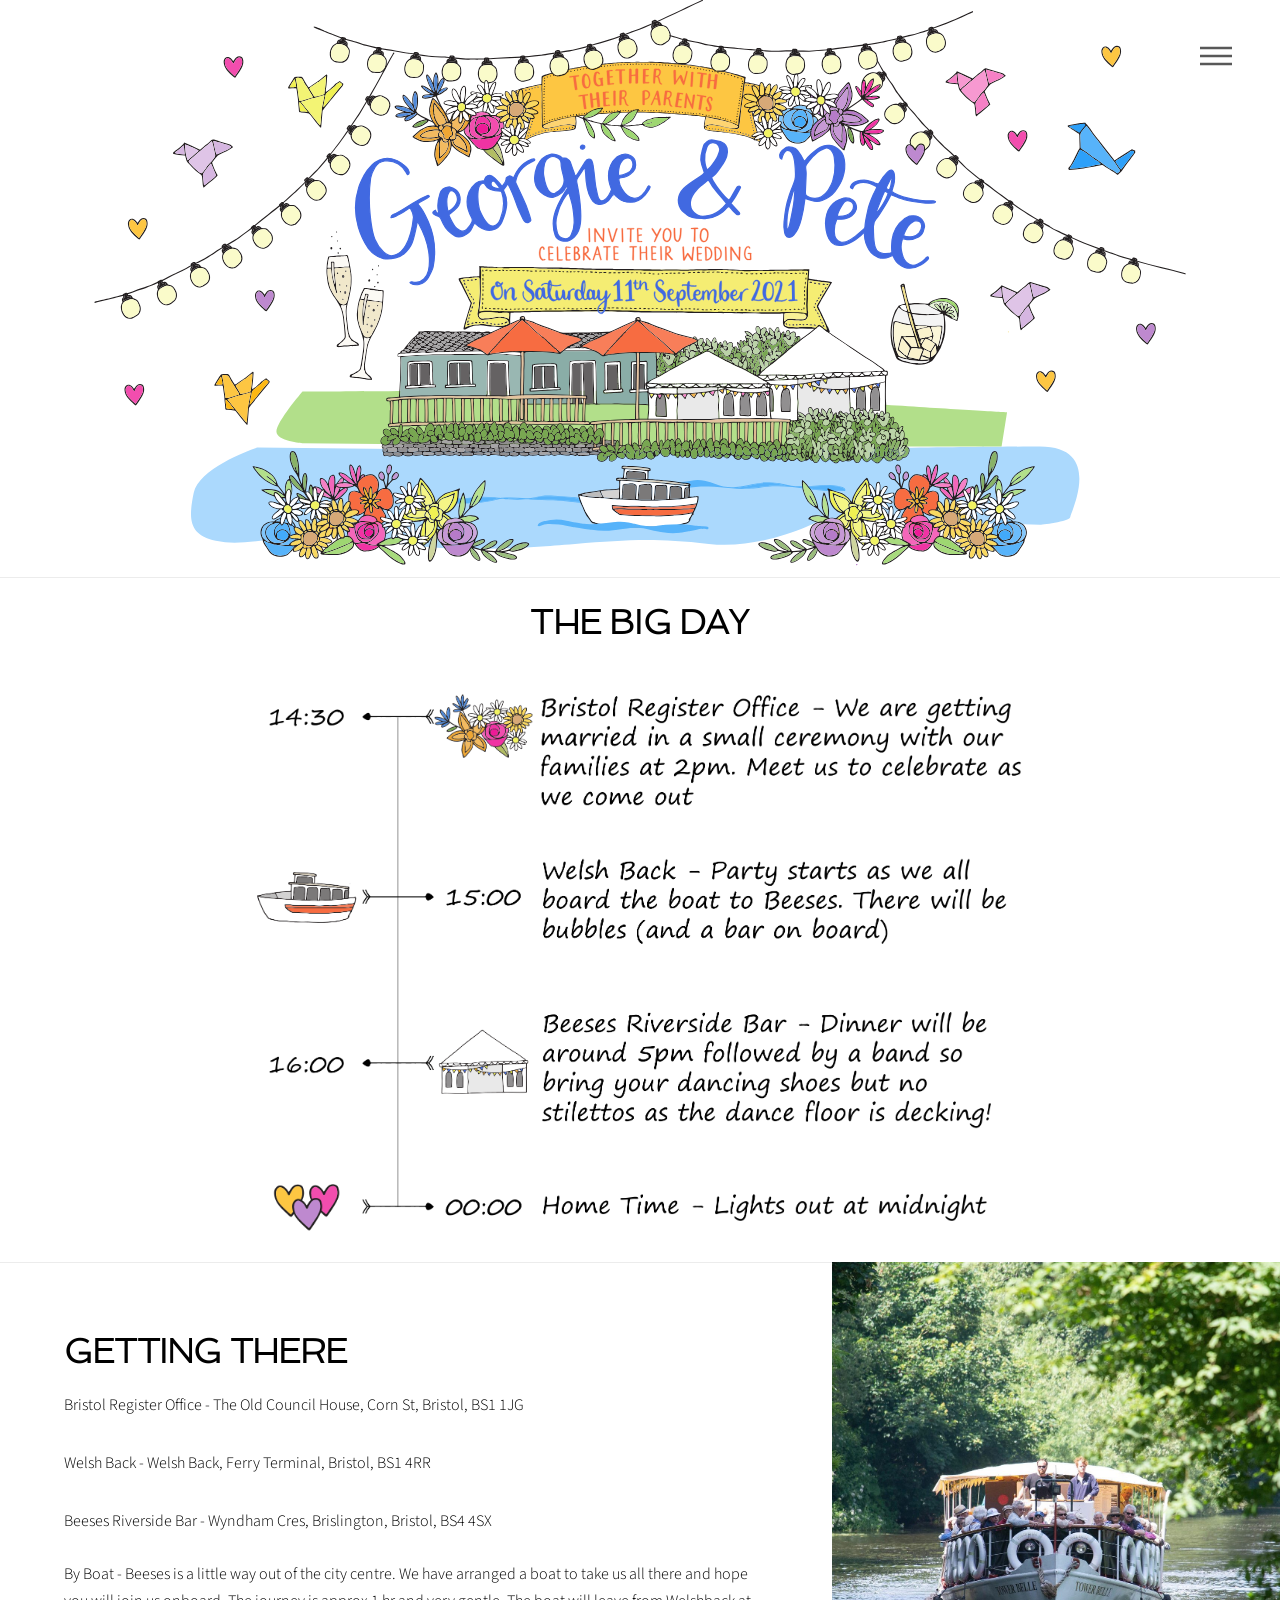
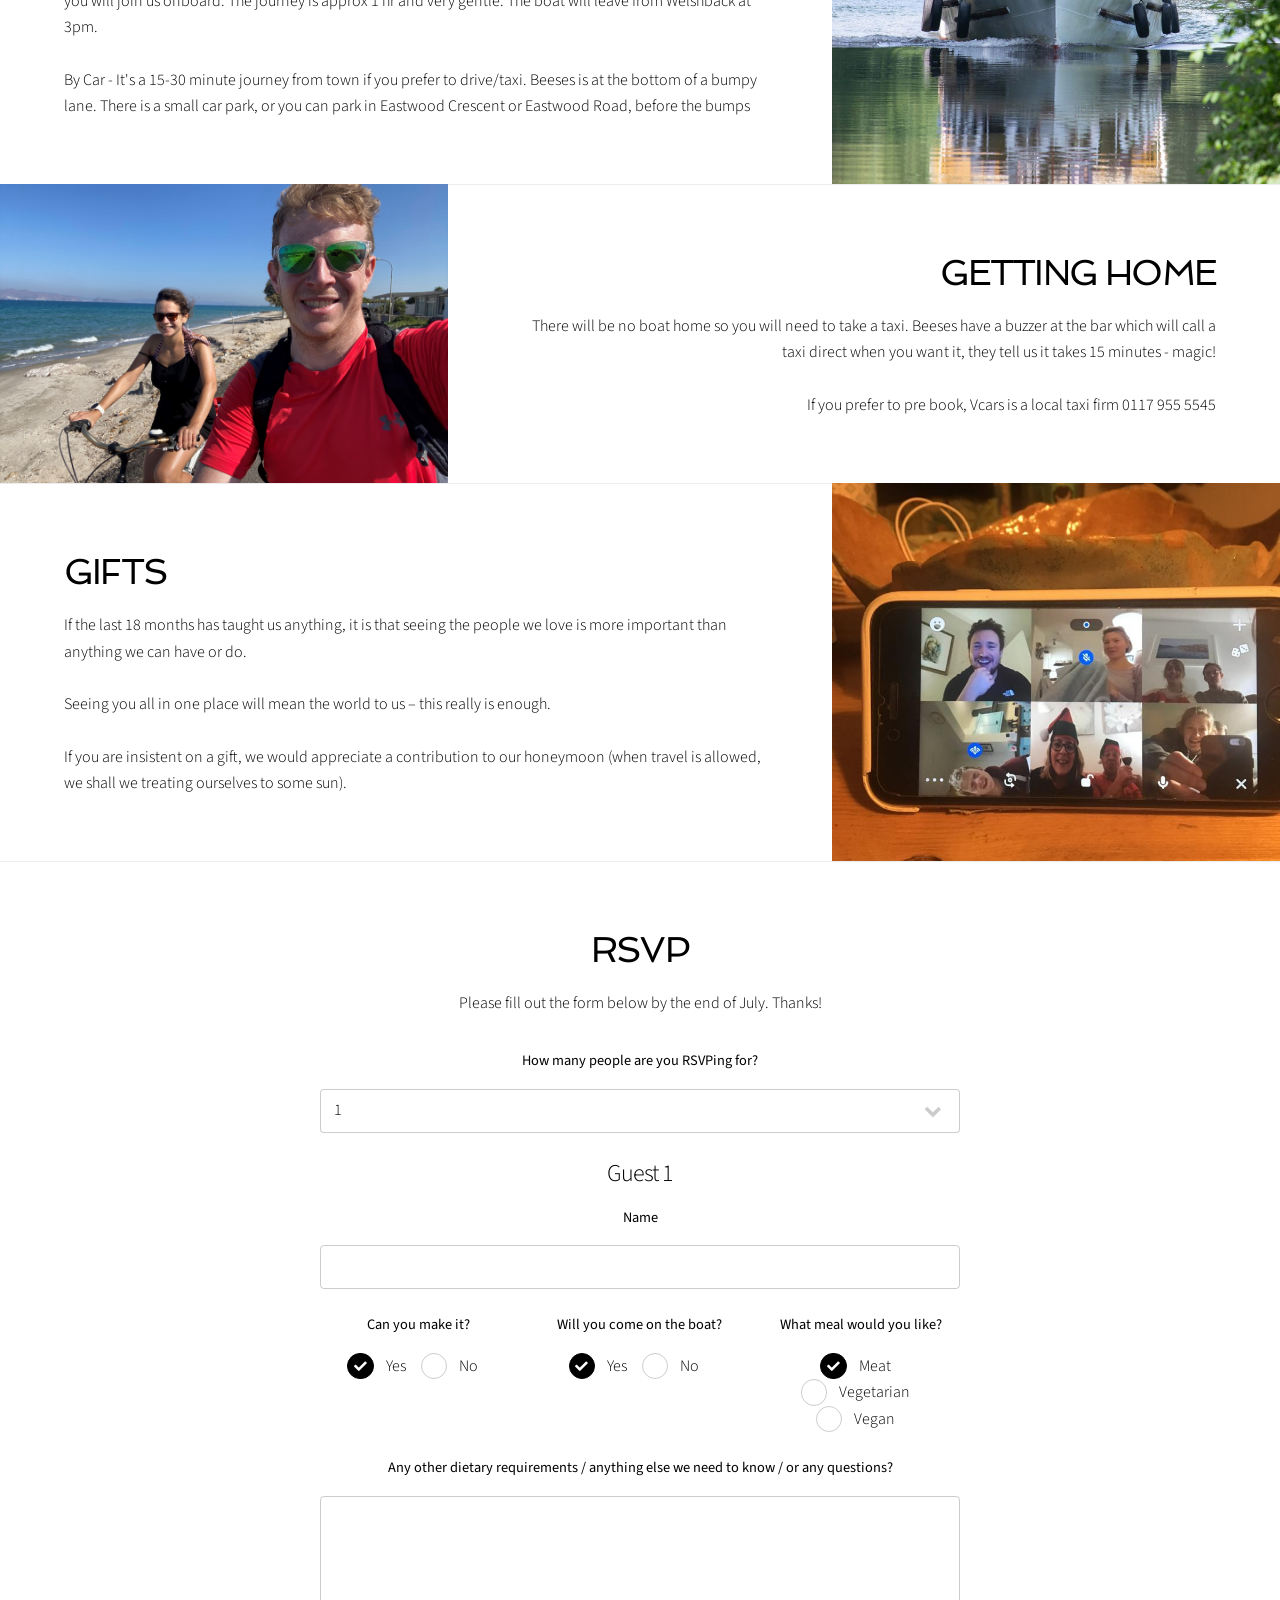
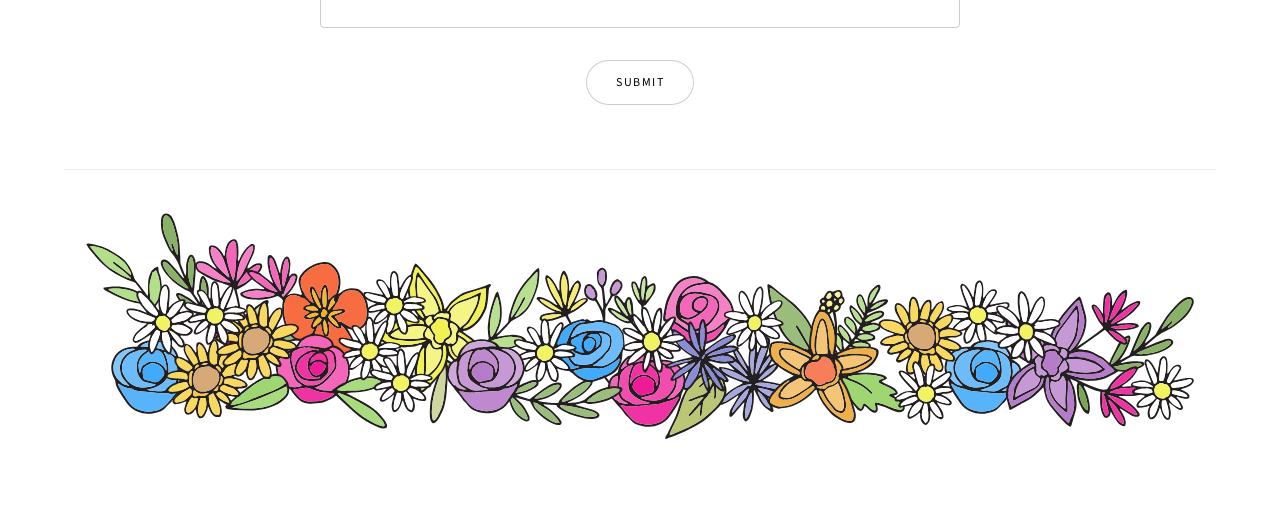
==== home.html @ 16cf05be "updated gift photo" ====
<!DOCTYPE HTML>
<html>
	<head>
		<title>G & P Wedding</title>
		<meta charset="utf-8" />
		<meta name="viewport" content="width=device-width, initial-scale=1, user-scalable=no" />
		<link rel="stylesheet" href="assets/css/main.css" />
		<script>
			function updateForm() {
				var newForm = document.getElementById("formHeader").innerHTML;
				var formFooter = document.getElementById("formFooter").innerHTML;
				var formGuest = document.getElementById("formGuest").innerHTML;
				var guestNumber = document.getElementById("numberOfGuests").value;
				for (var i=0; i<guestNumber; i++) {
					newForm += formGuest.replaceAll("-1",`-${i+1}`).replace("Guest 1",`Guest ${i+1}`)
				}
				document.getElementById("rsvpForm").innerHTML = newForm + formFooter;
				document.getElementById("numberOfGuests").value = guestNumber;
			}
			function rsvpChange(buttonClicked) {
				var guest = buttonClicked.id.split("-")[1]
				var rsvp = buttonClicked.id.split("-")[2] 
				if (rsvp == "no") {
					document.getElementById(`boat-${guest}-na`).checked = true;
					document.getElementById(`boat-${guest}`).style.display = "none";
					document.getElementById(`meal-${guest}-na`).checked = true;
					document.getElementById(`meal-${guest}`).style.display = "none";
					document.getElementById(`rsvp-${guest}`).className = "field";
				} else {
					document.getElementById(`boat-${guest}-yes`).checked = true;
					document.getElementById(`boat-${guest}`).style.display = "block";
					document.getElementById(`meal-${guest}-meat`).checked = true;
					document.getElementById(`meal-${guest}`).style.display = "block";
					document.getElementById(`rsvp-${guest}`).className = "field third";
				}
			}
		</script>
		<noscript><link rel="stylesheet" href="assets/css/noscript.css" /></noscript>
	</head>
	<body class="is-preload">

		<!-- Wrapper -->
			<div id="wrapper" class="divided all-content">
				<!-- Header -->
				<header id="header">
					
					<div class="inner">

						<!-- Nav -->
							<nav>
								<ul>
									<li><a href="#menu">Menu</a></li>
								</ul>
							</nav>

					</div>
				</header>

				<!-- Menu -->
				<nav id="menu">
					<ul>
						<li><a href="#">Home</a></li>
						<li><a href="#schedule">Schedule</a></li>
						<li><a href="#getting-there">Getting There</a></li>
						<li><a href="#getting-home">Getting Home</a></li>
						<li><a href="#gifts">Gifts</a></li>
						<li><a href="#rsvp">RSVP</a></li>
					</ul>
				</nav>

				<!-- Home-->
					<!-- <img src="images/home_v2.svg" style="display: block; margin-left: auto; margin-right: auto; height: 100%;"/> -->
					<section class="banner style5 orient-right content-align-centre image-position-centre onload-image-fade-in onload-content-fade-right">
						<div class="content" >
							<br><br><br><br><br><br><br><br><br><br><br><br><br><br><br><br><br>
							<!-- <h1 class="title">GEORGIE<br>& PETE<br>ARE<br>GETTING<br>MARRIED!</h1> -->
						</div>
						<!-- <div class="image" style="background-color: white;"> -->
							<!-- <img class = "main-image" src="images/home_v2.svg" alt="" style="background-color: white;"/> -->
						
							<picture>
								<source media="(max-width: 560px)" srcset="images/home.svg">
								<source media="(min-width: 800px)" srcset="images/home_v2.svg">
								<img class = "image main-image" src="images/home_v2.svg" alt="Beeses" style="background-color: white;" />
							  </picture>
						<!-- </div> -->
					</section>


					<!-- <section class="wrapper style1 align-center">
						<div class="inner">
						</div>
					</section> -->

				<!-- Details -->
					<section id="schedule" class="banner content-align-centre image-position-centre onload-image-fade-in onload-content-fade-right">
						<div class="content">
							<h2 class="title" style="text-align: center; padding-top: 20px;">The Big Day</h2>
							<img src="images/timeline2.png" alt="" class="timeline" />
						</div>
						<!-- <div class="image onscroll-image-fade-in" style="background-color: white;">
							<img src="images/timeline.svg" alt="" />
						</div> -->
						<!-- <img src="images/timeline.svg" alt="" style="height: 500px;"/> -->
					</section>

				<!-- Locations -->
					<section id="getting-there" class="spotlight style1 orient-left content-align-left image-position-center onscroll-image-fade-in">
						<div class="content">
							<h2 class="title">Getting There</h2>
							<p>Bristol Register Office - <a href="https://www.google.com/maps/place/Bristol+Register+Office/@51.4556127,-2.5977315,15z/data=!4m5!3m4!1s0x0:0xab5a51b94e351ad2!8m2!3d51.4549709!4d-2.5932683">The Old Council House, Corn St, Bristol, BS1 1JG</a><br>
							<p>Welsh Back - <a href="https://www.google.com/maps/place/Welsh+Back/@51.452674,-2.5929739,18z/data=!4m5!3m4!1s0x48718e79adabbf69:0xccf965d6112f51b2!8m2!3d51.4524672!4d-2.5924136">Welsh Back, Ferry Terminal, Bristol, BS1 4RR</a><br>
							<p>Beeses Riverside Bar - <a href="https://www.google.com/maps/place/Beese's+Riverside+Bar/@51.4435188,-2.5365997,16z/data=!4m5!3m4!1s0x48718f063e6c6f4d:0x18ac66c5a0b9f8f1!8m2!3d51.444178!4d-2.535438">Wyndham Cres, Brislington, Bristol, BS4 4SX</a><br><br>
							By Boat - Beeses is a little way out of the city centre. We have arranged a boat to take us all there and hope you will join us onboard. The journey is approx 1 hr and very gentle. The boat will leave from Welshback at 3pm. <br>
							<br>By Car - It's a 15-30 minute journey from town if you prefer to drive/taxi. Beeses is at the bottom of a bumpy lane. There is a small car park, or you can park in Eastwood Crescent or Eastwood Road, before the bumps</p>
						</div>
						<div class="image" style="background-color: white;">
							<img src="images/TB.jpg" alt="" />
						</div>
					</section>

				<!-- Getting Home -->
					<section id="getting-home" class="spotlight style1 orient-right content-align-right image-position-center onscroll-image-fade-in">
						<div class="content">
							<h2 class="title">Getting Home</h2>
							<p>There will be no boat home so you will need to take a taxi. 
							   Beeses have a buzzer at the bar which will call a taxi direct when you want it, they tell us it takes 15 minutes - magic!<br><br>If you prefer to pre book, Vcars is a local taxi firm <a href="tel:0117 955 5545"">0117 955 5545</a></p>
						</div>
						<div class="image" style="background-color: white;">
							<img src="images/Bike.jpg" alt="" />
						</div>
					</section>

				<!-- Gifts -->
				<section id="gifts" class="spotlight style1 orient-left content-align-left image-position-center onscroll-image-fade-in">
					<div class="content">
						<h2 class="title">Gifts</h2>
						<p>If the last 18 months has taught us anything, it is that seeing the people we love is more important than anything we can have or do.
							<br><br>Seeing you all in one place will mean the world to us – this really is enough.
							<br><br>If you are insistent on a gift, we would appreciate a contribution to our honeymoon (when travel is allowed, we shall we treating ourselves to some sun).
							<p>
					</div>
					<div class="image" style="background-color: white;">
						<img src="images/Gifts.jpg" alt="" />
					</div>
				</section>

				<!-- RSVP -->
					<section id="rsvp" class="wrapper style1 align-center">
						<div class="inner medium">
							<h2 class="title">RSVP</h2>
							<p>Please fill out the form below by the end of July. Thanks!</p>
							<form method="post" action="#" id="submitRSVP">
								<div class="fields" id="rsvpForm">
							
									<div class="field">
										<label for="numberOfGuests">How many people are you RSVPing for?</label>
										<select name="numberOfGuests" id="numberOfGuests" onchange=updateForm()>
											<option value=1>1</option>
											<option value=2>2</option>
											<option value=3>3</option>
											<option value=4>4</option>
											<option value=5>5</option>
											<option value=6>6</option>
										</select>
									</div>
									
									<div class="field">
										<h3 id="nameHeader-1">Guest 1</h3>
										<label for="name-1">Name</label>
										<input type="text" name="name-1" id="name-1" />
									</div>
									
									<div class="field third" id="rsvp-1">
										<label for="rsvp-1">Can you make it?</label>
										<input type="radio" id="rsvp-1-yes" name="rsvp-1" value="yes" checked="true" onclick=rsvpChange(this)>
										<label for="rsvp-1-yes">Yes</label>
										<input type="radio" id="rsvp-1-no" name="rsvp-1" value="no" onclick=rsvpChange(this)>
										<label for="rsvp-1-no">No</label>
									</div>
									
									<div class="field third" id="boat-1">
										<label for="boat-1">Will you come on the boat?</label>
										<input type="radio" id="boat-1-yes" name="boat-1" value="yes" checked="true">
										<label for="boat-1-yes">Yes</label>
										<input type="radio" id="boat-1-no" name="boat-1" value="no">
										<label for="boat-1-no">No</label>
										<input type="radio" id="boat-1-na" name="boat-1" value="N/A" style="display: none;">
										<label for="boat-1-na" style="display: none;">N/A</label>
									</div>
									
									<div class="field third" id="meal-1">
										<label for="meal-1">What meal would you like?</label>
										<input type="radio" id="meal-1-meat" name="meal-1" value="meat" checked="true">
										<label for="meal-1-meat">Meat</label>
										<input type="radio" id="meal-1-veg" name="meal-1" value="veg">
										<label for="meal-1-veg">Vegetarian</label>
										<input type="radio" id="meal-1-vegan" name="meal-1" value="vegan">
										<label for="meal-1-vegan">Vegan</label>
										<input type="radio" id="meal-1-na" name="meal-1" value="N/A" style="display: none;">
										<label for="meal-1-na" style="display: none;">N/A</label>
									</div>

									<div class="field">
										<label for="message"> Any other dietary requirements / anything else we need to know / or any questions?</label>
										<textarea name="message" id="message" rows="4" style="resize: none;"></textarea>
									</div>
	
								</div>
								
							<ul class="actions special">
									<li><input type="submit" name="submit" id="submit" value="Submit" /></li>
								</ul>
							
							</form>
							
						</div>
					</section>

				<!-- End-->
				<!-- <section class="banner style5 orient-right content-align-left image-position-right onload-image-fade-in onload-content-fade-right"> -->
					<!-- <div class="content">
						<br><br><br><br><br>
					</div> -->
					<div class="flowers">
						<img src="images/footer.svg" style="width: 100%;" alt="" />
					</div>
				<!-- </section> -->


			</div>

			<div id="formHeader" style="display: none;">
				<div class="field">
					<label for="numberOfGuests">How many people are you RSVPing for?</label>
					<select name="numberOfGuests" id="numberOfGuests" onchange=updateForm()>
						<option value=1>1</option>
						<option value=2>2</option>
						<option value=3>3</option>
						<option value=4>4</option>
						<option value=5>5</option>
						<option value=6>6</option>
					</select>
				</div>
			</div>

			<div id="formGuest" style="display: none;">
				<div class="field">
					<h3 id="nameHeader-1">Guest 1</h3>
					<label for="name-1">Name</label>
					<input type="text" name="name-1" id="name-1" />
				</div>
				
				<div class="field third" id="rsvp-1">
					<label for="rsvp-1">Can you make it?</label>
					<input type="radio" id="rsvp-1-yes" name="rsvp-1" value="yes" checked="true"  onclick=rsvpChange(this)>
					<label for="rsvp-1-yes">Yes</label>
					<input type="radio" id="rsvp-1-no" name="rsvp-1" value="no"  onclick=rsvpChange(this)>
					<label for="rsvp-1-no">No</label>
				</div>
				
				<div class="field third" id="boat-1">
					<label for="boat-1">Will you come on the boat?</label>
					<input type="radio" id="boat-1-yes" name="boat-1" value="yes" checked="true">
					<label for="boat-1-yes">Yes</label>
					<input type="radio" id="boat-1-no" name="boat-1" value="no">
					<label for="boat-1-no">No</label>
					<input type="radio" id="boat-1-na" name="boat-1" value="N/A" style="display: none;">
					<label for="boat-1-na" style="display: none;">N/A</label>
				</div>
				
				<div class="field third" id="meal-1">
					<label for="meal-1">What meal would you like?</label>
					<input type="radio" id="meal-1-meat" name="meal-1" value="meat" checked="true">
					<label for="meal-1-meat">Meat</label>
					<input type="radio" id="meal-1-veg" name="meal-1" value="veg">
					<label for="meal-1-veg">Vegetarian</label>
					<input type="radio" id="meal-1-vegan" name="meal-1" value="vegan">
					<label for="meal-1-vegan">Vegan</label>
					<input type="radio" id="meal-1-na" name="meal-1" value="N/A" style="display: none;">
					<label for="meal-1-na" style="display: none;">N/A</label>
				</div>
			</div>

			<div id="formFooter" style="display: none;">
				<div class="field">
					<label for="message"> Any other dietary requirements or anything else we need to know?</label>
					<textarea name="message" id="message" rows="4" style="resize: none;"></textarea>
				</div>
			</div>

			<!-- Footer -->
			<!-- <footer class="wrapper style1 align-center">
				<p>Save the Date - 11th September 2021</p>
			</footer> -->

		<!-- Scripts -->
			<script src="assets/js/jquery.min.js"></script>
			<script src="assets/js/jquery.scrollex.min.js"></script>
			<script src="assets/js/jquery.scrolly.min.js"></script>
			<script src="assets/js/browser.min.js"></script>
			<script src="assets/js/breakpoints.min.js"></script>
			<script src="assets/js/util.js"></script>
			<script src="assets/js/main.js"></script>
			<script src="assets/js/form.js"></script>

	</body>
</html>
---- assets/css/main.css ----
@import url(fontawesome-all.min.css);
@import url("https://fonts.googleapis.com/css?family=Source+Sans+Pro:300,300i,400,400i");
@import url("https://fonts.googleapis.com/css2?family=Spinnaker&display=swap");
@import url("https://fonts.googleapis.com/css?family=Lobster");


html, body, div, span, applet, object,
iframe, h1, h2, h3, h4, h5, h6, p, blockquote,
pre, a, abbr, acronym, address, big, cite,
code, del, dfn, em, img, ins, kbd, q, s, samp,
small, strike, strong, sub, sup, tt, var, b,
u, i, center, dl, dt, dd, ol, ul, li, fieldset,
form, label, legend, table, caption, tbody,
tfoot, thead, tr, th, td, article, aside,
canvas, details, embed, figure, figcaption,
footer, header, hgroup, menu, nav, output, ruby,
section, summary, time, mark, audio, video {
	margin: 0;
	padding: 0;
	border: 0;
	font-size: 100%;
	font: inherit;
	vertical-align: baseline;
	scroll-behavior: smooth;}

article, aside, details, figcaption, figure,
footer, header, hgroup, menu, nav, section {
	display: block;}

body {
	line-height: 1;
}

ol, ul {
	list-style: none;
}

blockquote, q {
	quotes: none;
}

	blockquote:before, blockquote:after, q:before, q:after {
		content: '';
		content: none;
	}

table {
	border-collapse: collapse;
	border-spacing: 0;
}

body {
	-webkit-text-size-adjust: none;
}

mark {
	background-color: transparent;
	color: inherit;
}

input::-moz-focus-inner {
	border: 0;
	padding: 0;
}

input, select, textarea {
	-moz-appearance: none;
	-webkit-appearance: none;
	-ms-appearance: none;
	appearance: none;
}

/* Basic */

	@-ms-viewport {
		width: device-width;
	}

	body {
		-ms-overflow-style: scrollbar;
	}

	@media screen and (max-width: 480px) {

		html, body {
			min-width: 320px;
		}

	}

	html {
		box-sizing: border-box;
	}

	*, *:before, *:after {
		box-sizing: inherit;
	}

	body {
		background: #ffffff;
	}

		body.is-preload *, body.is-preload *:before, body.is-preload *:after {
			-moz-animation: none !important;
			-webkit-animation: none !important;
			-ms-animation: none !important;
			animation: none !important;
			-moz-transition: none !important;
			-webkit-transition: none !important;
			-ms-transition: none !important;
			transition: none !important;
		}

/* Type */

	html {
		font-size: 18pt;
	}

		@media screen and (max-width: 1680px) {

			html {
				font-size: 14pt;
			}

		}

		@media screen and (max-width: 1280px) {

			html {
				font-size: 12pt;
			}

		}

		@media screen and (max-width: 736px) {

			html {
				font-size: 11pt;
			}

		}

		@media screen and (max-width: 360px) {

			html {
				font-size: 10pt;
			}

		}

	body {
		background-color: #ffffff;
		color: #000000;
	}

	body, input, select, textarea {
		font-family: "Source Sans Pro", Helvetica, sans-serif;
		font-size: 1rem;
		font-weight: 300;
		line-height: 1.65;
	}

	a {
		-moz-transition: color 0.2s ease-in-out;
		-webkit-transition: color 0.2s ease-in-out;
		-ms-transition: color 0.2s ease-in-out;
		transition: color 0.2s ease-in-out;
		text-decoration: none;
	}

		a:hover {
			text-decoration: none;
		}

	strong, b {
		font-weight: 400;
	}

	em, i {
		font-style: italic;
	}

	p {
		margin: 0 0 2rem 0;
	}

		p.major {
			font-size: 1.25rem;
		}

	h1, h2, h3, h4, h5, h6 {
		font-weight: 300;
		line-height: 1.375;
		letter-spacing: -0.05em;
		margin: 0 0 1rem 0;
	}

		h1 a, h2 a, h3 a, h4 a, h5 a, h6 a {
			color: inherit;
			text-decoration: none;
		}

	h1 {
		font-size: 3.5rem;
		line-height: 1.2;
	}

	h2 {
		font-size: 2.25rem;
	}

	h3 {
		font-size: 1.5rem;
	}

	h4 {
		font-size: 1.1rem;
	}

	h5 {
		font-size: 0.9rem;
	}

	h6 {
		font-size: 0.7rem;
	}

	sub {
		font-size: 0.8rem;
		position: relative;
		top: 0.5rem;
	}

	sup {
		font-size: 0.8rem;
		position: relative;
		top: -0.5rem;
	}

	blockquote {
		border-left: solid 4px;
		font-style: italic;
		margin: 0 0 2rem 0;
		padding: 0.5rem 0 0.5rem 2rem;
	}

	code {
		border-radius: 4px;
		font-family: "Courier New", monospace;
		font-size: 0.9em;
		margin: 0 0.25rem;
		padding: 0.25rem 0.325rem;
	}

	pre {
		-webkit-overflow-scrolling: touch;
		font-family: "Courier New", monospace;
		font-size: 0.9em;
		margin: 0 0 2rem 0;
	}

		pre code {
			display: block;
			line-height: 1.5;
			padding: 0.75rem 1rem;
			overflow-x: auto;
		}

	hr {
		border: 0;
		border-bottom: solid 1px;
		margin: 2.5rem 0;
	}

		hr.major {
			margin: 3.5rem 0;
		}

	.align-left {
		text-align: left;
	}

	.align-center {
		text-align: center;
	}

	.align-right {
		text-align: right;
	}

	@media screen and (max-width: 736px) {

		p.major {
			font-size: 1.1rem;
		}

		h1 {
			font-size: 2.5rem;
		}

		h2 {
			font-size: 2rem;
		}

		h3 {
			font-size: 1.25rem;
		}

		h4 {
			font-size: 1rem;
		}

	}

	input, select, textarea {
		color: #000000;
	}

	a {
		color: #000000;
	}

		a:hover {
			color: #47D3E5;
		}

	strong, b {
		color: #000000;
	}

	h1, h2, h3, h4, h5, h6 {
		color: #000000;
	}

	blockquote {
		border-left-color: rgba(0, 0, 0, 0.2);
	}

	code {
		background: rgba(0, 0, 0, 0.05);
		border-color: rgba(0, 0, 0, 0.2);
	}

	hr {
		border-bottom-color: rgba(0, 0, 0, 0.2);
	}

/* Row */

	.row {
		display: flex;
		flex-wrap: wrap;
		box-sizing: border-box;
		align-items: stretch;
	}

		.row > * {
			box-sizing: border-box;
		}

		.row.gtr-uniform > * > :last-child {
			margin-bottom: 0;
		}

		.row.aln-left {
			justify-content: flex-start;
		}

		.row.aln-center {
			justify-content: center;
		}

		.row.aln-right {
			justify-content: flex-end;
		}

		.row.aln-top {
			align-items: flex-start;
		}

		.row.aln-middle {
			align-items: center;
		}

		.row.aln-bottom {
			align-items: flex-end;
		}

		.row > .imp {
			order: -1;
		}

		.row > .col-1 {
			width: 8.33333%;
		}

		.row > .off-1 {
			margin-left: 8.33333%;
		}

		.row > .col-2 {
			width: 16.66667%;
		}

		.row > .off-2 {
			margin-left: 16.66667%;
		}

		.row > .col-3 {
			width: 25%;
		}

		.row > .off-3 {
			margin-left: 25%;
		}

		.row > .col-4 {
			width: 33.33333%;
		}

		.row > .off-4 {
			margin-left: 33.33333%;
		}

		.row > .col-5 {
			width: 41.66667%;
		}

		.row > .off-5 {
			margin-left: 41.66667%;
		}

		.row > .col-6 {
			width: 50%;
		}

		.row > .off-6 {
			margin-left: 50%;
		}

		.row > .col-7 {
			width: 58.33333%;
		}

		.row > .off-7 {
			margin-left: 58.33333%;
		}

		.row > .col-8 {
			width: 66.66667%;
		}

		.row > .off-8 {
			margin-left: 66.66667%;
		}

		.row > .col-9 {
			width: 75%;
		}

		.row > .off-9 {
			margin-left: 75%;
		}

		.row > .col-10 {
			width: 83.33333%;
		}

		.row > .off-10 {
			margin-left: 83.33333%;
		}

		.row > .col-11 {
			width: 91.66667%;
		}

		.row > .off-11 {
			margin-left: 91.66667%;
		}

		.row > .col-12 {
			width: 100%;
		}

		.row > .off-12 {
			margin-left: 100%;
		}

		.row.gtr-0 {
			margin-top: 0;
			margin-left: 0rem;
		}

			.row.gtr-0 > * {
				padding: 0 0 0 0rem;
			}

			.row.gtr-0.gtr-uniform {
				margin-top: 0rem;
			}

				.row.gtr-0.gtr-uniform > * {
					padding-top: 0rem;
				}

		.row.gtr-25 {
			margin-top: 0;
			margin-left: -0.5rem;
		}

			.row.gtr-25 > * {
				padding: 0 0 0 0.5rem;
			}

			.row.gtr-25.gtr-uniform {
				margin-top: -0.5rem;
			}

				.row.gtr-25.gtr-uniform > * {
					padding-top: 0.5rem;
				}

		.row.gtr-50 {
			margin-top: 0;
			margin-left: -1rem;
		}

			.row.gtr-50 > * {
				padding: 0 0 0 1rem;
			}

			.row.gtr-50.gtr-uniform {
				margin-top: -1rem;
			}

				.row.gtr-50.gtr-uniform > * {
					padding-top: 1rem;
				}

		.row {
			margin-top: 0;
			margin-left: -2rem;
		}

			.row > * {
				padding: 0 0 0 2rem;
			}

			.row.gtr-uniform {
				margin-top: -2rem;
			}

				.row.gtr-uniform > * {
					padding-top: 2rem;
				}

		.row.gtr-150 {
			margin-top: 0;
			margin-left: -3rem;
		}

			.row.gtr-150 > * {
				padding: 0 0 0 3rem;
			}

			.row.gtr-150.gtr-uniform {
				margin-top: -3rem;
			}

				.row.gtr-150.gtr-uniform > * {
					padding-top: 3rem;
				}

		.row.gtr-200 {
			margin-top: 0;
			margin-left: -4rem;
		}

			.row.gtr-200 > * {
				padding: 0 0 0 4rem;
			}

			.row.gtr-200.gtr-uniform {
				margin-top: -4rem;
			}

				.row.gtr-200.gtr-uniform > * {
					padding-top: 4rem;
				}

		@media screen and (max-width: 1680px) {

			.row {
				display: flex;
				flex-wrap: wrap;
				box-sizing: border-box;
				align-items: stretch;
			}

				.row > * {
					box-sizing: border-box;
				}

				.row.gtr-uniform > * > :last-child {
					margin-bottom: 0;
				}

				.row.aln-left {
					justify-content: flex-start;
				}

				.row.aln-center {
					justify-content: center;
				}

				.row.aln-right {
					justify-content: flex-end;
				}

				.row.aln-top {
					align-items: flex-start;
				}

				.row.aln-middle {
					align-items: center;
				}

				.row.aln-bottom {
					align-items: flex-end;
				}

				.row > .imp-xlarge {
					order: -1;
				}

				.row > .col-1-xlarge {
					width: 8.33333%;
				}

				.row > .off-1-xlarge {
					margin-left: 8.33333%;
				}

				.row > .col-2-xlarge {
					width: 16.66667%;
				}

				.row > .off-2-xlarge {
					margin-left: 16.66667%;
				}

				.row > .col-3-xlarge {
					width: 25%;
				}

				.row > .off-3-xlarge {
					margin-left: 25%;
				}

				.row > .col-4-xlarge {
					width: 33.33333%;
				}

				.row > .off-4-xlarge {
					margin-left: 33.33333%;
				}

				.row > .col-5-xlarge {
					width: 41.66667%;
				}

				.row > .off-5-xlarge {
					margin-left: 41.66667%;
				}

				.row > .col-6-xlarge {
					width: 50%;
				}

				.row > .off-6-xlarge {
					margin-left: 50%;
				}

				.row > .col-7-xlarge {
					width: 58.33333%;
				}

				.row > .off-7-xlarge {
					margin-left: 58.33333%;
				}

				.row > .col-8-xlarge {
					width: 66.66667%;
				}

				.row > .off-8-xlarge {
					margin-left: 66.66667%;
				}

				.row > .col-9-xlarge {
					width: 75%;
				}

				.row > .off-9-xlarge {
					margin-left: 75%;
				}

				.row > .col-10-xlarge {
					width: 83.33333%;
				}

				.row > .off-10-xlarge {
					margin-left: 83.33333%;
				}

				.row > .col-11-xlarge {
					width: 91.66667%;
				}

				.row > .off-11-xlarge {
					margin-left: 91.66667%;
				}

				.row > .col-12-xlarge {
					width: 100%;
				}

				.row > .off-12-xlarge {
					margin-left: 100%;
				}

				.row.gtr-0 {
					margin-top: 0;
					margin-left: 0rem;
				}

					.row.gtr-0 > * {
						padding: 0 0 0 0rem;
					}

					.row.gtr-0.gtr-uniform {
						margin-top: 0rem;
					}

						.row.gtr-0.gtr-uniform > * {
							padding-top: 0rem;
						}

				.row.gtr-25 {
					margin-top: 0;
					margin-left: -0.5rem;
				}

					.row.gtr-25 > * {
						padding: 0 0 0 0.5rem;
					}

					.row.gtr-25.gtr-uniform {
						margin-top: -0.5rem;
					}

						.row.gtr-25.gtr-uniform > * {
							padding-top: 0.5rem;
						}

				.row.gtr-50 {
					margin-top: 0;
					margin-left: -1rem;
				}

					.row.gtr-50 > * {
						padding: 0 0 0 1rem;
					}

					.row.gtr-50.gtr-uniform {
						margin-top: -1rem;
					}

						.row.gtr-50.gtr-uniform > * {
							padding-top: 1rem;
						}

				.row {
					margin-top: 0;
					margin-left: -2rem;
				}

					.row > * {
						padding: 0 0 0 2rem;
					}

					.row.gtr-uniform {
						margin-top: -2rem;
					}

						.row.gtr-uniform > * {
							padding-top: 2rem;
						}

				.row.gtr-150 {
					margin-top: 0;
					margin-left: -3rem;
				}

					.row.gtr-150 > * {
						padding: 0 0 0 3rem;
					}

					.row.gtr-150.gtr-uniform {
						margin-top: -3rem;
					}

						.row.gtr-150.gtr-uniform > * {
							padding-top: 3rem;
						}

				.row.gtr-200 {
					margin-top: 0;
					margin-left: -4rem;
				}

					.row.gtr-200 > * {
						padding: 0 0 0 4rem;
					}

					.row.gtr-200.gtr-uniform {
						margin-top: -4rem;
					}

						.row.gtr-200.gtr-uniform > * {
							padding-top: 4rem;
						}

		}

		@media screen and (max-width: 1280px) {

			.row {
				display: flex;
				flex-wrap: wrap;
				box-sizing: border-box;
				align-items: stretch;
			}

				.row > * {
					box-sizing: border-box;
				}

				.row.gtr-uniform > * > :last-child {
					margin-bottom: 0;
				}

				.row.aln-left {
					justify-content: flex-start;
				}

				.row.aln-center {
					justify-content: center;
				}

				.row.aln-right {
					justify-content: flex-end;
				}

				.row.aln-top {
					align-items: flex-start;
				}

				.row.aln-middle {
					align-items: center;
				}

				.row.aln-bottom {
					align-items: flex-end;
				}

				.row > .imp-large {
					order: -1;
				}

				.row > .col-1-large {
					width: 8.33333%;
				}

				.row > .off-1-large {
					margin-left: 8.33333%;
				}

				.row > .col-2-large {
					width: 16.66667%;
				}

				.row > .off-2-large {
					margin-left: 16.66667%;
				}

				.row > .col-3-large {
					width: 25%;
				}

				.row > .off-3-large {
					margin-left: 25%;
				}

				.row > .col-4-large {
					width: 33.33333%;
				}

				.row > .off-4-large {
					margin-left: 33.33333%;
				}

				.row > .col-5-large {
					width: 41.66667%;
				}

				.row > .off-5-large {
					margin-left: 41.66667%;
				}

				.row > .col-6-large {
					width: 50%;
				}

				.row > .off-6-large {
					margin-left: 50%;
				}

				.row > .col-7-large {
					width: 58.33333%;
				}

				.row > .off-7-large {
					margin-left: 58.33333%;
				}

				.row > .col-8-large {
					width: 66.66667%;
				}

				.row > .off-8-large {
					margin-left: 66.66667%;
				}

				.row > .col-9-large {
					width: 75%;
				}

				.row > .off-9-large {
					margin-left: 75%;
				}

				.row > .col-10-large {
					width: 83.33333%;
				}

				.row > .off-10-large {
					margin-left: 83.33333%;
				}

				.row > .col-11-large {
					width: 91.66667%;
				}

				.row > .off-11-large {
					margin-left: 91.66667%;
				}

				.row > .col-12-large {
					width: 100%;
				}

				.row > .off-12-large {
					margin-left: 100%;
				}

				.row.gtr-0 {
					margin-top: 0;
					margin-left: 0rem;
				}

					.row.gtr-0 > * {
						padding: 0 0 0 0rem;
					}

					.row.gtr-0.gtr-uniform {
						margin-top: 0rem;
					}

						.row.gtr-0.gtr-uniform > * {
							padding-top: 0rem;
						}

				.row.gtr-25 {
					margin-top: 0;
					margin-left: -0.5rem;
				}

					.row.gtr-25 > * {
						padding: 0 0 0 0.5rem;
					}

					.row.gtr-25.gtr-uniform {
						margin-top: -0.5rem;
					}

						.row.gtr-25.gtr-uniform > * {
							padding-top: 0.5rem;
						}

				.row.gtr-50 {
					margin-top: 0;
					margin-left: -1rem;
				}

					.row.gtr-50 > * {
						padding: 0 0 0 1rem;
					}

					.row.gtr-50.gtr-uniform {
						margin-top: -1rem;
					}

						.row.gtr-50.gtr-uniform > * {
							padding-top: 1rem;
						}

				.row {
					margin-top: 0;
					margin-left: -2rem;
				}

					.row > * {
						padding: 0 0 0 2rem;
					}

					.row.gtr-uniform {
						margin-top: -2rem;
					}

						.row.gtr-uniform > * {
							padding-top: 2rem;
						}

				.row.gtr-150 {
					margin-top: 0;
					margin-left: -3rem;
				}

					.row.gtr-150 > * {
						padding: 0 0 0 3rem;
					}

					.row.gtr-150.gtr-uniform {
						margin-top: -3rem;
					}

						.row.gtr-150.gtr-uniform > * {
							padding-top: 3rem;
						}

				.row.gtr-200 {
					margin-top: 0;
					margin-left: -4rem;
				}

					.row.gtr-200 > * {
						padding: 0 0 0 4rem;
					}

					.row.gtr-200.gtr-uniform {
						margin-top: -4rem;
					}

						.row.gtr-200.gtr-uniform > * {
							padding-top: 4rem;
						}

		}

		@media screen and (max-width: 980px) {

			.row {
				display: flex;
				flex-wrap: wrap;
				box-sizing: border-box;
				align-items: stretch;
			}

				.row > * {
					box-sizing: border-box;
				}

				.row.gtr-uniform > * > :last-child {
					margin-bottom: 0;
				}

				.row.aln-left {
					justify-content: flex-start;
				}

				.row.aln-center {
					justify-content: center;
				}

				.row.aln-right {
					justify-content: flex-end;
				}

				.row.aln-top {
					align-items: flex-start;
				}

				.row.aln-middle {
					align-items: center;
				}

				.row.aln-bottom {
					align-items: flex-end;
				}

				.row > .imp-medium {
					order: -1;
				}

				.row > .col-1-medium {
					width: 8.33333%;
				}

				.row > .off-1-medium {
					margin-left: 8.33333%;
				}

				.row > .col-2-medium {
					width: 16.66667%;
				}

				.row > .off-2-medium {
					margin-left: 16.66667%;
				}

				.row > .col-3-medium {
					width: 25%;
				}

				.row > .off-3-medium {
					margin-left: 25%;
				}

				.row > .col-4-medium {
					width: 33.33333%;
				}

				.row > .off-4-medium {
					margin-left: 33.33333%;
				}

				.row > .col-5-medium {
					width: 41.66667%;
				}

				.row > .off-5-medium {
					margin-left: 41.66667%;
				}

				.row > .col-6-medium {
					width: 50%;
				}

				.row > .off-6-medium {
					margin-left: 50%;
				}

				.row > .col-7-medium {
					width: 58.33333%;
				}

				.row > .off-7-medium {
					margin-left: 58.33333%;
				}

				.row > .col-8-medium {
					width: 66.66667%;
				}

				.row > .off-8-medium {
					margin-left: 66.66667%;
				}

				.row > .col-9-medium {
					width: 75%;
				}

				.row > .off-9-medium {
					margin-left: 75%;
				}

				.row > .col-10-medium {
					width: 83.33333%;
				}

				.row > .off-10-medium {
					margin-left: 83.33333%;
				}

				.row > .col-11-medium {
					width: 91.66667%;
				}

				.row > .off-11-medium {
					margin-left: 91.66667%;
				}

				.row > .col-12-medium {
					width: 100%;
				}

				.row > .off-12-medium {
					margin-left: 100%;
				}

				.row.gtr-0 {
					margin-top: 0;
					margin-left: 0rem;
				}

					.row.gtr-0 > * {
						padding: 0 0 0 0rem;
					}

					.row.gtr-0.gtr-uniform {
						margin-top: 0rem;
					}

						.row.gtr-0.gtr-uniform > * {
							padding-top: 0rem;
						}

				.row.gtr-25 {
					margin-top: 0;
					margin-left: -0.5rem;
				}

					.row.gtr-25 > * {
						padding: 0 0 0 0.5rem;
					}

					.row.gtr-25.gtr-uniform {
						margin-top: -0.5rem;
					}

						.row.gtr-25.gtr-uniform > * {
							padding-top: 0.5rem;
						}

				.row.gtr-50 {
					margin-top: 0;
					margin-left: -1rem;
				}

					.row.gtr-50 > * {
						padding: 0 0 0 1rem;
					}

					.row.gtr-50.gtr-uniform {
						margin-top: -1rem;
					}

						.row.gtr-50.gtr-uniform > * {
							padding-top: 1rem;
						}

				.row {
					margin-top: 0;
					margin-left: -2rem;
				}

					.row > * {
						padding: 0 0 0 2rem;
					}

					.row.gtr-uniform {
						margin-top: -2rem;
					}

						.row.gtr-uniform > * {
							padding-top: 2rem;
						}

				.row.gtr-150 {
					margin-top: 0;
					margin-left: -3rem;
				}

					.row.gtr-150 > * {
						padding: 0 0 0 3rem;
					}

					.row.gtr-150.gtr-uniform {
						margin-top: -3rem;
					}

						.row.gtr-150.gtr-uniform > * {
							padding-top: 3rem;
						}

				.row.gtr-200 {
					margin-top: 0;
					margin-left: -4rem;
				}

					.row.gtr-200 > * {
						padding: 0 0 0 4rem;
					}

					.row.gtr-200.gtr-uniform {
						margin-top: -4rem;
					}

						.row.gtr-200.gtr-uniform > * {
							padding-top: 4rem;
						}

		}

		@media screen and (max-width: 736px) {

			.row {
				display: flex;
				flex-wrap: wrap;
				box-sizing: border-box;
				align-items: stretch;
			}

				.row > * {
					box-sizing: border-box;
				}

				.row.gtr-uniform > * > :last-child {
					margin-bottom: 0;
				}

				.row.aln-left {
					justify-content: flex-start;
				}

				.row.aln-center {
					justify-content: center;
				}

				.row.aln-right {
					justify-content: flex-end;
				}

				.row.aln-top {
					align-items: flex-start;
				}

				.row.aln-middle {
					align-items: center;
				}

				.row.aln-bottom {
					align-items: flex-end;
				}

				.row > .imp-small {
					order: -1;
				}

				.row > .col-1-small {
					width: 8.33333%;
				}

				.row > .off-1-small {
					margin-left: 8.33333%;
				}

				.row > .col-2-small {
					width: 16.66667%;
				}

				.row > .off-2-small {
					margin-left: 16.66667%;
				}

				.row > .col-3-small {
					width: 25%;
				}

				.row > .off-3-small {
					margin-left: 25%;
				}

				.row > .col-4-small {
					width: 33.33333%;
				}

				.row > .off-4-small {
					margin-left: 33.33333%;
				}

				.row > .col-5-small {
					width: 41.66667%;
				}

				.row > .off-5-small {
					margin-left: 41.66667%;
				}

				.row > .col-6-small {
					width: 50%;
				}

				.row > .off-6-small {
					margin-left: 50%;
				}

				.row > .col-7-small {
					width: 58.33333%;
				}

				.row > .off-7-small {
					margin-left: 58.33333%;
				}

				.row > .col-8-small {
					width: 66.66667%;
				}

				.row > .off-8-small {
					margin-left: 66.66667%;
				}

				.row > .col-9-small {
					width: 75%;
				}

				.row > .off-9-small {
					margin-left: 75%;
				}

				.row > .col-10-small {
					width: 83.33333%;
				}

				.row > .off-10-small {
					margin-left: 83.33333%;
				}

				.row > .col-11-small {
					width: 91.66667%;
				}

				.row > .off-11-small {
					margin-left: 91.66667%;
				}

				.row > .col-12-small {
					width: 100%;
				}

				.row > .off-12-small {
					margin-left: 100%;
				}

				.row.gtr-0 {
					margin-top: 0;
					margin-left: 0rem;
				}

					.row.gtr-0 > * {
						padding: 0 0 0 0rem;
					}

					.row.gtr-0.gtr-uniform {
						margin-top: 0rem;
					}

						.row.gtr-0.gtr-uniform > * {
							padding-top: 0rem;
						}

				.row.gtr-25 {
					margin-top: 0;
					margin-left: -0.5rem;
				}

					.row.gtr-25 > * {
						padding: 0 0 0 0.5rem;
					}

					.row.gtr-25.gtr-uniform {
						margin-top: -0.5rem;
					}

						.row.gtr-25.gtr-uniform > * {
							padding-top: 0.5rem;
						}

				.row.gtr-50 {
					margin-top: 0;
					margin-left: -1rem;
				}

					.row.gtr-50 > * {
						padding: 0 0 0 1rem;
					}

					.row.gtr-50.gtr-uniform {
						margin-top: -1rem;
					}

						.row.gtr-50.gtr-uniform > * {
							padding-top: 1rem;
						}

				.row {
					margin-top: 0;
					margin-left: -2rem;
				}

					.row > * {
						padding: 0 0 0 2rem;
					}

					.row.gtr-uniform {
						margin-top: -2rem;
					}

						.row.gtr-uniform > * {
							padding-top: 2rem;
						}

				.row.gtr-150 {
					margin-top: 0;
					margin-left: -3rem;
				}

					.row.gtr-150 > * {
						padding: 0 0 0 3rem;
					}

					.row.gtr-150.gtr-uniform {
						margin-top: -3rem;
					}

						.row.gtr-150.gtr-uniform > * {
							padding-top: 3rem;
						}

				.row.gtr-200 {
					margin-top: 0;
					margin-left: -4rem;
				}

					.row.gtr-200 > * {
						padding: 0 0 0 4rem;
					}

					.row.gtr-200.gtr-uniform {
						margin-top: -4rem;
					}

						.row.gtr-200.gtr-uniform > * {
							padding-top: 4rem;
						}

		}

		@media screen and (max-width: 480px) {

			.row {
				display: flex;
				flex-wrap: wrap;
				box-sizing: border-box;
				align-items: stretch;
			}

				.row > * {
					box-sizing: border-box;
				}

				.row.gtr-uniform > * > :last-child {
					margin-bottom: 0;
				}

				.row.aln-left {
					justify-content: flex-start;
				}

				.row.aln-center {
					justify-content: center;
				}

				.row.aln-right {
					justify-content: flex-end;
				}

				.row.aln-top {
					align-items: flex-start;
				}

				.row.aln-middle {
					align-items: center;
				}

				.row.aln-bottom {
					align-items: flex-end;
				}

				.row > .imp-xsmall {
					order: -1;
				}

				.row > .col-1-xsmall {
					width: 8.33333%;
				}

				.row > .off-1-xsmall {
					margin-left: 8.33333%;
				}

				.row > .col-2-xsmall {
					width: 16.66667%;
				}

				.row > .off-2-xsmall {
					margin-left: 16.66667%;
				}

				.row > .col-3-xsmall {
					width: 25%;
				}

				.row > .off-3-xsmall {
					margin-left: 25%;
				}

				.row > .col-4-xsmall {
					width: 33.33333%;
				}

				.row > .off-4-xsmall {
					margin-left: 33.33333%;
				}

				.row > .col-5-xsmall {
					width: 41.66667%;
				}

				.row > .off-5-xsmall {
					margin-left: 41.66667%;
				}

				.row > .col-6-xsmall {
					width: 50%;
				}

				.row > .off-6-xsmall {
					margin-left: 50%;
				}

				.row > .col-7-xsmall {
					width: 58.33333%;
				}

				.row > .off-7-xsmall {
					margin-left: 58.33333%;
				}

				.row > .col-8-xsmall {
					width: 66.66667%;
				}

				.row > .off-8-xsmall {
					margin-left: 66.66667%;
				}

				.row > .col-9-xsmall {
					width: 75%;
				}

				.row > .off-9-xsmall {
					margin-left: 75%;
				}

				.row > .col-10-xsmall {
					width: 83.33333%;
				}

				.row > .off-10-xsmall {
					margin-left: 83.33333%;
				}

				.row > .col-11-xsmall {
					width: 91.66667%;
				}

				.row > .off-11-xsmall {
					margin-left: 91.66667%;
				}

				.row > .col-12-xsmall {
					width: 100%;
				}

				.row > .off-12-xsmall {
					margin-left: 100%;
				}

				.row.gtr-0 {
					margin-top: 0;
					margin-left: 0rem;
				}

					.row.gtr-0 > * {
						padding: 0 0 0 0rem;
					}

					.row.gtr-0.gtr-uniform {
						margin-top: 0rem;
					}

						.row.gtr-0.gtr-uniform > * {
							padding-top: 0rem;
						}

				.row.gtr-25 {
					margin-top: 0;
					margin-left: -0.5rem;
				}

					.row.gtr-25 > * {
						padding: 0 0 0 0.5rem;
					}

					.row.gtr-25.gtr-uniform {
						margin-top: -0.5rem;
					}

						.row.gtr-25.gtr-uniform > * {
							padding-top: 0.5rem;
						}

				.row.gtr-50 {
					margin-top: 0;
					margin-left: -1rem;
				}

					.row.gtr-50 > * {
						padding: 0 0 0 1rem;
					}

					.row.gtr-50.gtr-uniform {
						margin-top: -1rem;
					}

						.row.gtr-50.gtr-uniform > * {
							padding-top: 1rem;
						}

				.row {
					margin-top: 0;
					margin-left: -2rem;
				}

					.row > * {
						padding: 0 0 0 2rem;
					}

					.row.gtr-uniform {
						margin-top: -2rem;
					}

						.row.gtr-uniform > * {
							padding-top: 2rem;
						}

				.row.gtr-150 {
					margin-top: 0;
					margin-left: -3rem;
				}

					.row.gtr-150 > * {
						padding: 0 0 0 3rem;
					}

					.row.gtr-150.gtr-uniform {
						margin-top: -3rem;
					}

						.row.gtr-150.gtr-uniform > * {
							padding-top: 3rem;
						}

				.row.gtr-200 {
					margin-top: 0;
					margin-left: -4rem;
				}

					.row.gtr-200 > * {
						padding: 0 0 0 4rem;
					}

					.row.gtr-200.gtr-uniform {
						margin-top: -4rem;
					}

						.row.gtr-200.gtr-uniform > * {
							padding-top: 4rem;
						}

		}

		@media screen and (max-width: 360px) {

			.row {
				display: flex;
				flex-wrap: wrap;
				box-sizing: border-box;
				align-items: stretch;
			}

				.row > * {
					box-sizing: border-box;
				}

				.row.gtr-uniform > * > :last-child {
					margin-bottom: 0;
				}

				.row.aln-left {
					justify-content: flex-start;
				}

				.row.aln-center {
					justify-content: center;
				}

				.row.aln-right {
					justify-content: flex-end;
				}

				.row.aln-top {
					align-items: flex-start;
				}

				.row.aln-middle {
					align-items: center;
				}

				.row.aln-bottom {
					align-items: flex-end;
				}

				.row > .imp-xxsmall {
					order: -1;
				}

				.row > .col-1-xxsmall {
					width: 8.33333%;
				}

				.row > .off-1-xxsmall {
					margin-left: 8.33333%;
				}

				.row > .col-2-xxsmall {
					width: 16.66667%;
				}

				.row > .off-2-xxsmall {
					margin-left: 16.66667%;
				}

				.row > .col-3-xxsmall {
					width: 25%;
				}

				.row > .off-3-xxsmall {
					margin-left: 25%;
				}

				.row > .col-4-xxsmall {
					width: 33.33333%;
				}

				.row > .off-4-xxsmall {
					margin-left: 33.33333%;
				}

				.row > .col-5-xxsmall {
					width: 41.66667%;
				}

				.row > .off-5-xxsmall {
					margin-left: 41.66667%;
				}

				.row > .col-6-xxsmall {
					width: 50%;
				}

				.row > .off-6-xxsmall {
					margin-left: 50%;
				}

				.row > .col-7-xxsmall {
					width: 58.33333%;
				}

				.row > .off-7-xxsmall {
					margin-left: 58.33333%;
				}

				.row > .col-8-xxsmall {
					width: 66.66667%;
				}

				.row > .off-8-xxsmall {
					margin-left: 66.66667%;
				}

				.row > .col-9-xxsmall {
					width: 75%;
				}

				.row > .off-9-xxsmall {
					margin-left: 75%;
				}

				.row > .col-10-xxsmall {
					width: 83.33333%;
				}

				.row > .off-10-xxsmall {
					margin-left: 83.33333%;
				}

				.row > .col-11-xxsmall {
					width: 91.66667%;
				}

				.row > .off-11-xxsmall {
					margin-left: 91.66667%;
				}

				.row > .col-12-xxsmall {
					width: 100%;
				}

				.row > .off-12-xxsmall {
					margin-left: 100%;
				}

				.row.gtr-0 {
					margin-top: 0;
					margin-left: 0rem;
				}

					.row.gtr-0 > * {
						padding: 0 0 0 0rem;
					}

					.row.gtr-0.gtr-uniform {
						margin-top: 0rem;
					}

						.row.gtr-0.gtr-uniform > * {
							padding-top: 0rem;
						}

				.row.gtr-25 {
					margin-top: 0;
					margin-left: -0.5rem;
				}

					.row.gtr-25 > * {
						padding: 0 0 0 0.5rem;
					}

					.row.gtr-25.gtr-uniform {
						margin-top: -0.5rem;
					}

						.row.gtr-25.gtr-uniform > * {
							padding-top: 0.5rem;
						}

				.row.gtr-50 {
					margin-top: 0;
					margin-left: -1rem;
				}

					.row.gtr-50 > * {
						padding: 0 0 0 1rem;
					}

					.row.gtr-50.gtr-uniform {
						margin-top: -1rem;
					}

						.row.gtr-50.gtr-uniform > * {
							padding-top: 1rem;
						}

				.row {
					margin-top: 0;
					margin-left: -2rem;
				}

					.row > * {
						padding: 0 0 0 2rem;
					}

					.row.gtr-uniform {
						margin-top: -2rem;
					}

						.row.gtr-uniform > * {
							padding-top: 2rem;
						}

				.row.gtr-150 {
					margin-top: 0;
					margin-left: -3rem;
				}

					.row.gtr-150 > * {
						padding: 0 0 0 3rem;
					}

					.row.gtr-150.gtr-uniform {
						margin-top: -3rem;
					}

						.row.gtr-150.gtr-uniform > * {
							padding-top: 3rem;
						}

				.row.gtr-200 {
					margin-top: 0;
					margin-left: -4rem;
				}

					.row.gtr-200 > * {
						padding: 0 0 0 4rem;
					}

					.row.gtr-200.gtr-uniform {
						margin-top: -4rem;
					}

						.row.gtr-200.gtr-uniform > * {
							padding-top: 4rem;
						}

		}

/* Box */

	.box {
		border-radius: 4px;
		border: solid 1px;
		margin-bottom: 2rem;
		padding: 1.5rem;
	}

		.box > :last-child,
		.box > :last-child > :last-child,
		.box > :last-child > :last-child > :last-child {
			margin-bottom: 0;
		}

		.box.alt {
			border: 0;
			border-radius: 0;
			padding: 0;
		}

	.box {
		border-color: rgba(0, 0, 0, 0.2);
	}

/* Button */

	input[type="submit"],
	input[type="reset"],
	input[type="button"],
	button,
	.button {
		-moz-appearance: none;
		-webkit-appearance: none;
		-ms-appearance: none;
		appearance: none;
		-moz-transition: background-color 0.2s ease-in-out, box-shadow 0.2s ease-in-out, color 0.2s ease-in-out;
		-webkit-transition: background-color 0.2s ease-in-out, box-shadow 0.2s ease-in-out, color 0.2s ease-in-out;
		-ms-transition: background-color 0.2s ease-in-out, box-shadow 0.2s ease-in-out, color 0.2s ease-in-out;
		transition: background-color 0.2s ease-in-out, box-shadow 0.2s ease-in-out, color 0.2s ease-in-out;
		border: 0;
		cursor: pointer;
		display: inline-block;
		font-weight: 400;
		letter-spacing: 0.125em;
		text-align: center;
		text-decoration: none;
		text-transform: uppercase;
		white-space: nowrap;
		font-size: 0.75rem;
		max-width: 20rem;
		height: 3.75em;
		line-height: 3.75em;
		border-radius: 3.75em;
		padding: 0 2.5em;
		text-overflow: ellipsis;
		overflow: hidden;
	}

		input[type="submit"].icon:before,
		input[type="reset"].icon:before,
		input[type="button"].icon:before,
		button.icon:before,
		.button.icon:before {
			margin-right: 0.5rem;
		}

		input[type="submit"].fit,
		input[type="reset"].fit,
		input[type="button"].fit,
		button.fit,
		.button.fit {
			width: 100%;
		}

		input[type="submit"].small,
		input[type="reset"].small,
		input[type="button"].small,
		button.small,
		.button.small {
			font-size: 0.6rem;
			height: 3.325em;
			line-height: 3.325em;
			border-radius: 3.325em;
			padding: 0 2em;
		}

		input[type="submit"].large,
		input[type="reset"].large,
		input[type="button"].large,
		button.large,
		.button.large {
			font-size: 0.8rem;
			height: 4em;
			line-height: 4em;
			border-radius: 4em;
			padding: 0 3em;
		}

		input[type="submit"].wide,
		input[type="reset"].wide,
		input[type="button"].wide,
		button.wide,
		.button.wide {
			min-width: 14em;
		}

		input[type="submit"].disabled, input[type="submit"]:disabled,
		input[type="reset"].disabled,
		input[type="reset"]:disabled,
		input[type="button"].disabled,
		input[type="button"]:disabled,
		button.disabled,
		button:disabled,
		.button.disabled,
		.button:disabled {
			pointer-events: none;
			opacity: 0.25;
		}

	input[type="submit"],
	input[type="reset"],
	input[type="button"],
	button,
	.button {
		background-color: transparent;
		box-shadow: inset 0 0 0 1px rgba(0, 0, 0, 0.2);
		color: #000000 !important;
	}

		input[type="submit"]:hover,
		input[type="reset"]:hover,
		input[type="button"]:hover,
		button:hover,
		.button:hover {
			box-shadow: inset 0 0 0 1px #47D3E5;
			color: #47D3E5 !important;
		}

		input[type="submit"]:active,
		input[type="reset"]:active,
		input[type="button"]:active,
		button:active,
		.button:active {
			background-color: rgba(71, 211, 229, 0.2);
			box-shadow: inset 0 0 0 1px #47D3E5;
			color: #47D3E5 !important;
		}

		input[type="submit"].primary,
		input[type="reset"].primary,
		input[type="button"].primary,
		button.primary,
		.button.primary {
			background-color: #000000;
			box-shadow: none;
			color: #ffffff !important;
		}

			input[type="submit"].primary:hover,
			input[type="reset"].primary:hover,
			input[type="button"].primary:hover,
			button.primary:hover,
			.button.primary:hover {
				background-color: #47D3E5;
			}

			input[type="submit"].primary:active,
			input[type="reset"].primary:active,
			input[type="button"].primary:active,
			button.primary:active,
			.button.primary:active {
				background-color: #1ebdd1;
			}

/* Form */

	form {
		margin: 0 0 2rem 0;
	}

		form > :last-child {
			margin-bottom: 0;
		}

		form > .fields {
			display: -moz-flex;
			display: -webkit-flex;
			display: -ms-flex;
			display: flex;
			-moz-flex-wrap: wrap;
			-webkit-flex-wrap: wrap;
			-ms-flex-wrap: wrap;
			flex-wrap: wrap;
			width: calc(100% + 3rem);
			margin: -1.5rem 0 2rem -1.5rem;
		}

			form > .fields > .field {
				-moz-flex-grow: 0;
				-webkit-flex-grow: 0;
				-ms-flex-grow: 0;
				flex-grow: 0;
				-moz-flex-shrink: 0;
				-webkit-flex-shrink: 0;
				-ms-flex-shrink: 0;
				flex-shrink: 0;
				padding: 1.5rem 0 0 1.5rem;
				width: calc(100% - 1.5rem);
			}

				form > .fields > .field.half {
					width: calc(50% - 0.75rem);
				}

				form > .fields > .field.third {
					width: calc(100%/3 - 0.5rem);
				}

				form > .fields > .field.quarter {
					width: calc(25% - 0.375rem);
				}

		@media screen and (max-width: 480px) {

			form > .fields {
				width: calc(100% + 3rem);
				margin: -1.5rem 0 2rem -1.5rem;
			}

				form > .fields > .field {
					padding: 1.5rem 0 0 1.5rem;
					width: calc(100% - 1.5rem);
				}

					form > .fields > .field.half {
						width: calc(100% - 1.5rem);
					}

					form > .fields > .field.third {
						width: calc(100% - 1.5rem);
					}

					form > .fields > .field.quarter {
						width: calc(100% - 1.5rem);
					}

		}

	label {
		display: block;
		font-size: 0.9rem;
		font-weight: 400;
		margin: 0 0 1rem 0;
	}

	input[type="text"],
	input[type="password"],
	input[type="email"],
	input[type="tel"],
	input[type="search"],
	input[type="url"],
	select,
	textarea {
		-moz-appearance: none;
		-webkit-appearance: none;
		-ms-appearance: none;
		appearance: none;
		background-color: transparent;
		border-radius: 4px;
		border: none;
		border: solid 1px;
		color: inherit;
		display: block;
		outline: 0;
		padding: 0 0.825rem;
		text-decoration: none;
		width: 100%;
	}

		input[type="text"]:invalid,
		input[type="password"]:invalid,
		input[type="email"]:invalid,
		input[type="tel"]:invalid,
		input[type="search"]:invalid,
		input[type="url"]:invalid,
		select:invalid,
		textarea:invalid {
			box-shadow: none;
		}

	select {
		background-size: 1.25rem;
		background-repeat: no-repeat;
		background-position: calc(100% - 1rem) center;
		height: 2.75rem;
		padding-right: 2.75rem;
		text-overflow: ellipsis;
	}

		select:focus::-ms-value {
			background-color: transparent;
		}

		select::-ms-expand {
			display: none;
		}

	input[type="text"],
	input[type="password"],
	input[type="email"],
	input[type="tel"],
	input[type="search"],
	input[type="url"],
	select {
		height: 2.75rem;
	}

	textarea {
		padding: 0.75rem 1rem;
	}

	input[type="checkbox"],
	input[type="radio"] {
		-moz-appearance: none;
		-webkit-appearance: none;
		-ms-appearance: none;
		appearance: none;
		display: block;
		float: left;
		margin-right: -2rem;
		opacity: 0;
		width: 1rem;
		z-index: -1;
	}

		input[type="checkbox"] + label,
		input[type="radio"] + label {
			text-decoration: none;
			-moz-user-select: none;
			-webkit-user-select: none;
			-ms-user-select: none;
			user-select: none;
			cursor: pointer;
			display: inline-block;
			font-size: 1rem;
			font-weight: 300;
			padding-left: 2.4rem;
			padding-right: 0.75rem;
			position: relative;
			margin-bottom: 0;
		}

			input[type="checkbox"] + label:before,
			input[type="radio"] + label:before {
				-moz-osx-font-smoothing: grayscale;
				-webkit-font-smoothing: antialiased;
				display: inline-block;
				font-style: normal;
				font-variant: normal;
				text-rendering: auto;
				line-height: 1;
				text-transform: none !important;
				font-family: 'Font Awesome 5 Free';
				font-weight: 900;
			}

			input[type="checkbox"] + label:before,
			input[type="radio"] + label:before {
				border-radius: 4px;
				border: solid 1px;
				content: '';
				display: inline-block;
				font-size: 0.8rem;
				height: 1.65rem;
				left: 0;
				line-height: 1.65rem;
				position: absolute;
				text-align: center;
				top: 0;
				width: 1.65rem;
			}

		input[type="checkbox"]:checked + label:before,
		input[type="radio"]:checked + label:before {
			content: '\f00c';
		}

	input[type="checkbox"] + label:before {
		border-radius: 4px;
	}

	input[type="radio"] + label:before {
		border-radius: 100%;
	}

	::-webkit-input-placeholder {
		opacity: 1.0;
	}

	:-moz-placeholder {
		opacity: 1.0;
	}

	::-moz-placeholder {
		opacity: 1.0;
	}

	:-ms-input-placeholder {
		opacity: 1.0;
	}

	label {
		color: #000000;
	}

	input[type="text"],
	input[type="password"],
	input[type="email"],
	input[type="tel"],
	input[type="search"],
	input[type="url"],
	select,
	textarea {
		border-color: rgba(0, 0, 0, 0.2);
	}

		input[type="text"]:focus,
		input[type="password"]:focus,
		input[type="email"]:focus,
		input[type="tel"]:focus,
		input[type="search"]:focus,
		input[type="url"]:focus,
		select:focus,
		textarea:focus {
			border-color: #47D3E5;
			box-shadow: 0 0 0 1px #47D3E5;
		}

	select {
		background-image: url("data:image/svg+xml;charset=utf8,%3Csvg xmlns='http://www.w3.org/2000/svg' width='40' height='40' preserveAspectRatio='none' viewBox='0 0 40 40'%3E%3Cpath d='M9.4,12.3l10.4,10.4l10.4-10.4c0.2-0.2,0.5-0.4,0.9-0.4c0.3,0,0.6,0.1,0.9,0.4l3.3,3.3c0.2,0.2,0.4,0.5,0.4,0.9 c0,0.4-0.1,0.6-0.4,0.9L20.7,31.9c-0.2,0.2-0.5,0.4-0.9,0.4c-0.3,0-0.6-0.1-0.9-0.4L4.3,17.3c-0.2-0.2-0.4-0.5-0.4-0.9 c0-0.4,0.1-0.6,0.4-0.9l3.3-3.3c0.2-0.2,0.5-0.4,0.9-0.4S9.1,12.1,9.4,12.3z' fill='rgba(0, 0, 0, 0.2)' /%3E%3C/svg%3E");
	}

		select option {
			color: #000000;
			background: #ffffff;
		}

	input[type="checkbox"] + label,
	input[type="radio"] + label {
		color: #000000;
	}

		input[type="checkbox"] + label:before,
		input[type="radio"] + label:before {
			border-color: rgba(0, 0, 0, 0.2);
		}

	input[type="checkbox"]:checked + label:before,
	input[type="radio"]:checked + label:before {
		background-color: #000000;
		border-color: #000000;
		color: #ffffff;
	}

	input[type="checkbox"]:focus + label:before,
	input[type="radio"]:focus + label:before {
		border-color: #47D3E5;
		box-shadow: 0 0 0 1px #47D3E5;
	}

	::-webkit-input-placeholder {
		color: rgba(0, 0, 0, 0.75) !important;
	}

	:-moz-placeholder {
		color: rgba(0, 0, 0, 0.75) !important;
	}

	::-moz-placeholder {
		color: rgba(0, 0, 0, 0.75) !important;
	}

	:-ms-input-placeholder {
		color: rgba(0, 0, 0, 0.75) !important;
	}

/* Icon */

	.icon {
		text-decoration: none;
		border-bottom: none;
		position: relative;
		text-align: center;
	}

		.icon:before {
			-moz-osx-font-smoothing: grayscale;
			-webkit-font-smoothing: antialiased;
			display: inline-block;
			font-style: normal;
			font-variant: normal;
			text-rendering: auto;
			line-height: 1;
			text-transform: none !important;
			font-family: 'Font Awesome 5 Free';
			font-weight: 400;
		}

		.icon > .label {
			display: none;
		}

		.icon:before {
			line-height: inherit;
		}

		.icon.solid:before {
			font-weight: 900;
		}

		.icon.brands:before {
			font-family: 'Font Awesome 5 Brands';
		}

		.icon.style2:before {
			border-radius: 2.75em;
			display: inline-block;
			height: 2.75em;
			line-height: 2.75em;
			width: 2.75em;
		}

		.icon.major {
			display: block;
			margin: 0 0 1rem 0;
		}

			.icon.major:before {
				font-size: 1.25rem;
			}

	a.icon.style2:before {
		-moz-transition: background-color 0.2s ease-in-out, box-shadow 0.2s ease-in-out, color 0.2s ease-in-out;
		-webkit-transition: background-color 0.2s ease-in-out, box-shadow 0.2s ease-in-out, color 0.2s ease-in-out;
		-ms-transition: background-color 0.2s ease-in-out, box-shadow 0.2s ease-in-out, color 0.2s ease-in-out;
		transition: background-color 0.2s ease-in-out, box-shadow 0.2s ease-in-out, color 0.2s ease-in-out;
	}

	.icon.style2:before {
		box-shadow: inset 0 0 0 1px rgba(0, 0, 0, 0.2);
	}

	a.icon.style2:hover:before {
		box-shadow: inset 0 0 0 1px #47D3E5;
		color: #47D3E5;
	}

	a.icon.style2:active:before {
		background-color: rgba(71, 211, 229, 0.1);
		box-shadow: inset 0 0 0 1px #47D3E5;
		color: #47D3E5;
	}

/* Image */

	.image {
		border: 0;
		border-radius: 4px;
		display: inline-block;
		position: relative;
	}

		.image img {
			display: block;
			border-radius: 4px;
		}

		.image.left, .image.right {
			width: 40%;
			max-width: 10rem;
		}

			.image.left img, .image.right img {
				width: 100%;
			}

		.image.left {
			float: left;
			margin: 0 1.5rem 1rem 0;
			top: 0.25rem;
		}

		.image.right {
			float: right;
			margin: 0 0 1rem 1.5rem;
			top: 0.25rem;
		}

		.image.fit {
			display: block;
			margin: 0 0 2rem 0;
			width: 100%;
		}

			.image.fit img {
				width: 100%;
			}

		.image.main {
			display: block;
			margin: 0 0 3rem 0;
			width: 100%;
		}

			.image.main img {
				width: 100%;
			}

/* List */

	ol {
		list-style: decimal;
		margin: 0 0 2rem 0;
		padding-left: 1.25rem;
	}

		ol li {
			padding-left: 0.25rem;
		}

	ul {
		list-style: disc;
		margin: 0 0 2rem 0;
		padding-left: 1rem;
	}

		ul li {
			padding-left: 0.5rem;
		}

		ul.alt {
			list-style: none;
			padding-left: 0;
		}

			ul.alt li {
				border-top: solid 1px;
				padding: 0.5rem 0;
			}

				ul.alt li:first-child {
					border-top: 0;
					padding-top: 0;
				}

	dl {
		margin: 0 0 2rem 0;
	}

		dl dt {
			display: block;
			font-weight: 400;
			margin: 0 0 1rem 0;
		}

		dl dd {
			margin-left: 2rem;
		}

		dl.style2 dt {
			width: 25%;
			float: left;
		}

		dl.style2 dd {
			width: 70%;
			float: left;
		}

		dl.style2:after {
			content: '';
			display: block;
			clear: both;
		}

	ul.alt li {
		border-top-color: rgba(0, 0, 0, 0.2);
	}

/* Actions */

	ul.actions {
		display: -moz-flex;
		display: -webkit-flex;
		display: -ms-flex;
		display: flex;
		cursor: default;
		list-style: none;
		margin-left: -1rem;
		padding-left: 0;
	}

		ul.actions li {
			padding: 0 0 0 1rem;
			vertical-align: middle;
		}

		ul.actions.special {
			-moz-justify-content: center;
			-webkit-justify-content: center;
			-ms-justify-content: center;
			justify-content: center;
			width: 100%;
			margin-left: 0;
		}

			ul.actions.special li:first-child {
				padding-left: 0;
			}

		ul.actions.stacked {
			-moz-flex-direction: column;
			-webkit-flex-direction: column;
			-ms-flex-direction: column;
			flex-direction: column;
			margin-left: 0;
		}

			ul.actions.stacked li {
				padding: 1.3rem 0 0 0;
			}

				ul.actions.stacked li:first-child {
					padding-top: 0;
				}

		ul.actions.fit {
			width: calc(100% + 1rem);
		}

			ul.actions.fit li {
				-moz-flex-grow: 1;
				-webkit-flex-grow: 1;
				-ms-flex-grow: 1;
				flex-grow: 1;
				-moz-flex-shrink: 1;
				-webkit-flex-shrink: 1;
				-ms-flex-shrink: 1;
				flex-shrink: 1;
				width: 100%;
			}

				ul.actions.fit li > * {
					width: 100%;
				}

			ul.actions.fit.stacked {
				width: 100%;
			}

		@media screen and (max-width: 480px) {

			ul.actions:not(.fixed) {
				-moz-flex-direction: column;
				-webkit-flex-direction: column;
				-ms-flex-direction: column;
				flex-direction: column;
				margin-left: 0;
				width: 100% !important;
			}

				ul.actions:not(.fixed) li {
					-moz-flex-grow: 1;
					-webkit-flex-grow: 1;
					-ms-flex-grow: 1;
					flex-grow: 1;
					-moz-flex-shrink: 1;
					-webkit-flex-shrink: 1;
					-ms-flex-shrink: 1;
					flex-shrink: 1;
					padding: 1rem 0 0 0;
					text-align: center;
					width: 100%;
				}

					ul.actions:not(.fixed) li > * {
						width: 100%;
					}

					ul.actions:not(.fixed) li:first-child {
						padding-top: 0;
					}

					ul.actions:not(.fixed) li input[type="submit"],
					ul.actions:not(.fixed) li input[type="reset"],
					ul.actions:not(.fixed) li input[type="button"],
					ul.actions:not(.fixed) li button,
					ul.actions:not(.fixed) li .button {
						width: 100%;
					}

						ul.actions:not(.fixed) li input[type="submit"].icon:before,
						ul.actions:not(.fixed) li input[type="reset"].icon:before,
						ul.actions:not(.fixed) li input[type="button"].icon:before,
						ul.actions:not(.fixed) li button.icon:before,
						ul.actions:not(.fixed) li .button.icon:before {
							margin-left: -0.5rem;
						}

		}

/* Icons */

	ul.icons {
		cursor: default;
		list-style: none;
		padding-left: 0;
	}

		ul.icons li {
			display: inline-block;
			padding: 0 0.75rem 0 0;
		}

			ul.icons li:last-child {
				padding-right: 0;
			}

/* Section/Article */

	section.special, article.special {
		text-align: center;
	}

	header p {
		position: relative;
		margin: -0.65rem 0 1.5rem 0;
		font-style: italic;
	}

	header h1 + p {
		font-size: 1.375rem;
	}

	header h2 + p {
		font-size: 1.25rem;
	}

	header h3 + p {
		font-size: 1.1rem;
	}

	header h4 + p,
	header h5 + p,
	header h6 + p {
		font-size: 0.9rem;
	}

	header p {
		color: rgba(0, 0, 0, 0.75);
	}

/* Table */

	.table-wrapper {
		-webkit-overflow-scrolling: touch;
		margin: 0 0 2rem 0;
		overflow-x: auto;
	}

		.table-wrapper > table {
			margin-bottom: 0;
		}

	table {
		margin: 0 0 2rem 0;
		width: 100%;
	}

		table tbody tr {
			border: solid 1px;
			border-left: 0;
			border-right: 0;
		}

		table td {
			padding: 0.75rem 0.75rem;
		}

		table th {
			font-size: 0.9rem;
			font-weight: 400;
			padding: 0 0.75rem 0.75rem 0.75rem;
			text-align: left;
		}

		table thead {
			border-bottom: solid 2px;
		}

		table tfoot {
			border-top: solid 2px;
		}

		table.alt {
			border-collapse: separate;
		}

			table.alt tbody tr td {
				border: solid 1px;
				border-left-width: 0;
				border-top-width: 0;
			}

				table.alt tbody tr td:first-child {
					border-left-width: 1px;
				}

			table.alt tbody tr:first-child td {
				border-top-width: 1px;
			}

			table.alt thead {
				border-bottom: 0;
			}

			table.alt tfoot {
				border-top: 0;
			}

		table.fixed {
			table-layout: fixed;
		}

	table tbody tr {
		border-color: rgba(0, 0, 0, 0.2);
	}

		table tbody tr:nth-child(2n + 1) {
			background-color: rgba(0, 0, 0, 0.05);
		}

		table tbody tr.alt {
			background-color: rgba(0, 0, 0, 0.05) !important;
		}

	table th {
		color: #000000;
	}

	table thead {
		border-bottom-color: rgba(0, 0, 0, 0.2);
	}

	table tfoot {
		border-top-color: rgba(0, 0, 0, 0.2);
	}

	table.alt tbody tr td {
		border-color: rgba(0, 0, 0, 0.2);
	}

	table.uniform tbody tr:nth-child(2n + 1) {
		background-color: transparent;
	}

/* Banner (transitions) */

	.banner.onload-content-fade-up .content {
		-moz-transition: opacity 0.75s ease-in-out, -moz-transform 0.75s ease-in-out;
		-webkit-transition: opacity 0.75s ease-in-out, -webkit-transform 0.75s ease-in-out;
		-ms-transition: opacity 0.75s ease-in-out, -ms-transform 0.75s ease-in-out;
		transition: opacity 0.75s ease-in-out, transform 0.75s ease-in-out;
	}

	body.is-preload .banner.onload-content-fade-up .content {
		-moz-transform: translateY(1rem);
		-webkit-transform: translateY(1rem);
		-ms-transform: translateY(1rem);
		transform: translateY(1rem);
		opacity: 0;
	}

	.banner.onload-content-fade-down .content {
		-moz-transition: opacity 0.75s ease-in-out, -moz-transform 0.75s ease-in-out;
		-webkit-transition: opacity 0.75s ease-in-out, -webkit-transform 0.75s ease-in-out;
		-ms-transition: opacity 0.75s ease-in-out, -ms-transform 0.75s ease-in-out;
		transition: opacity 0.75s ease-in-out, transform 0.75s ease-in-out;
	}

	body.is-preload .banner.onload-content-fade-down .content {
		-moz-transform: translateY(-1rem);
		-webkit-transform: translateY(-1rem);
		-ms-transform: translateY(-1rem);
		transform: translateY(-1rem);
		opacity: 0;
	}

	.banner.onload-content-fade-left .content {
		-moz-transition: opacity 0.75s ease-in-out, -moz-transform 0.75s ease-in-out;
		-webkit-transition: opacity 0.75s ease-in-out, -webkit-transform 0.75s ease-in-out;
		-ms-transition: opacity 0.75s ease-in-out, -ms-transform 0.75s ease-in-out;
		transition: opacity 0.75s ease-in-out, transform 0.75s ease-in-out;
	}

	body.is-preload .banner.onload-content-fade-left .content {
		-moz-transform: translateX(1rem);
		-webkit-transform: translateX(1rem);
		-ms-transform: translateX(1rem);
		transform: translateX(1rem);
		opacity: 0;
	}

	.banner.onload-content-fade-right .content {
		-moz-transition: opacity 0.75s ease-in-out, -moz-transform 0.75s ease-in-out;
		-webkit-transition: opacity 0.75s ease-in-out, -webkit-transform 0.75s ease-in-out;
		-ms-transition: opacity 0.75s ease-in-out, -ms-transform 0.75s ease-in-out;
		transition: opacity 0.75s ease-in-out, transform 0.75s ease-in-out;
	}

	body.is-preload .banner.onload-content-fade-right .content {
		-moz-transform: translateX(-1rem);
		-webkit-transform: translateX(-1rem);
		-ms-transform: translateX(-1rem);
		transform: translateX(-1rem);
		opacity: 0;
	}

	.banner.onload-content-fade-in .content {
		-moz-transition: opacity 0.75s ease-in-out;
		-webkit-transition: opacity 0.75s ease-in-out;
		-ms-transition: opacity 0.75s ease-in-out;
		transition: opacity 0.75s ease-in-out;
	}

	body.is-preload .banner.onload-content-fade-in .content {
		opacity: 0;
	}

	.banner.onload-image-fade-up .image {
		-moz-transition: opacity 0.75s ease-in-out, -moz-transform 0.75s ease-in-out;
		-webkit-transition: opacity 0.75s ease-in-out, -webkit-transform 0.75s ease-in-out;
		-ms-transition: opacity 0.75s ease-in-out, -ms-transform 0.75s ease-in-out;
		transition: opacity 0.75s ease-in-out, transform 0.75s ease-in-out;
	}

		.banner.onload-image-fade-up .image img {
			-moz-transition: opacity 0.75s ease-in-out;
			-webkit-transition: opacity 0.75s ease-in-out;
			-ms-transition: opacity 0.75s ease-in-out;
			transition: opacity 0.75s ease-in-out;
			-moz-transition-delay: 0.5625s;
			-webkit-transition-delay: 0.5625s;
			-ms-transition-delay: 0.5625s;
			transition-delay: 0.5625s;
		}

	body.is-preload .banner.onload-image-fade-up .image {
		-moz-transform: translateY(1rem);
		-webkit-transform: translateY(1rem);
		-ms-transform: translateY(1rem);
		transform: translateY(1rem);
		opacity: 0;
	}

		body.is-preload .banner.onload-image-fade-up .image img {
			opacity: 0;
		}

	.banner.onload-image-fade-down .image {
		-moz-transition: opacity 0.75s ease-in-out, -moz-transform 0.75s ease-in-out;
		-webkit-transition: opacity 0.75s ease-in-out, -webkit-transform 0.75s ease-in-out;
		-ms-transition: opacity 0.75s ease-in-out, -ms-transform 0.75s ease-in-out;
		transition: opacity 0.75s ease-in-out, transform 0.75s ease-in-out;
	}

		.banner.onload-image-fade-down .image img {
			-moz-transition: opacity 0.75s ease-in-out;
			-webkit-transition: opacity 0.75s ease-in-out;
			-ms-transition: opacity 0.75s ease-in-out;
			transition: opacity 0.75s ease-in-out;
			-moz-transition-delay: 0.5625s;
			-webkit-transition-delay: 0.5625s;
			-ms-transition-delay: 0.5625s;
			transition-delay: 0.5625s;
		}

	body.is-preload .banner.onload-image-fade-down .image {
		-moz-transform: translateY(-1rem);
		-webkit-transform: translateY(-1rem);
		-ms-transform: translateY(-1rem);
		transform: translateY(-1rem);
		opacity: 0;
	}

		body.is-preload .banner.onload-image-fade-down .image img {
			opacity: 0;
		}

	.banner.onload-image-fade-left .image {
		-moz-transition: opacity 0.75s ease-in-out, -moz-transform 0.75s ease-in-out;
		-webkit-transition: opacity 0.75s ease-in-out, -webkit-transform 0.75s ease-in-out;
		-ms-transition: opacity 0.75s ease-in-out, -ms-transform 0.75s ease-in-out;
		transition: opacity 0.75s ease-in-out, transform 0.75s ease-in-out;
	}

		.banner.onload-image-fade-left .image img {
			-moz-transition: opacity 0.75s ease-in-out;
			-webkit-transition: opacity 0.75s ease-in-out;
			-ms-transition: opacity 0.75s ease-in-out;
			transition: opacity 0.75s ease-in-out;
			-moz-transition-delay: 0.5625s;
			-webkit-transition-delay: 0.5625s;
			-ms-transition-delay: 0.5625s;
			transition-delay: 0.5625s;
		}

	body.is-preload .banner.onload-image-fade-left .image {
		-moz-transform: translateX(1rem);
		-webkit-transform: translateX(1rem);
		-ms-transform: translateX(1rem);
		transform: translateX(1rem);
		opacity: 0;
	}

		body.is-preload .banner.onload-image-fade-left .image img {
			opacity: 0;
		}

	.banner.onload-image-fade-right .image {
		-moz-transition: opacity 0.75s ease-in-out, -moz-transform 0.75s ease-in-out;
		-webkit-transition: opacity 0.75s ease-in-out, -webkit-transform 0.75s ease-in-out;
		-ms-transition: opacity 0.75s ease-in-out, -ms-transform 0.75s ease-in-out;
		transition: opacity 0.75s ease-in-out, transform 0.75s ease-in-out;
	}

		.banner.onload-image-fade-right .image img {
			-moz-transition: opacity 0.75s ease-in-out;
			-webkit-transition: opacity 0.75s ease-in-out;
			-ms-transition: opacity 0.75s ease-in-out;
			transition: opacity 0.75s ease-in-out;
			-moz-transition-delay: 0.5625s;
			-webkit-transition-delay: 0.5625s;
			-ms-transition-delay: 0.5625s;
			transition-delay: 0.5625s;
		}

	body.is-preload .banner.onload-image-fade-right .image {
		-moz-transform: translateX(-1rem);
		-webkit-transform: translateX(-1rem);
		-ms-transform: translateX(-1rem);
		transform: translateX(-1rem);
		opacity: 0;
	}

		body.is-preload .banner.onload-image-fade-right .image img {
			opacity: 0;
		}

	.banner.onload-image-fade-in .image img {
		-moz-transition: opacity 0.75s ease-in-out;
		-webkit-transition: opacity 0.75s ease-in-out;
		-ms-transition: opacity 0.75s ease-in-out;
		transition: opacity 0.75s ease-in-out;
	}

	body.is-preload .banner.onload-image-fade-in .image img {
		opacity: 0;
	}

	.banner.onscroll-content-fade-up .content {
		-moz-transition: opacity 0.75s ease-in-out, -moz-transform 0.75s ease-in-out;
		-webkit-transition: opacity 0.75s ease-in-out, -webkit-transform 0.75s ease-in-out;
		-ms-transition: opacity 0.75s ease-in-out, -ms-transform 0.75s ease-in-out;
		transition: opacity 0.75s ease-in-out, transform 0.75s ease-in-out;
	}

	.banner.onscroll-content-fade-up.is-inactive .content {
		-moz-transform: translateY(1rem);
		-webkit-transform: translateY(1rem);
		-ms-transform: translateY(1rem);
		transform: translateY(1rem);
		opacity: 0;
	}

	.banner.onscroll-content-fade-down .content {
		-moz-transition: opacity 0.75s ease-in-out, -moz-transform 0.75s ease-in-out;
		-webkit-transition: opacity 0.75s ease-in-out, -webkit-transform 0.75s ease-in-out;
		-ms-transition: opacity 0.75s ease-in-out, -ms-transform 0.75s ease-in-out;
		transition: opacity 0.75s ease-in-out, transform 0.75s ease-in-out;
	}

	.banner.onscroll-content-fade-down.is-inactive .content {
		-moz-transform: translateY(-1rem);
		-webkit-transform: translateY(-1rem);
		-ms-transform: translateY(-1rem);
		transform: translateY(-1rem);
		opacity: 0;
	}

	.banner.onscroll-content-fade-left .content {
		-moz-transition: opacity 0.75s ease-in-out, -moz-transform 0.75s ease-in-out;
		-webkit-transition: opacity 0.75s ease-in-out, -webkit-transform 0.75s ease-in-out;
		-ms-transition: opacity 0.75s ease-in-out, -ms-transform 0.75s ease-in-out;
		transition: opacity 0.75s ease-in-out, transform 0.75s ease-in-out;
	}

	.banner.onscroll-content-fade-left.is-inactive .content {
		-moz-transform: translateX(1rem);
		-webkit-transform: translateX(1rem);
		-ms-transform: translateX(1rem);
		transform: translateX(1rem);
		opacity: 0;
	}

	.banner.onscroll-content-fade-right .content {
		-moz-transition: opacity 0.75s ease-in-out, -moz-transform 0.75s ease-in-out;
		-webkit-transition: opacity 0.75s ease-in-out, -webkit-transform 0.75s ease-in-out;
		-ms-transition: opacity 0.75s ease-in-out, -ms-transform 0.75s ease-in-out;
		transition: opacity 0.75s ease-in-out, transform 0.75s ease-in-out;
	}

	.banner.onscroll-content-fade-right.is-inactive .content {
		-moz-transform: translateX(-1rem);
		-webkit-transform: translateX(-1rem);
		-ms-transform: translateX(-1rem);
		transform: translateX(-1rem);
		opacity: 0;
	}

	.banner.onscroll-content-fade-in .content {
		-moz-transition: opacity 0.75s ease-in-out;
		-webkit-transition: opacity 0.75s ease-in-out;
		-ms-transition: opacity 0.75s ease-in-out;
		transition: opacity 0.75s ease-in-out;
	}

	.banner.onscroll-content-fade-in.is-inactive .content {
		opacity: 0;
	}

	.banner.onscroll-image-fade-up .image {
		-moz-transition: opacity 0.75s ease-in-out, -moz-transform 0.75s ease-in-out;
		-webkit-transition: opacity 0.75s ease-in-out, -webkit-transform 0.75s ease-in-out;
		-ms-transition: opacity 0.75s ease-in-out, -ms-transform 0.75s ease-in-out;
		transition: opacity 0.75s ease-in-out, transform 0.75s ease-in-out;
	}

		.banner.onscroll-image-fade-up .image img {
			-moz-transition: opacity 0.75s ease-in-out;
			-webkit-transition: opacity 0.75s ease-in-out;
			-ms-transition: opacity 0.75s ease-in-out;
			transition: opacity 0.75s ease-in-out;
			-moz-transition-delay: 0.5625s;
			-webkit-transition-delay: 0.5625s;
			-ms-transition-delay: 0.5625s;
			transition-delay: 0.5625s;
		}

	.banner.onscroll-image-fade-up.is-inactive .image {
		-moz-transform: translateY(1rem);
		-webkit-transform: translateY(1rem);
		-ms-transform: translateY(1rem);
		transform: translateY(1rem);
		opacity: 0;
	}

		.banner.onscroll-image-fade-up.is-inactive .image img {
			opacity: 0;
		}

	.banner.onscroll-image-fade-down .image {
		-moz-transition: opacity 0.75s ease-in-out, -moz-transform 0.75s ease-in-out;
		-webkit-transition: opacity 0.75s ease-in-out, -webkit-transform 0.75s ease-in-out;
		-ms-transition: opacity 0.75s ease-in-out, -ms-transform 0.75s ease-in-out;
		transition: opacity 0.75s ease-in-out, transform 0.75s ease-in-out;
	}

		.banner.onscroll-image-fade-down .image img {
			-moz-transition: opacity 0.75s ease-in-out;
			-webkit-transition: opacity 0.75s ease-in-out;
			-ms-transition: opacity 0.75s ease-in-out;
			transition: opacity 0.75s ease-in-out;
			-moz-transition-delay: 0.5625s;
			-webkit-transition-delay: 0.5625s;
			-ms-transition-delay: 0.5625s;
			transition-delay: 0.5625s;
		}

	.banner.onscroll-image-fade-down.is-inactive .image {
		-moz-transform: translateY(-1rem);
		-webkit-transform: translateY(-1rem);
		-ms-transform: translateY(-1rem);
		transform: translateY(-1rem);
		opacity: 0;
	}

		.banner.onscroll-image-fade-down.is-inactive .image img {
			opacity: 0;
		}

	.banner.onscroll-image-fade-left .image {
		-moz-transition: opacity 0.75s ease-in-out, -moz-transform 0.75s ease-in-out;
		-webkit-transition: opacity 0.75s ease-in-out, -webkit-transform 0.75s ease-in-out;
		-ms-transition: opacity 0.75s ease-in-out, -ms-transform 0.75s ease-in-out;
		transition: opacity 0.75s ease-in-out, transform 0.75s ease-in-out;
	}

		.banner.onscroll-image-fade-left .image img {
			-moz-transition: opacity 0.75s ease-in-out;
			-webkit-transition: opacity 0.75s ease-in-out;
			-ms-transition: opacity 0.75s ease-in-out;
			transition: opacity 0.75s ease-in-out;
			-moz-transition-delay: 0.5625s;
			-webkit-transition-delay: 0.5625s;
			-ms-transition-delay: 0.5625s;
			transition-delay: 0.5625s;
		}

	.banner.onscroll-image-fade-left.is-inactive .image {
		-moz-transform: translateX(1rem);
		-webkit-transform: translateX(1rem);
		-ms-transform: translateX(1rem);
		transform: translateX(1rem);
		opacity: 0;
	}

		.banner.onscroll-image-fade-left.is-inactive .image img {
			opacity: 0;
		}

	.banner.onscroll-image-fade-right .image {
		-moz-transition: opacity 0.75s ease-in-out, -moz-transform 0.75s ease-in-out;
		-webkit-transition: opacity 0.75s ease-in-out, -webkit-transform 0.75s ease-in-out;
		-ms-transition: opacity 0.75s ease-in-out, -ms-transform 0.75s ease-in-out;
		transition: opacity 0.75s ease-in-out, transform 0.75s ease-in-out;
	}

		.banner.onscroll-image-fade-right .image img {
			-moz-transition: opacity 0.75s ease-in-out;
			-webkit-transition: opacity 0.75s ease-in-out;
			-ms-transition: opacity 0.75s ease-in-out;
			transition: opacity 0.75s ease-in-out;
			-moz-transition-delay: 0.5625s;
			-webkit-transition-delay: 0.5625s;
			-ms-transition-delay: 0.5625s;
			transition-delay: 0.5625s;
		}

	.banner.onscroll-image-fade-right.is-inactive .image {
		-moz-transform: translateX(-1rem);
		-webkit-transform: translateX(-1rem);
		-ms-transform: translateX(-1rem);
		transform: translateX(-1rem);
		opacity: 0;
	}

		.banner.onscroll-image-fade-right.is-inactive .image img {
			opacity: 0;
		}

	.banner.onscroll-image-fade-in .image img {
		-moz-transition: opacity 0.75s ease-in-out;
		-webkit-transition: opacity 0.75s ease-in-out;
		-ms-transition: opacity 0.75s ease-in-out;
		transition: opacity 0.75s ease-in-out;
	}

	.banner.onscroll-image-fade-in.is-inactive .image img {
		opacity: 0;
	}

/* Banner (style1) */

	.banner.style1 {
		-moz-align-items: -moz-stretch;
		-webkit-align-items: -webkit-stretch;
		-ms-align-items: -ms-stretch;
		align-items: stretch;
		display: -moz-flex;
		display: -webkit-flex;
		display: -ms-flex;
		display: flex;
		-moz-flex-direction: row;
		-webkit-flex-direction: row;
		-ms-flex-direction: row;
		flex-direction: row;
		-moz-justify-content: -moz-flex-end;
		-webkit-justify-content: -webkit-flex-end;
		-ms-justify-content: -ms-flex-end;
		justify-content: flex-end;
		position: relative;
		text-align: left;
		overflow-x: hidden;
	}

		.banner.style1 .content {
			padding: 7rem 7rem 5rem 7rem ;
			-moz-align-self: center;
			-webkit-align-self: center;
			-ms-align-self: center;
			align-self: center;
			-moz-flex-grow: 1;
			-webkit-flex-grow: 1;
			-ms-flex-grow: 1;
			flex-grow: 1;
			-moz-flex-shrink: 1;
			-webkit-flex-shrink: 1;
			-ms-flex-shrink: 1;
			flex-shrink: 1;
			width: 50%;
			max-width: 48rem;
			margin: 0 auto;
		}

		.banner.style1 .image {
			-moz-flex-grow: 0;
			-webkit-flex-grow: 0;
			-ms-flex-grow: 0;
			flex-grow: 0;
			-moz-flex-shrink: 0;
			-webkit-flex-shrink: 0;
			-ms-flex-shrink: 0;
			flex-shrink: 0;
			border-radius: 0;
			width: 50%;
		}

			.banner.style1 .image img {
				-moz-object-fit: cover;
				-webkit-object-fit: cover;
				-ms-object-fit: cover;
				object-fit: cover;
				-moz-object-position: center;
				-webkit-object-position: center;
				-ms-object-position: center;
				object-position: center;
				display: block;
				position: absolute;
				top: 0;
				left: 0;
				width: 100%;
				height: 100%;
				border-radius: 0;
			}

		@media screen and (max-width: 1680px) {

			.banner.style1 .content {
				padding: 5rem 5rem 3rem 5rem ;
			}

		}

		@media screen and (max-width: 1280px) {

			.banner.style1 .content {
				padding: 4rem 4rem 2rem 4rem ;
			}

		}

		@media screen and (max-width: 980px) {

			.banner.style1 .content {
				padding: 3.75rem 3rem 1.75rem 3rem ;
			}

		}

		@media screen and (max-width: 736px) {

			.banner.style1 .content {
				padding: 2.5rem 2rem 0.5rem 2rem ;
			}

		}

		@media screen and (orientation: portrait) {

			.banner.style1 {
				-moz-flex-direction: column-reverse;
				-webkit-flex-direction: column-reverse;
				-ms-flex-direction: column-reverse;
				flex-direction: column-reverse;
				text-align: center;
			}

				.banner.style1 .content {
					display: -moz-flex;
					display: -webkit-flex;
					display: -ms-flex;
					display: flex;
					-moz-flex-direction: column;
					-webkit-flex-direction: column;
					-ms-flex-direction: column;
					flex-direction: column;
					-moz-justify-content: center;
					-webkit-justify-content: center;
					-ms-justify-content: center;
					justify-content: center;
					width: 100%;
					max-width: 100%;
				}

				.banner.style1 .image {
					width: 100%;
					max-width: 100%;
					height: 45vh;
				}

		}

		.banner.style1.fullscreen {
			min-height: 100vh;
		}

			@media screen and (orientation: portrait) {

				.banner.style1.fullscreen .content {
					min-height: 50vh;
				}

				.banner.style1.fullscreen .image {
					height: 50vh;
				}

			}

		.banner.style1.orient-right {
			-moz-flex-direction: row-reverse;
			-webkit-flex-direction: row-reverse;
			-ms-flex-direction: row-reverse;
			flex-direction: row-reverse;
		}

			@media screen and (orientation: portrait) {

				.banner.style1.orient-right {
					-moz-flex-direction: column-reverse;
					-webkit-flex-direction: column-reverse;
					-ms-flex-direction: column-reverse;
					flex-direction: column-reverse;
				}

			}

		.banner.style1.content-align-center {
			text-align: center;
		}

		.banner.style1.content-align-right {
			text-align: right;
		}

			@media screen and (orientation: portrait) {

				.banner.style1.content-align-right {
					text-align: center;
				}

			}

		.banner.style1.image-position-left .image img {
			-moz-object-position: left;
			-webkit-object-position: left;
			-ms-object-position: left;
			object-position: left;
		}

		.banner.style1.image-position-right .image img {
			-moz-object-position: right;
			-webkit-object-position: right;
			-ms-object-position: right;
			object-position: right;
		}

/* Banner (style2) */

	.banner.style2 {
		padding: 5.25rem 5.25rem 3.25rem 5.25rem ;
		-moz-align-items: center;
		-webkit-align-items: center;
		-ms-align-items: center;
		align-items: center;
		display: -moz-flex;
		display: -webkit-flex;
		display: -ms-flex;
		display: flex;
		-moz-justify-content: center;
		-webkit-justify-content: center;
		-ms-justify-content: center;
		justify-content: center;
		background-color: inherit;
		position: relative;
		text-align: center;
		overflow-x: hidden;
	}

		.banner.style2 .content {
			padding: 5.25rem 5.25rem 3.25rem 5.25rem ;
			position: relative;
			width: 40rem;
			max-width: 100%;
			background-color: inherit;
			border-radius: 0.5rem;
			margin-bottom: 2rem;
			z-index: 1;
		}

		.banner.style2 .image {
			-moz-flex-grow: 0;
			-webkit-flex-grow: 0;
			-ms-flex-grow: 0;
			flex-grow: 0;
			-moz-flex-shrink: 0;
			-webkit-flex-shrink: 0;
			-ms-flex-shrink: 0;
			flex-shrink: 0;
			position: absolute;
			width: 100%;
			height: 100%;
			top: 0;
			left: 0;
			border-radius: 0;
		}

			.banner.style2 .image img {
				-moz-object-fit: cover;
				-webkit-object-fit: cover;
				-ms-object-fit: cover;
				object-fit: cover;
				-moz-object-position: center;
				-webkit-object-position: center;
				-ms-object-position: center;
				object-position: center;
				display: block;
				position: absolute;
				top: 0;
				left: 0;
				width: 100%;
				height: 100%;
				border-radius: 0;
			}

		@media screen and (max-width: 1680px) {

			.banner.style2 {
				padding: 3.75rem 3.75rem 1.75rem 3.75rem ;
			}

				.banner.style2 .content {
					padding: 3.75rem 3.75rem 1.75rem 3.75rem ;
				}

		}

		@media screen and (max-width: 1280px) {

			.banner.style2 {
				padding: 4rem 3rem 2rem 3rem ;
			}

				.banner.style2 .content {
					padding: 4rem 3rem 2rem 3rem ;
				}

		}

		@media screen and (max-width: 980px) {

			.banner.style2 {
				padding: 3rem 3rem 1rem 3rem ;
			}

				.banner.style2 .content {
					padding: 3.75rem 2.25rem 1.75rem 2.25rem ;
				}

		}

		@media screen and (max-width: 736px) {

			.banner.style2 {
				padding: 2rem 2rem 0.1rem 2rem ;
			}

				.banner.style2 .content {
					padding: 2.5rem 1.5rem 0.5rem 1.5rem ;
				}

		}

		.banner.style2.fullscreen {
			min-height: 100vh;
		}

		.banner.style2.orient-left {
			-moz-justify-content: -moz-flex-start;
			-webkit-justify-content: -webkit-flex-start;
			-ms-justify-content: -ms-flex-start;
			justify-content: flex-start;
			padding-left: 0;
		}

			.banner.style2.orient-left .content {
				border-top-left-radius: 0;
				border-bottom-left-radius: 0;
			}

		.banner.style2.orient-right {
			-moz-justify-content: -moz-flex-end;
			-webkit-justify-content: -webkit-flex-end;
			-ms-justify-content: -ms-flex-end;
			justify-content: flex-end;
			padding-right: 0;
		}

			.banner.style2.orient-right .content {
				border-top-right-radius: 0;
				border-bottom-right-radius: 0;
			}

		.banner.style2.content-align-left {
			text-align: left;
		}

		.banner.style2.content-align-right {
			text-align: right;
		}

		.banner.style2.image-position-left .image img {
			-moz-object-position: left;
			-webkit-object-position: left;
			-ms-object-position: left;
			object-position: left;
		}

		.banner.style2.image-position-right .image img {
			-moz-object-position: right;
			-webkit-object-position: right;
			-ms-object-position: right;
			object-position: right;
		}

/* Banner (style3) */

	.banner.style3 {
		padding: 7rem 7rem 5rem 7rem ;
		-moz-align-items: center;
		-webkit-align-items: center;
		-ms-align-items: center;
		align-items: center;
		display: -moz-flex;
		display: -webkit-flex;
		display: -ms-flex;
		display: flex;
		-moz-flex-direction: row-reverse;
		-webkit-flex-direction: row-reverse;
		-ms-flex-direction: row-reverse;
		flex-direction: row-reverse;
		-moz-justify-content: center;
		-webkit-justify-content: center;
		-ms-justify-content: center;
		justify-content: center;
		position: relative;
		text-align: left;
		overflow-x: hidden;
	}

		.banner.style3 .content {
			width: 31.5rem;
			max-width: 100%;
		}

		.banner.style3 .image {
			-moz-flex-grow: 0;
			-webkit-flex-grow: 0;
			-ms-flex-grow: 0;
			flex-grow: 0;
			-moz-flex-shrink: 0;
			-webkit-flex-shrink: 0;
			-ms-flex-shrink: 0;
			flex-shrink: 0;
			width: 21rem;
			height: 21rem;
			border-radius: 100%;
			margin: 0 3.5rem 2rem 0;
		}

			.banner.style3 .image img {
				-moz-object-fit: cover;
				-webkit-object-fit: cover;
				-ms-object-fit: cover;
				object-fit: cover;
				-moz-object-position: center;
				-webkit-object-position: center;
				-ms-object-position: center;
				object-position: center;
				display: block;
				width: 100%;
				height: 100%;
				border-radius: 100%;
			}

		@media screen and (max-width: 1680px) {

			.banner.style3 {
				padding: 5rem 5rem 3rem 5rem ;
			}

		}

		@media screen and (max-width: 1280px) {

			.banner.style3 {
				padding: 4rem 4rem 2rem 4rem ;
			}

		}

		@media screen and (max-width: 980px) {

			.banner.style3 {
				padding: 3.75rem 3rem 1.75rem 3rem ;
			}

				.banner.style3 .image {
					width: 18.375rem;
					height: 18.375rem;
				}

		}

		@media screen and (max-width: 736px) {

			.banner.style3 {
				padding: 2.5rem 2rem 0.5rem 2rem ;
				-moz-align-items: -moz-flex-start;
				-webkit-align-items: -webkit-flex-start;
				-ms-align-items: -ms-flex-start;
				align-items: flex-start;
			}

				.banner.style3 .image {
					width: 15.75rem;
					height: 15.75rem;
					margin: 0 2rem 2rem 0;
				}

		}

		@media screen and (orientation: portrait) {

			.banner.style3 {
				-moz-align-items: center;
				-webkit-align-items: center;
				-ms-align-items: center;
				align-items: center;
				-moz-flex-direction: column-reverse;
				-webkit-flex-direction: column-reverse;
				-ms-flex-direction: column-reverse;
				flex-direction: column-reverse;
				text-align: center;
			}

				.banner.style3 .content {
					width: 34rem;
					max-width: 100%;
				}

				.banner.style3 .image {
					margin-right: 0;
				}

		}

		.banner.style3.fullscreen {
			min-height: 100vh;
		}

		.banner.style3.orient-left {
			-moz-flex-direction: row;
			-webkit-flex-direction: row;
			-ms-flex-direction: row;
			flex-direction: row;
		}

			.banner.style3.orient-left .image {
				margin: 0 0 2rem 3.5rem;
			}

			@media screen and (max-width: 736px) {

				.banner.style3.orient-left .image {
					margin: 0 0 2rem 2rem;
				}

			}

			@media screen and (orientation: portrait) {

				.banner.style3.orient-left {
					-moz-flex-direction: column-reverse;
					-webkit-flex-direction: column-reverse;
					-ms-flex-direction: column-reverse;
					flex-direction: column-reverse;
				}

					.banner.style3.orient-left .image {
						margin-left: 0;
					}

			}

		.banner.style3.content-align-center {
			text-align: center;
		}

		.banner.style3.content-align-right {
			text-align: right;
		}

		.banner.style3.image-position-left .image img {
			-moz-object-position: left;
			-webkit-object-position: left;
			-ms-object-position: left;
			object-position: left;
		}

		.banner.style3.image-position-right .image img {
			-moz-object-position: right;
			-webkit-object-position: right;
			-ms-object-position: right;
			object-position: right;
		}

/* Banner (style4) */

	.banner.style4 {
		padding: 7rem 7rem 5rem 7rem ;
		-moz-align-items: center;
		-webkit-align-items: center;
		-ms-align-items: center;
		align-items: center;
		display: -moz-flex;
		display: -webkit-flex;
		display: -ms-flex;
		display: flex;
		-moz-flex-direction: row-reverse;
		-webkit-flex-direction: row-reverse;
		-ms-flex-direction: row-reverse;
		flex-direction: row-reverse;
		-moz-justify-content: center;
		-webkit-justify-content: center;
		-ms-justify-content: center;
		justify-content: center;
		position: relative;
		text-align: left;
		overflow-x: hidden;
	}

		.banner.style4 .content {
			width: 31.5rem;
			max-width: 100%;
		}

		.banner.style4 .image {
			-moz-flex-grow: 0;
			-webkit-flex-grow: 0;
			-ms-flex-grow: 0;
			flex-grow: 0;
			-moz-flex-shrink: 0;
			-webkit-flex-shrink: 0;
			-ms-flex-shrink: 0;
			flex-shrink: 0;
			border-radius: 0;
			border: solid 1px;
			width: 13rem;
			height: 23.11111rem;
			margin-top: 2.5rem;
			margin-bottom: 5rem;
			margin-right: 3.5rem;
		}

			.banner.style4 .image img {
				-moz-object-fit: cover;
				-webkit-object-fit: cover;
				-ms-object-fit: cover;
				object-fit: cover;
				-moz-object-position: center;
				-webkit-object-position: center;
				-ms-object-position: center;
				object-position: center;
				display: block;
				width: 100%;
				height: 100%;
				border-radius: 0;
			}

			.banner.style4 .image:before {
				content: '';
				display: block;
				background-position: center;
				background-repeat: no-repeat;
				border: solid 1px;
				border-bottom: 0;
			}

			.banner.style4 .image:after {
				content: '';
				display: block;
				background-position: center;
				background-repeat: no-repeat;
				border: solid 1px;
				border-top: 0;
			}

			.banner.style4 .image:before {
				height: 2.5rem;
				background-size: 64px 32px;
				margin-top: -2.5rem;
				border-radius: 1rem 1rem 0 0;
			}

			.banner.style4 .image:after {
				height: 3rem;
				background-size: 64px 32px;
				margin-bottom: -3rem;
				border-radius: 0 0 1rem 1rem;
			}

		@media screen and (max-width: 1680px) {

			.banner.style4 {
				padding: 5rem 5rem 3rem 5rem ;
			}

		}

		@media screen and (max-width: 1280px) {

			.banner.style4 {
				padding: 4rem 4rem 2rem 4rem ;
			}

		}

		@media screen and (max-width: 980px) {

			.banner.style4 {
				padding: 3.75rem 3rem 1.75rem 3rem ;
			}

				.banner.style4 .image {
					width: 11.375rem;
					height: 20.22222rem;
					margin-top: 2.1875rem;
					margin-bottom: 4.625rem;
				}

					.banner.style4 .image:before {
						height: 2.1875rem;
						background-size: 56px 28px;
						margin-top: -2.1875rem;
						border-radius: 0.875rem 0.875rem 0 0;
					}

					.banner.style4 .image:after {
						height: 2.625rem;
						background-size: 56px 28px;
						margin-bottom: -2.625rem;
						border-radius: 0 0 0.875rem 0.875rem;
					}

		}

		@media screen and (max-width: 736px) {

			.banner.style4 {
				padding: 2.5rem 2rem 0.5rem 2rem ;
				-moz-align-items: -moz-flex-start;
				-webkit-align-items: -webkit-flex-start;
				-ms-align-items: -ms-flex-start;
				align-items: flex-start;
			}

				.banner.style4 .image {
					width: 8.125rem;
					height: 14.44444rem;
					margin-top: 1.5625rem;
					margin-bottom: 3.875rem;
				}

					.banner.style4 .image:before {
						height: 1.5625rem;
						background-size: 40px 20px;
						margin-top: -1.5625rem;
						border-radius: 0.625rem 0.625rem 0 0;
					}

					.banner.style4 .image:after {
						height: 1.875rem;
						background-size: 40px 20px;
						margin-bottom: -1.875rem;
						border-radius: 0 0 0.625rem 0.625rem;
					}

		}

		@media screen and (orientation: portrait) {

			.banner.style4 {
				-moz-align-items: center;
				-webkit-align-items: center;
				-ms-align-items: center;
				align-items: center;
				-moz-flex-direction: column-reverse;
				-webkit-flex-direction: column-reverse;
				-ms-flex-direction: column-reverse;
				flex-direction: column-reverse;
				text-align: center;
			}

				.banner.style4 .content {
					width: 34rem;
					max-width: 100%;
				}

				.banner.style4 .image {
					margin-right: 0;
					margin-left: 0;
				}

		}

		.banner.style4.fullscreen {
			min-height: 100vh;
		}

		.banner.style4.orient-left {
			-moz-flex-direction: row;
			-webkit-flex-direction: row;
			-ms-flex-direction: row;
			flex-direction: row;
		}

			.banner.style4.orient-left .image {
				margin-right: 0;
				margin-left: 3.5rem;
			}

			@media screen and (orientation: portrait) {

				.banner.style4.orient-left {
					-moz-flex-direction: column-reverse;
					-webkit-flex-direction: column-reverse;
					-ms-flex-direction: column-reverse;
					flex-direction: column-reverse;
				}

					.banner.style4.orient-left .image {
						margin-right: 0;
						margin-left: 0;
					}

			}

		.banner.style4.content-align-center {
			text-align: center;
		}

		.banner.style4.content-align-right {
			text-align: right;
		}

		.banner.style4.image-position-left .image img {
			-moz-object-position: left;
			-webkit-object-position: left;
			-ms-object-position: left;
			object-position: left;
		}

		.banner.style4.image-position-right .image img {
			-moz-object-position: right;
			-webkit-object-position: right;
			-ms-object-position: right;
			object-position: right;
		}

/* Banner (style5) */

	.banner.style5 {
		padding: 7rem 7rem 5rem 7rem ;
		-moz-align-items: center;
		-webkit-align-items: center;
		-ms-align-items: center;
		align-items: center;
		display: -moz-flex;
		display: -webkit-flex;
		display: -ms-flex;
		display: flex;
		-moz-justify-content: center;
		-webkit-justify-content: center;
		-ms-justify-content: center;
		justify-content: center;
		background-color: inherit;
		position: relative;
		text-align: center;
		overflow-x: hidden;
	}

		.banner.style5 .content {
			position: relative;
			width: 40rem;
			max-width: 100%;
			margin-bottom: 2rem;
			z-index: 1;
		}

		.banner.style5 .image {
			-moz-flex-grow: 0;
			-webkit-flex-grow: 0;
			-ms-flex-grow: 0;
			flex-grow: 0;
			-moz-flex-shrink: 0;
			-webkit-flex-shrink: 0;
			-ms-flex-shrink: 0;
			flex-shrink: 0;
			position: absolute;
			width: 100%;
			height: 100%;
			top: 0;
			left: 0;
			border-radius: 0;
			opacity: 1;
		}

			.banner.style5 .image img {
				-moz-object-fit: cover;
				-webkit-object-fit: cover;
				-ms-object-fit: cover;
				object-fit: cover;
				-moz-object-position: center;
				-webkit-object-position: center;
				-ms-object-position: center;
				object-position: center;
				display: block;
				position: absolute;
				top: 0;
				left: 0;
				width: 100%;
				height: 100%;
				border-radius: 0;
			}

		@media screen and (max-width: 1680px) {

			.banner.style5 {
				padding: 5rem 5rem 3rem 5rem ;
			}

		}

		@media screen and (max-width: 1280px) {

			.banner.style5 {
				padding: 4rem 4rem 2rem 4rem ;
			}

		}

		@media screen and (max-width: 980px) {

			.banner.style5 {
				padding: 3.75rem 3rem 1.75rem 3rem ;
			}

		}

		@media screen and (max-width: 736px) {

			.banner.style5 {
				padding: 2.5rem 2rem 0.5rem 2rem ;
			}

		}

		.banner.style5.fullscreen {
			min-height: 100vh;
		}

		.banner.style5.content-align-left {
			text-align: left;
		}

		.banner.style5.content-align-right {
			text-align: right;
		}

		.banner.style5.image-position-left .image img {
			-moz-object-position: left;
			-webkit-object-position: left;
			-ms-object-position: left;
			object-position: left;
		}

		.banner.style5.image-position-right .image img {
			-moz-object-position: right;
			-webkit-object-position: right;
			-ms-object-position: right;
			object-position: right;
		}

	.banner .image {
		background-color: rgba(0, 0, 0, 0.125);
	}

	.banner.invert .image {
		background-color: rgba(255, 255, 255, 0.125);
	}

	.banner.style4 .image {
		border-color: rgba(0, 0, 0, 0.2);
		background-color: rgba(0, 0, 0, 0.2);
		border-width: 0;
	}

		.banner.style4 .image:before {
			background-image: url("data:image/svg+xml;charset=utf8,%3Csvg xmlns='http://www.w3.org/2000/svg' xmlns:xlink='http://www.w3.org/1999/xlink' width='64px' height='32px' viewBox='0 0 64 32' zoomAndPan='disable'%3E%3Cstyle%3Erect %7Bfill: transparent%3B stroke: rgba(0, 0, 0, 0.2)%3B stroke-width: 1px%3B %7D%3C/style%3E%3Crect rx='4' ry='4' x='11' y='12' width='42' height='8' vector-effect='non-scaling-stroke' /%3E%3C/svg%3E");
			border-color: rgba(0, 0, 0, 0.2);
			width: 100%;
		}

		.banner.style4 .image:after {
			background-image: url("data:image/svg+xml;charset=utf8,%3Csvg xmlns='http://www.w3.org/2000/svg' xmlns:xlink='http://www.w3.org/1999/xlink' width='64px' height='32px' viewBox='0 0 64 32' zoomAndPan='disable'%3E%3Cstyle%3Ecircle %7Bfill: transparent%3B stroke: rgba(0, 0, 0, 0.2)%3B stroke-width: 1px%3B %7D%3C/style%3E%3Ccircle cx='32' cy='16' r='14' vector-effect='non-scaling-stroke' /%3E%3C/svg%3E");
			border-color: rgba(0, 0, 0, 0.2);
			width: 100%;
		}

	.banner.style4.android .image:after {
		background-image: url("data:image/svg+xml;charset=utf8,%3Csvg xmlns='http://www.w3.org/2000/svg' xmlns:xlink='http://www.w3.org/1999/xlink' width='64px' height='32px' viewBox='0 0 64 32' zoomAndPan='disable'%3E%3Cstyle%3Erect %7Bfill: transparent%3B stroke: rgba(0, 0, 0, 0.2)%3B stroke-width: 1px%3B %7D%3C/style%3E%3Crect rx='4' ry='4' x='6' y='4' width='52' height='24' vector-effect='non-scaling-stroke' /%3E%3C/svg%3E");
	}

	.banner.style4.invert .image {
		border-color: white;
		background-color: white;
		border-width: 1px;
	}

		.banner.style4.invert .image:before {
			background-image: url("data:image/svg+xml;charset=utf8,%3Csvg xmlns='http://www.w3.org/2000/svg' xmlns:xlink='http://www.w3.org/1999/xlink' width='64px' height='32px' viewBox='0 0 64 32' zoomAndPan='disable'%3E%3Cstyle%3Erect %7Bfill: transparent%3B stroke: white%3B stroke-width: 1px%3B %7D%3C/style%3E%3Crect rx='4' ry='4' x='11' y='12' width='42' height='8' vector-effect='non-scaling-stroke' /%3E%3C/svg%3E");
			border-color: white;
			width: calc(100% + 2px);
			margin-left: -1px;
		}

		.banner.style4.invert .image:after {
			background-image: url("data:image/svg+xml;charset=utf8,%3Csvg xmlns='http://www.w3.org/2000/svg' xmlns:xlink='http://www.w3.org/1999/xlink' width='64px' height='32px' viewBox='0 0 64 32' zoomAndPan='disable'%3E%3Cstyle%3Ecircle %7Bfill: transparent%3B stroke: white%3B stroke-width: 1px%3B %7D%3C/style%3E%3Ccircle cx='32' cy='16' r='14' vector-effect='non-scaling-stroke' /%3E%3C/svg%3E");
			border-color: white;
			width: calc(100% + 2px);
			margin-left: -1px;
		}

	.banner.style4.invert.android .image:after {
		background-image: url("data:image/svg+xml;charset=utf8,%3Csvg xmlns='http://www.w3.org/2000/svg' xmlns:xlink='http://www.w3.org/1999/xlink' width='64px' height='32px' viewBox='0 0 64 32' zoomAndPan='disable'%3E%3Cstyle%3Erect %7Bfill: transparent%3B stroke: white%3B stroke-width: 1px%3B %7D%3C/style%3E%3Crect rx='4' ry='4' x='6' y='4' width='52' height='24' vector-effect='non-scaling-stroke' /%3E%3C/svg%3E");
	}

/* Spotlight (transitions) */

	.spotlight.onload-content-fade-up .content {
		-moz-transition: opacity 0.75s ease-in-out, -moz-transform 0.75s ease-in-out;
		-webkit-transition: opacity 0.75s ease-in-out, -webkit-transform 0.75s ease-in-out;
		-ms-transition: opacity 0.75s ease-in-out, -ms-transform 0.75s ease-in-out;
		transition: opacity 0.75s ease-in-out, transform 0.75s ease-in-out;
	}

	body.is-preload .spotlight.onload-content-fade-up .content {
		-moz-transform: translateY(1rem);
		-webkit-transform: translateY(1rem);
		-ms-transform: translateY(1rem);
		transform: translateY(1rem);
		opacity: 0;
	}

	.spotlight.onload-content-fade-down .content {
		-moz-transition: opacity 0.75s ease-in-out, -moz-transform 0.75s ease-in-out;
		-webkit-transition: opacity 0.75s ease-in-out, -webkit-transform 0.75s ease-in-out;
		-ms-transition: opacity 0.75s ease-in-out, -ms-transform 0.75s ease-in-out;
		transition: opacity 0.75s ease-in-out, transform 0.75s ease-in-out;
	}

	body.is-preload .spotlight.onload-content-fade-down .content {
		-moz-transform: translateY(-1rem);
		-webkit-transform: translateY(-1rem);
		-ms-transform: translateY(-1rem);
		transform: translateY(-1rem);
		opacity: 0;
	}

	.spotlight.onload-content-fade-left .content {
		-moz-transition: opacity 0.75s ease-in-out, -moz-transform 0.75s ease-in-out;
		-webkit-transition: opacity 0.75s ease-in-out, -webkit-transform 0.75s ease-in-out;
		-ms-transition: opacity 0.75s ease-in-out, -ms-transform 0.75s ease-in-out;
		transition: opacity 0.75s ease-in-out, transform 0.75s ease-in-out;
	}

	body.is-preload .spotlight.onload-content-fade-left .content {
		-moz-transform: translateX(1rem);
		-webkit-transform: translateX(1rem);
		-ms-transform: translateX(1rem);
		transform: translateX(1rem);
		opacity: 0;
	}

	.spotlight.onload-content-fade-right .content {
		-moz-transition: opacity 0.75s ease-in-out, -moz-transform 0.75s ease-in-out;
		-webkit-transition: opacity 0.75s ease-in-out, -webkit-transform 0.75s ease-in-out;
		-ms-transition: opacity 0.75s ease-in-out, -ms-transform 0.75s ease-in-out;
		transition: opacity 0.75s ease-in-out, transform 0.75s ease-in-out;
	}

	body.is-preload .spotlight.onload-content-fade-right .content {
		-moz-transform: translateX(-1rem);
		-webkit-transform: translateX(-1rem);
		-ms-transform: translateX(-1rem);
		transform: translateX(-1rem);
		opacity: 0;
	}

	.spotlight.onload-content-fade-in .content {
		-moz-transition: opacity 0.75s ease-in-out;
		-webkit-transition: opacity 0.75s ease-in-out;
		-ms-transition: opacity 0.75s ease-in-out;
		transition: opacity 0.75s ease-in-out;
	}

	body.is-preload .spotlight.onload-content-fade-in .content {
		opacity: 0;
	}

	.spotlight.onload-image-fade-up .image {
		-moz-transition: opacity 0.75s ease-in-out, -moz-transform 0.75s ease-in-out;
		-webkit-transition: opacity 0.75s ease-in-out, -webkit-transform 0.75s ease-in-out;
		-ms-transition: opacity 0.75s ease-in-out, -ms-transform 0.75s ease-in-out;
		transition: opacity 0.75s ease-in-out, transform 0.75s ease-in-out;
	}

		.spotlight.onload-image-fade-up .image img {
			-moz-transition: opacity 0.75s ease-in-out;
			-webkit-transition: opacity 0.75s ease-in-out;
			-ms-transition: opacity 0.75s ease-in-out;
			transition: opacity 0.75s ease-in-out;
			-moz-transition-delay: 0.5625s;
			-webkit-transition-delay: 0.5625s;
			-ms-transition-delay: 0.5625s;
			transition-delay: 0.5625s;
		}

	body.is-preload .spotlight.onload-image-fade-up .image {
		-moz-transform: translateY(1rem);
		-webkit-transform: translateY(1rem);
		-ms-transform: translateY(1rem);
		transform: translateY(1rem);
		opacity: 0;
	}

		body.is-preload .spotlight.onload-image-fade-up .image img {
			opacity: 0;
		}

	.spotlight.onload-image-fade-down .image {
		-moz-transition: opacity 0.75s ease-in-out, -moz-transform 0.75s ease-in-out;
		-webkit-transition: opacity 0.75s ease-in-out, -webkit-transform 0.75s ease-in-out;
		-ms-transition: opacity 0.75s ease-in-out, -ms-transform 0.75s ease-in-out;
		transition: opacity 0.75s ease-in-out, transform 0.75s ease-in-out;
	}

		.spotlight.onload-image-fade-down .image img {
			-moz-transition: opacity 0.75s ease-in-out;
			-webkit-transition: opacity 0.75s ease-in-out;
			-ms-transition: opacity 0.75s ease-in-out;
			transition: opacity 0.75s ease-in-out;
			-moz-transition-delay: 0.5625s;
			-webkit-transition-delay: 0.5625s;
			-ms-transition-delay: 0.5625s;
			transition-delay: 0.5625s;
		}

	body.is-preload .spotlight.onload-image-fade-down .image {
		-moz-transform: translateY(-1rem);
		-webkit-transform: translateY(-1rem);
		-ms-transform: translateY(-1rem);
		transform: translateY(-1rem);
		opacity: 0;
	}

		body.is-preload .spotlight.onload-image-fade-down .image img {
			opacity: 0;
		}

	.spotlight.onload-image-fade-left .image {
		-moz-transition: opacity 0.75s ease-in-out, -moz-transform 0.75s ease-in-out;
		-webkit-transition: opacity 0.75s ease-in-out, -webkit-transform 0.75s ease-in-out;
		-ms-transition: opacity 0.75s ease-in-out, -ms-transform 0.75s ease-in-out;
		transition: opacity 0.75s ease-in-out, transform 0.75s ease-in-out;
	}

		.spotlight.onload-image-fade-left .image img {
			-moz-transition: opacity 0.75s ease-in-out;
			-webkit-transition: opacity 0.75s ease-in-out;
			-ms-transition: opacity 0.75s ease-in-out;
			transition: opacity 0.75s ease-in-out;
			-moz-transition-delay: 0.5625s;
			-webkit-transition-delay: 0.5625s;
			-ms-transition-delay: 0.5625s;
			transition-delay: 0.5625s;
		}

	body.is-preload .spotlight.onload-image-fade-left .image {
		-moz-transform: translateX(1rem);
		-webkit-transform: translateX(1rem);
		-ms-transform: translateX(1rem);
		transform: translateX(1rem);
		opacity: 0;
	}

		body.is-preload .spotlight.onload-image-fade-left .image img {
			opacity: 0;
		}

	.spotlight.onload-image-fade-right .image {
		-moz-transition: opacity 0.75s ease-in-out, -moz-transform 0.75s ease-in-out;
		-webkit-transition: opacity 0.75s ease-in-out, -webkit-transform 0.75s ease-in-out;
		-ms-transition: opacity 0.75s ease-in-out, -ms-transform 0.75s ease-in-out;
		transition: opacity 0.75s ease-in-out, transform 0.75s ease-in-out;
	}

		.spotlight.onload-image-fade-right .image img {
			-moz-transition: opacity 0.75s ease-in-out;
			-webkit-transition: opacity 0.75s ease-in-out;
			-ms-transition: opacity 0.75s ease-in-out;
			transition: opacity 0.75s ease-in-out;
			-moz-transition-delay: 0.5625s;
			-webkit-transition-delay: 0.5625s;
			-ms-transition-delay: 0.5625s;
			transition-delay: 0.5625s;
		}

	body.is-preload .spotlight.onload-image-fade-right .image {
		-moz-transform: translateX(-1rem);
		-webkit-transform: translateX(-1rem);
		-ms-transform: translateX(-1rem);
		transform: translateX(-1rem);
		opacity: 0;
	}

		body.is-preload .spotlight.onload-image-fade-right .image img {
			opacity: 0;
		}

	.spotlight.onload-image-fade-in .image img {
		-moz-transition: opacity 0.75s ease-in-out;
		-webkit-transition: opacity 0.75s ease-in-out;
		-ms-transition: opacity 0.75s ease-in-out;
		transition: opacity 0.75s ease-in-out;
	}

	body.is-preload .spotlight.onload-image-fade-in .image img {
		opacity: 0;
	}

	.spotlight.onscroll-content-fade-up .content {
		-moz-transition: opacity 0.75s ease-in-out, -moz-transform 0.75s ease-in-out;
		-webkit-transition: opacity 0.75s ease-in-out, -webkit-transform 0.75s ease-in-out;
		-ms-transition: opacity 0.75s ease-in-out, -ms-transform 0.75s ease-in-out;
		transition: opacity 0.75s ease-in-out, transform 0.75s ease-in-out;
	}

	.spotlight.onscroll-content-fade-up.is-inactive .content {
		-moz-transform: translateY(1rem);
		-webkit-transform: translateY(1rem);
		-ms-transform: translateY(1rem);
		transform: translateY(1rem);
		opacity: 0;
	}

	.spotlight.onscroll-content-fade-down .content {
		-moz-transition: opacity 0.75s ease-in-out, -moz-transform 0.75s ease-in-out;
		-webkit-transition: opacity 0.75s ease-in-out, -webkit-transform 0.75s ease-in-out;
		-ms-transition: opacity 0.75s ease-in-out, -ms-transform 0.75s ease-in-out;
		transition: opacity 0.75s ease-in-out, transform 0.75s ease-in-out;
	}

	.spotlight.onscroll-content-fade-down.is-inactive .content {
		-moz-transform: translateY(-1rem);
		-webkit-transform: translateY(-1rem);
		-ms-transform: translateY(-1rem);
		transform: translateY(-1rem);
		opacity: 0;
	}

	.spotlight.onscroll-content-fade-left .content {
		-moz-transition: opacity 0.75s ease-in-out, -moz-transform 0.75s ease-in-out;
		-webkit-transition: opacity 0.75s ease-in-out, -webkit-transform 0.75s ease-in-out;
		-ms-transition: opacity 0.75s ease-in-out, -ms-transform 0.75s ease-in-out;
		transition: opacity 0.75s ease-in-out, transform 0.75s ease-in-out;
	}

	.spotlight.onscroll-content-fade-left.is-inactive .content {
		-moz-transform: translateX(1rem);
		-webkit-transform: translateX(1rem);
		-ms-transform: translateX(1rem);
		transform: translateX(1rem);
		opacity: 0;
	}

	.spotlight.onscroll-content-fade-right .content {
		-moz-transition: opacity 0.75s ease-in-out, -moz-transform 0.75s ease-in-out;
		-webkit-transition: opacity 0.75s ease-in-out, -webkit-transform 0.75s ease-in-out;
		-ms-transition: opacity 0.75s ease-in-out, -ms-transform 0.75s ease-in-out;
		transition: opacity 0.75s ease-in-out, transform 0.75s ease-in-out;
	}

	.spotlight.onscroll-content-fade-right.is-inactive .content {
		-moz-transform: translateX(-1rem);
		-webkit-transform: translateX(-1rem);
		-ms-transform: translateX(-1rem);
		transform: translateX(-1rem);
		opacity: 0;
	}

	.spotlight.onscroll-content-fade-in .content {
		-moz-transition: opacity 0.75s ease-in-out;
		-webkit-transition: opacity 0.75s ease-in-out;
		-ms-transition: opacity 0.75s ease-in-out;
		transition: opacity 0.75s ease-in-out;
	}

	.spotlight.onscroll-content-fade-in.is-inactive .content {
		opacity: 0;
	}

	.spotlight.onscroll-image-fade-up .image {
		-moz-transition: opacity 0.75s ease-in-out, -moz-transform 0.75s ease-in-out;
		-webkit-transition: opacity 0.75s ease-in-out, -webkit-transform 0.75s ease-in-out;
		-ms-transition: opacity 0.75s ease-in-out, -ms-transform 0.75s ease-in-out;
		transition: opacity 0.75s ease-in-out, transform 0.75s ease-in-out;
	}

		.spotlight.onscroll-image-fade-up .image img {
			-moz-transition: opacity 0.75s ease-in-out;
			-webkit-transition: opacity 0.75s ease-in-out;
			-ms-transition: opacity 0.75s ease-in-out;
			transition: opacity 0.75s ease-in-out;
			-moz-transition-delay: 0.5625s;
			-webkit-transition-delay: 0.5625s;
			-ms-transition-delay: 0.5625s;
			transition-delay: 0.5625s;
		}

	.spotlight.onscroll-image-fade-up.is-inactive .image {
		-moz-transform: translateY(1rem);
		-webkit-transform: translateY(1rem);
		-ms-transform: translateY(1rem);
		transform: translateY(1rem);
		opacity: 0;
	}

		.spotlight.onscroll-image-fade-up.is-inactive .image img {
			opacity: 0;
		}

	.spotlight.onscroll-image-fade-down .image {
		-moz-transition: opacity 0.75s ease-in-out, -moz-transform 0.75s ease-in-out;
		-webkit-transition: opacity 0.75s ease-in-out, -webkit-transform 0.75s ease-in-out;
		-ms-transition: opacity 0.75s ease-in-out, -ms-transform 0.75s ease-in-out;
		transition: opacity 0.75s ease-in-out, transform 0.75s ease-in-out;
	}

		.spotlight.onscroll-image-fade-down .image img {
			-moz-transition: opacity 0.75s ease-in-out;
			-webkit-transition: opacity 0.75s ease-in-out;
			-ms-transition: opacity 0.75s ease-in-out;
			transition: opacity 0.75s ease-in-out;
			-moz-transition-delay: 0.5625s;
			-webkit-transition-delay: 0.5625s;
			-ms-transition-delay: 0.5625s;
			transition-delay: 0.5625s;
		}

	.spotlight.onscroll-image-fade-down.is-inactive .image {
		-moz-transform: translateY(-1rem);
		-webkit-transform: translateY(-1rem);
		-ms-transform: translateY(-1rem);
		transform: translateY(-1rem);
		opacity: 0;
	}

		.spotlight.onscroll-image-fade-down.is-inactive .image img {
			opacity: 0;
		}

	.spotlight.onscroll-image-fade-left .image {
		-moz-transition: opacity 0.75s ease-in-out, -moz-transform 0.75s ease-in-out;
		-webkit-transition: opacity 0.75s ease-in-out, -webkit-transform 0.75s ease-in-out;
		-ms-transition: opacity 0.75s ease-in-out, -ms-transform 0.75s ease-in-out;
		transition: opacity 0.75s ease-in-out, transform 0.75s ease-in-out;
	}

		.spotlight.onscroll-image-fade-left .image img {
			-moz-transition: opacity 0.75s ease-in-out;
			-webkit-transition: opacity 0.75s ease-in-out;
			-ms-transition: opacity 0.75s ease-in-out;
			transition: opacity 0.75s ease-in-out;
			-moz-transition-delay: 0.5625s;
			-webkit-transition-delay: 0.5625s;
			-ms-transition-delay: 0.5625s;
			transition-delay: 0.5625s;
		}

	.spotlight.onscroll-image-fade-left.is-inactive .image {
		-moz-transform: translateX(1rem);
		-webkit-transform: translateX(1rem);
		-ms-transform: translateX(1rem);
		transform: translateX(1rem);
		opacity: 0;
	}

		.spotlight.onscroll-image-fade-left.is-inactive .image img {
			opacity: 0;
		}

	.spotlight.onscroll-image-fade-right .image {
		-moz-transition: opacity 0.75s ease-in-out, -moz-transform 0.75s ease-in-out;
		-webkit-transition: opacity 0.75s ease-in-out, -webkit-transform 0.75s ease-in-out;
		-ms-transition: opacity 0.75s ease-in-out, -ms-transform 0.75s ease-in-out;
		transition: opacity 0.75s ease-in-out, transform 0.75s ease-in-out;
	}

		.spotlight.onscroll-image-fade-right .image img {
			-moz-transition: opacity 0.75s ease-in-out;
			-webkit-transition: opacity 0.75s ease-in-out;
			-ms-transition: opacity 0.75s ease-in-out;
			transition: opacity 0.75s ease-in-out;
			-moz-transition-delay: 0.5625s;
			-webkit-transition-delay: 0.5625s;
			-ms-transition-delay: 0.5625s;
			transition-delay: 0.5625s;
		}

	.spotlight.onscroll-image-fade-right.is-inactive .image {
		-moz-transform: translateX(-1rem);
		-webkit-transform: translateX(-1rem);
		-ms-transform: translateX(-1rem);
		transform: translateX(-1rem);
		opacity: 0;
	}

		.spotlight.onscroll-image-fade-right.is-inactive .image img {
			opacity: 0;
		}

	.spotlight.onscroll-image-fade-in .image img {
		-moz-transition: opacity 0.75s ease-in-out;
		-webkit-transition: opacity 0.75s ease-in-out;
		-ms-transition: opacity 0.75s ease-in-out;
		transition: opacity 0.75s ease-in-out;
	}

	.spotlight.onscroll-image-fade-in.is-inactive .image img {
		opacity: 0;
	}

/* Spotlight (style1) */

	.spotlight.style1 {
		-moz-align-items: -moz-stretch;
		-webkit-align-items: -webkit-stretch;
		-ms-align-items: -ms-stretch;
		align-items: stretch;
		display: -moz-flex;
		display: -webkit-flex;
		display: -ms-flex;
		display: flex;
		-moz-flex-direction: row;
		-webkit-flex-direction: row;
		-ms-flex-direction: row;
		flex-direction: row;
		-moz-justify-content: -moz-flex-end;
		-webkit-justify-content: -webkit-flex-end;
		-ms-justify-content: -ms-flex-end;
		justify-content: flex-end;
		position: relative;
		overflow-x: hidden;
		text-align: left;
	}

		.spotlight.style1 .content {
			padding: 7rem 7rem 5rem 7rem ;
			-moz-align-self: center;
			-webkit-align-self: center;
			-ms-align-self: center;
			align-self: center;
			-moz-flex-grow: 1;
			-webkit-flex-grow: 1;
			-ms-flex-grow: 1;
			flex-grow: 1;
			-moz-flex-shrink: 1;
			-webkit-flex-shrink: 1;
			-ms-flex-shrink: 1;
			flex-shrink: 1;
			width: 65%;
			max-width: 64rem;
			margin: 0 auto;
		}

		.spotlight.style1 .image {
			-moz-flex-grow: 0;
			-webkit-flex-grow: 0;
			-ms-flex-grow: 0;
			flex-grow: 0;
			-moz-flex-shrink: 0;
			-webkit-flex-shrink: 0;
			-ms-flex-shrink: 0;
			flex-shrink: 0;
			width: 35%;
			min-width: 25rem;
			border-radius: 0;
		}

			.spotlight.style1 .image img {
				-moz-object-fit: cover;
				-webkit-object-fit: cover;
				-ms-object-fit: cover;
				object-fit: cover;
				-moz-object-position: center;
				-webkit-object-position: center;
				-ms-object-position: center;
				object-position: center;
				display: block;
				position: absolute;
				top: 0;
				left: 0;
				width: 100%;
				height: 100%;
				border-radius: 0;
			}

		@media screen and (max-width: 1680px) {

			.spotlight.style1 .content {
				padding: 5rem 5rem 3rem 5rem ;
			}

		}

		@media screen and (max-width: 1280px) {

			.spotlight.style1 .content {
				padding: 4rem 4rem 2rem 4rem ;
			}

		}

		@media screen and (max-width: 980px) {

			.spotlight.style1 .content {
				padding: 3.75rem 3rem 1.75rem 3rem ;
				width: 50%;
				min-width: 0;
			}

			.spotlight.style1 .image {
				width: 50%;
				min-width: 0;
			}

		}

		@media screen and (max-width: 736px) {

			.spotlight.style1 .content {
				padding: 2.5rem 2rem 0.5rem 2rem ;
			}

		}

	@media screen and (max-width: 736px) and (orientation: portrait) {

		.spotlight.style1 {
			-moz-flex-direction: column-reverse;
			-webkit-flex-direction: column-reverse;
			-ms-flex-direction: column-reverse;
			flex-direction: column-reverse;
			text-align: center !important;
		}

			.spotlight.style1 .content {
				width: 100%;
			}

			.spotlight.style1 .image {
				width: 100%;
			}

				.spotlight.style1 .image img {
					position: relative;
				}

	}

		.spotlight.style1.orient-right {
			-moz-flex-direction: row-reverse;
			-webkit-flex-direction: row-reverse;
			-ms-flex-direction: row-reverse;
			flex-direction: row-reverse;
		}

	@media screen and (max-width: 736px) and (orientation: portrait) {

		.spotlight.style1.orient-right {
			-moz-flex-direction: column-reverse;
			-webkit-flex-direction: column-reverse;
			-ms-flex-direction: column-reverse;
			flex-direction: column-reverse;
		}

	}

		.spotlight.style1.content-align-center {
			text-align: center;
		}

		.spotlight.style1.content-align-right {
			text-align: right;
		}

		.spotlight.style1.image-position-left .image img {
			-moz-object-position: left;
			-webkit-object-position: left;
			-ms-object-position: left;
			object-position: left;
		}

		.spotlight.style1.image-position-right .image img {
			-moz-object-position: right;
			-webkit-object-position: right;
			-ms-object-position: right;
			object-position: right;
		}

/* Spotlight (style2) */

	.spotlight.style2 {
		padding: 7rem 7rem 5rem 7rem ;
		-moz-align-items: center;
		-webkit-align-items: center;
		-ms-align-items: center;
		align-items: center;
		display: -moz-flex;
		display: -webkit-flex;
		display: -ms-flex;
		display: flex;
		-moz-flex-direction: row-reverse;
		-webkit-flex-direction: row-reverse;
		-ms-flex-direction: row-reverse;
		flex-direction: row-reverse;
		-moz-justify-content: center;
		-webkit-justify-content: center;
		-ms-justify-content: center;
		justify-content: center;
		position: relative;
		overflow-x: hidden;
		text-align: left;
	}

		.spotlight.style2 .content {
			width: 44.5rem;
			max-width: 100%;
		}

		.spotlight.style2 .image {
			-moz-flex-grow: 0;
			-webkit-flex-grow: 0;
			-ms-flex-grow: 0;
			flex-grow: 0;
			-moz-flex-shrink: 0;
			-webkit-flex-shrink: 0;
			-ms-flex-shrink: 0;
			flex-shrink: 0;
			width: 21rem;
			height: 21rem;
			border-radius: 100%;
			margin: 0 3.5rem 2rem 0;
		}

			.spotlight.style2 .image img {
				-moz-object-fit: cover;
				-webkit-object-fit: cover;
				-ms-object-fit: cover;
				object-fit: cover;
				-moz-object-position: center;
				-webkit-object-position: center;
				-ms-object-position: center;
				object-position: center;
				display: block;
				width: 100%;
				height: 100%;
				border-radius: 100%;
			}

		@media screen and (max-width: 1680px) {

			.spotlight.style2 {
				padding: 5rem 5rem 3rem 5rem ;
			}

		}

		@media screen and (max-width: 1280px) {

			.spotlight.style2 {
				padding: 4rem 4rem 2rem 4rem ;
			}

		}

		@media screen and (max-width: 980px) {

			.spotlight.style2 {
				padding: 3.75rem 3rem 1.75rem 3rem ;
			}

				.spotlight.style2 .image {
					width: 18.375rem;
					height: 18.375rem;
				}

		}

		@media screen and (max-width: 736px) {

			.spotlight.style2 {
				padding: 2.5rem 2rem 0.5rem 2rem ;
				-moz-align-items: -moz-flex-start;
				-webkit-align-items: -webkit-flex-start;
				-ms-align-items: -ms-flex-start;
				align-items: flex-start;
			}

				.spotlight.style2 .image {
					width: 15.75rem;
					height: 15.75rem;
					margin: 0 2rem 2rem 0;
				}

		}

		@media screen and (orientation: portrait) {

			.spotlight.style2 {
				-moz-align-items: center;
				-webkit-align-items: center;
				-ms-align-items: center;
				align-items: center;
				-moz-flex-direction: column-reverse;
				-webkit-flex-direction: column-reverse;
				-ms-flex-direction: column-reverse;
				flex-direction: column-reverse;
				text-align: center !important;
			}

				.spotlight.style2 .content {
					width: 34rem;
					max-width: 100%;
				}

				.spotlight.style2 .image {
					margin-right: 0;
				}

		}

		.spotlight.style2.orient-left {
			-moz-flex-direction: row;
			-webkit-flex-direction: row;
			-ms-flex-direction: row;
			flex-direction: row;
		}

			.spotlight.style2.orient-left .image {
				margin: 0 0 2rem 3.5rem;
			}

			@media screen and (max-width: 736px) {

				.spotlight.style2.orient-left .image {
					margin: 0 0 2rem 2rem;
				}

			}

			@media screen and (orientation: portrait) {

				.spotlight.style2.orient-left {
					-moz-flex-direction: column-reverse;
					-webkit-flex-direction: column-reverse;
					-ms-flex-direction: column-reverse;
					flex-direction: column-reverse;
				}

					.spotlight.style2.orient-left .image {
						margin-left: 0;
					}

			}

		.spotlight.style2.content-align-center {
			text-align: center;
		}

		.spotlight.style2.content-align-right {
			text-align: right;
		}

		.spotlight.style2.image-position-left .image img {
			-moz-object-position: left;
			-webkit-object-position: left;
			-ms-object-position: left;
			object-position: left;
		}

		.spotlight.style2.image-position-right .image img {
			-moz-object-position: right;
			-webkit-object-position: right;
			-ms-object-position: right;
			object-position: right;
		}

/* Spotlight (style3) */

	.spotlight.style3 {
		padding: 7rem 7rem 5rem 7rem ;
		-moz-align-items: center;
		-webkit-align-items: center;
		-ms-align-items: center;
		align-items: center;
		display: -moz-flex;
		display: -webkit-flex;
		display: -ms-flex;
		display: flex;
		-moz-flex-direction: row-reverse;
		-webkit-flex-direction: row-reverse;
		-ms-flex-direction: row-reverse;
		flex-direction: row-reverse;
		-moz-justify-content: center;
		-webkit-justify-content: center;
		-ms-justify-content: center;
		justify-content: center;
		position: relative;
		overflow-x: hidden;
		text-align: left;
	}

		.spotlight.style3 .content {
			width: 44.5rem;
			max-width: 100%;
		}

		.spotlight.style3 .image {
			-moz-flex-grow: 0;
			-webkit-flex-grow: 0;
			-ms-flex-grow: 0;
			flex-grow: 0;
			-moz-flex-shrink: 0;
			-webkit-flex-shrink: 0;
			-ms-flex-shrink: 0;
			flex-shrink: 0;
			border-radius: 0;
			border: solid 1px;
			width: 13rem;
			height: 23.11111rem;
			margin-top: 2.5rem;
			margin-bottom: 5rem;
			margin-right: 3.5rem;
		}

			.spotlight.style3 .image img {
				-moz-object-fit: cover;
				-webkit-object-fit: cover;
				-ms-object-fit: cover;
				object-fit: cover;
				-moz-object-position: center;
				-webkit-object-position: center;
				-ms-object-position: center;
				object-position: center;
				display: block;
				width: 100%;
				height: 100%;
				border-radius: 0;
			}

			.spotlight.style3 .image:before {
				content: '';
				display: block;
				background-position: center;
				background-repeat: no-repeat;
				border: solid 1px;
				border-bottom: 0;
			}

			.spotlight.style3 .image:after {
				content: '';
				display: block;
				background-position: center;
				background-repeat: no-repeat;
				border: solid 1px;
				border-top: 0;
			}

			.spotlight.style3 .image:before {
				height: 2.5rem;
				background-size: 64px 32px;
				margin-top: -2.5rem;
				border-radius: 1rem 1rem 0 0;
			}

			.spotlight.style3 .image:after {
				height: 3rem;
				background-size: 64px 32px;
				margin-bottom: -3rem;
				border-radius: 0 0 1rem 1rem;
			}

		@media screen and (max-width: 1680px) {

			.spotlight.style3 {
				padding: 5rem 5rem 3rem 5rem ;
			}

		}

		@media screen and (max-width: 1280px) {

			.spotlight.style3 {
				padding: 4rem 4rem 2rem 4rem ;
			}

		}

		@media screen and (max-width: 980px) {

			.spotlight.style3 {
				padding: 3.75rem 3rem 1.75rem 3rem ;
			}

				.spotlight.style3 .image {
					width: 11.375rem;
					height: 20.22222rem;
					margin-top: 2.1875rem;
					margin-bottom: 4.625rem;
				}

					.spotlight.style3 .image:before {
						height: 2.1875rem;
						background-size: 56px 28px;
						margin-top: -2.1875rem;
						border-radius: 0.875rem 0.875rem 0 0;
					}

					.spotlight.style3 .image:after {
						height: 2.625rem;
						background-size: 56px 28px;
						margin-bottom: -2.625rem;
						border-radius: 0 0 0.875rem 0.875rem;
					}

		}

		@media screen and (max-width: 736px) {

			.spotlight.style3 {
				padding: 2.5rem 2rem 0.5rem 2rem ;
				-moz-align-items: -moz-flex-start;
				-webkit-align-items: -webkit-flex-start;
				-ms-align-items: -ms-flex-start;
				align-items: flex-start;
			}

				.spotlight.style3 .image {
					width: 8.125rem;
					height: 14.44444rem;
					margin-top: 1.5625rem;
					margin-bottom: 3.875rem;
				}

					.spotlight.style3 .image:before {
						height: 1.5625rem;
						background-size: 40px 20px;
						margin-top: -1.5625rem;
						border-radius: 0.625rem 0.625rem 0 0;
					}

					.spotlight.style3 .image:after {
						height: 1.875rem;
						background-size: 40px 20px;
						margin-bottom: -1.875rem;
						border-radius: 0 0 0.625rem 0.625rem;
					}

		}

		@media screen and (orientation: portrait) {

			.spotlight.style3 {
				-moz-align-items: center;
				-webkit-align-items: center;
				-ms-align-items: center;
				align-items: center;
				-moz-flex-direction: column-reverse;
				-webkit-flex-direction: column-reverse;
				-ms-flex-direction: column-reverse;
				flex-direction: column-reverse;
				text-align: center !important;
			}

				.spotlight.style3 .content {
					width: 34rem;
					max-width: 100%;
				}

				.spotlight.style3 .image {
					margin-right: 0;
					margin-left: 0;
				}

		}

		.spotlight.style3.orient-left {
			-moz-flex-direction: row;
			-webkit-flex-direction: row;
			-ms-flex-direction: row;
			flex-direction: row;
		}

			.spotlight.style3.orient-left .image {
				margin-right: 0;
				margin-left: 3.5rem;
			}

			@media screen and (orientation: portrait) {

				.spotlight.style3.orient-left {
					-moz-flex-direction: column-reverse;
					-webkit-flex-direction: column-reverse;
					-ms-flex-direction: column-reverse;
					flex-direction: column-reverse;
				}

					.spotlight.style3.orient-left .image {
						margin-right: 0;
						margin-left: 0;
					}

			}

		.spotlight.style3.content-align-center {
			text-align: center;
		}

		.spotlight.style3.content-align-right {
			text-align: right;
		}

		.spotlight.style3.image-position-left .image img {
			-moz-object-position: left;
			-webkit-object-position: left;
			-ms-object-position: left;
			object-position: left;
		}

		.spotlight.style3.image-position-right .image img {
			-moz-object-position: right;
			-webkit-object-position: right;
			-ms-object-position: right;
			object-position: right;
		}

/* Spotlight (style4) */

	.spotlight.style4 {
		padding: 7rem 5.25rem 5rem 5.25rem ;
		-moz-align-items: center;
		-webkit-align-items: center;
		-ms-align-items: center;
		align-items: center;
		display: -moz-flex;
		display: -webkit-flex;
		display: -ms-flex;
		display: flex;
		-moz-justify-content: center;
		-webkit-justify-content: center;
		-ms-justify-content: center;
		justify-content: center;
		background-color: inherit;
		position: relative;
		overflow-x: hidden;
		text-align: center;
	}

		.spotlight.style4 .content {
			padding: 3.5rem 3.5rem 1.5rem 3.5rem ;
			position: relative;
			width: 40rem;
			max-width: 50%;
			background-color: inherit;
			border-radius: 0.5rem;
			margin-bottom: 2rem;
			z-index: 1;
		}

		.spotlight.style4 .image {
			-moz-flex-grow: 0;
			-webkit-flex-grow: 0;
			-ms-flex-grow: 0;
			flex-grow: 0;
			-moz-flex-shrink: 0;
			-webkit-flex-shrink: 0;
			-ms-flex-shrink: 0;
			flex-shrink: 0;
			position: absolute;
			width: 100%;
			height: 100%;
			top: 0;
			left: 0;
			border-radius: 0;
		}

			.spotlight.style4 .image img {
				-moz-object-fit: cover;
				-webkit-object-fit: cover;
				-ms-object-fit: cover;
				object-fit: cover;
				-moz-object-position: center;
				-webkit-object-position: center;
				-ms-object-position: center;
				object-position: center;
				display: block;
				position: absolute;
				top: 0;
				left: 0;
				width: 100%;
				height: 100%;
				border-radius: 0;
			}

		@media screen and (max-width: 1680px) {

			.spotlight.style4 {
				padding: 5rem 3.75rem 3rem 3.75rem ;
			}

				.spotlight.style4 .content {
					padding: 2.5rem 2.5rem 0.5rem 2.5rem ;
				}

		}

		@media screen and (max-width: 1280px) {

			.spotlight.style4 {
				padding: 4rem 3rem 2rem 3rem ;
			}

				.spotlight.style4 .content {
					padding: 3rem 3rem 1rem 3rem ;
				}

		}

		@media screen and (max-width: 980px) {

			.spotlight.style4 {
				padding: 3rem 2.25rem 1rem 2.25rem ;
			}

				.spotlight.style4 .content {
					padding: 2.25rem 2.25rem 0.25rem 2.25rem ;
				}

		}

		@media screen and (max-width: 736px) {

			.spotlight.style4 {
				padding: 2rem 1.5rem 0.1rem 1.5rem ;
			}

				.spotlight.style4 .content {
					padding: 1.5rem 1.5rem 0.1rem 1.5rem ;
				}

		}

		@media screen and (max-width: 480px) {

			.spotlight.style4 .content {
				max-width: 80%;
			}

		}

		.spotlight.style4.fullscreen {
			min-height: 100vh;
		}

		.spotlight.style4.halfscreen {
			min-height: 50vh;
		}

		.spotlight.style4.orient-left {
			-moz-justify-content: -moz-flex-start;
			-webkit-justify-content: -webkit-flex-start;
			-ms-justify-content: -ms-flex-start;
			justify-content: flex-start;
			padding-left: 0;
		}

			.spotlight.style4.orient-left .content {
				border-top-left-radius: 0;
				border-bottom-left-radius: 0;
			}

		.spotlight.style4.orient-right {
			-moz-justify-content: -moz-flex-end;
			-webkit-justify-content: -webkit-flex-end;
			-ms-justify-content: -ms-flex-end;
			justify-content: flex-end;
			padding-right: 0;
		}

			.spotlight.style4.orient-right .content {
				border-top-right-radius: 0;
				border-bottom-right-radius: 0;
			}

		.spotlight.style4.content-align-left {
			text-align: left;
		}

		.spotlight.style4.content-align-right {
			text-align: right;
		}

		.spotlight.style4.image-position-left .image img {
			-moz-object-position: left;
			-webkit-object-position: left;
			-ms-object-position: left;
			object-position: left;
		}

		.spotlight.style4.image-position-right .image img {
			-moz-object-position: right;
			-webkit-object-position: right;
			-ms-object-position: right;
			object-position: right;
		}

/* Spotlight (style5) */

	.spotlight.style5 {
		padding: 7rem 5.25rem 5rem 5.25rem ;
		-moz-align-items: center;
		-webkit-align-items: center;
		-ms-align-items: center;
		align-items: center;
		display: -moz-flex;
		display: -webkit-flex;
		display: -ms-flex;
		display: flex;
		-moz-justify-content: center;
		-webkit-justify-content: center;
		-ms-justify-content: center;
		justify-content: center;
		background-color: inherit;
		position: relative;
		overflow-x: hidden;
		text-align: center;
	}

		.spotlight.style5 .content {
			padding: 3.5rem 3.5rem 1.5rem 3.5rem ;
			position: relative;
			width: 40rem;
			max-width: 52.5%;
			background-color: inherit;
			border-radius: 0.5rem;
			margin-bottom: 2rem;
			z-index: 1;
		}

		.spotlight.style5 .image {
			-moz-flex-grow: 0;
			-webkit-flex-grow: 0;
			-ms-flex-grow: 0;
			flex-grow: 0;
			-moz-flex-shrink: 0;
			-webkit-flex-shrink: 0;
			-ms-flex-shrink: 0;
			flex-shrink: 0;
			position: absolute;
			width: 100%;
			height: 100%;
			top: 0;
			left: 0;
			border-radius: 0;
		}

			.spotlight.style5 .image img {
				-moz-object-fit: cover;
				-webkit-object-fit: cover;
				-ms-object-fit: cover;
				object-fit: cover;
				-moz-object-position: center;
				-webkit-object-position: center;
				-ms-object-position: center;
				object-position: center;
				display: block;
				position: absolute;
				top: 0;
				left: 0;
				width: 100%;
				height: 100%;
				border-radius: 0;
			}

		@media screen and (max-width: 1680px) {

			.spotlight.style5 {
				padding: 5rem 3.75rem 3rem 3.75rem ;
			}

				.spotlight.style5 .content {
					padding: 2.5rem 2.5rem 0.5rem 2.5rem ;
				}

		}

		@media screen and (max-width: 1280px) {

			.spotlight.style5 {
				padding: 4rem 3rem 2rem 3rem ;
			}

				.spotlight.style5 .content {
					padding: 3rem 3rem 1rem 3rem ;
				}

		}

		@media screen and (max-width: 980px) {

			.spotlight.style5 {
				padding: 3rem 2.25rem 1rem 2.25rem ;
			}

				.spotlight.style5 .content {
					padding: 2.25rem 2.25rem 0.25rem 2.25rem ;
				}

		}

		@media screen and (max-width: 736px) {

			.spotlight.style5 {
				padding: 2rem 1.5rem 0.1rem 1.5rem ;
			}

				.spotlight.style5 .content {
					padding: 1.5rem 1.5rem 0.1rem 1.5rem ;
				}

		}

		@media screen and (max-width: 480px) {

			.spotlight.style5 .content {
				max-width: 80%;
			}

		}

		.spotlight.style5.fullscreen {
			min-height: 100vh;
		}

		.spotlight.style5.halfscreen {
			min-height: 50vh;
		}

		.spotlight.style5.orient-left {
			-moz-justify-content: -moz-flex-start;
			-webkit-justify-content: -webkit-flex-start;
			-ms-justify-content: -ms-flex-start;
			justify-content: flex-start;
		}

		.spotlight.style5.orient-right {
			-moz-justify-content: -moz-flex-end;
			-webkit-justify-content: -webkit-flex-end;
			-ms-justify-content: -ms-flex-end;
			justify-content: flex-end;
		}

		.spotlight.style5.content-align-left {
			text-align: left;
		}

		.spotlight.style5.content-align-right {
			text-align: right;
		}

		.spotlight.style5.image-position-left .image img {
			-moz-object-position: left;
			-webkit-object-position: left;
			-ms-object-position: left;
			object-position: left;
		}

		.spotlight.style5.image-position-right .image img {
			-moz-object-position: right;
			-webkit-object-position: right;
			-ms-object-position: right;
			object-position: right;
		}

	.spotlight .image {
		background-color: rgba(0, 0, 0, 0.125);
	}

	.spotlight.invert .image {
		background-color: rgba(255, 255, 255, 0.125);
	}

	.spotlight.style3 .image {
		border-color: rgba(0, 0, 0, 0.2);
		background-color: rgba(0, 0, 0, 0.2);
		border-width: 0;
	}

		.spotlight.style3 .image:before {
			background-image: url("data:image/svg+xml;charset=utf8,%3Csvg xmlns='http://www.w3.org/2000/svg' xmlns:xlink='http://www.w3.org/1999/xlink' width='64px' height='32px' viewBox='0 0 64 32' zoomAndPan='disable'%3E%3Cstyle%3Erect %7Bfill: transparent%3B stroke: rgba(0, 0, 0, 0.2)%3B stroke-width: 1px%3B %7D%3C/style%3E%3Crect rx='4' ry='4' x='11' y='12' width='42' height='8' vector-effect='non-scaling-stroke' /%3E%3C/svg%3E");
			border-color: rgba(0, 0, 0, 0.2);
			width: 100%;
		}

		.spotlight.style3 .image:after {
			background-image: url("data:image/svg+xml;charset=utf8,%3Csvg xmlns='http://www.w3.org/2000/svg' xmlns:xlink='http://www.w3.org/1999/xlink' width='64px' height='32px' viewBox='0 0 64 32' zoomAndPan='disable'%3E%3Cstyle%3Ecircle %7Bfill: transparent%3B stroke: rgba(0, 0, 0, 0.2)%3B stroke-width: 1px%3B %7D%3C/style%3E%3Ccircle cx='32' cy='16' r='14' vector-effect='non-scaling-stroke' /%3E%3C/svg%3E");
			border-color: rgba(0, 0, 0, 0.2);
			width: 100%;
		}

	.spotlight.style3.android .image:after {
		background-image: url("data:image/svg+xml;charset=utf8,%3Csvg xmlns='http://www.w3.org/2000/svg' xmlns:xlink='http://www.w3.org/1999/xlink' width='64px' height='32px' viewBox='0 0 64 32' zoomAndPan='disable'%3E%3Cstyle%3Erect %7Bfill: transparent%3B stroke: rgba(0, 0, 0, 0.2)%3B stroke-width: 1px%3B %7D%3C/style%3E%3Crect rx='4' ry='4' x='6' y='4' width='52' height='24' vector-effect='non-scaling-stroke' /%3E%3C/svg%3E");
	}

	.spotlight.style3.invert .image {
		border-color: white;
		background-color: white;
		border-width: 1px;
	}

		.spotlight.style3.invert .image:before {
			background-image: url("data:image/svg+xml;charset=utf8,%3Csvg xmlns='http://www.w3.org/2000/svg' xmlns:xlink='http://www.w3.org/1999/xlink' width='64px' height='32px' viewBox='0 0 64 32' zoomAndPan='disable'%3E%3Cstyle%3Erect %7Bfill: transparent%3B stroke: white%3B stroke-width: 1px%3B %7D%3C/style%3E%3Crect rx='4' ry='4' x='11' y='12' width='42' height='8' vector-effect='non-scaling-stroke' /%3E%3C/svg%3E");
			border-color: white;
			width: calc(100% + 2px);
			margin-left: -1px;
		}

		.spotlight.style3.invert .image:after {
			background-image: url("data:image/svg+xml;charset=utf8,%3Csvg xmlns='http://www.w3.org/2000/svg' xmlns:xlink='http://www.w3.org/1999/xlink' width='64px' height='32px' viewBox='0 0 64 32' zoomAndPan='disable'%3E%3Cstyle%3Ecircle %7Bfill: transparent%3B stroke: white%3B stroke-width: 1px%3B %7D%3C/style%3E%3Ccircle cx='32' cy='16' r='14' vector-effect='non-scaling-stroke' /%3E%3C/svg%3E");
			border-color: white;
			width: calc(100% + 2px);
			margin-left: -1px;
		}

	.spotlight.style3.invert.android .image:after {
		background-image: url("data:image/svg+xml;charset=utf8,%3Csvg xmlns='http://www.w3.org/2000/svg' xmlns:xlink='http://www.w3.org/1999/xlink' width='64px' height='32px' viewBox='0 0 64 32' zoomAndPan='disable'%3E%3Cstyle%3Erect %7Bfill: transparent%3B stroke: white%3B stroke-width: 1px%3B %7D%3C/style%3E%3Crect rx='4' ry='4' x='6' y='4' width='52' height='24' vector-effect='non-scaling-stroke' /%3E%3C/svg%3E");
	}

/* Gallery (transitions) */

	.gallery.onload-fade-in article .image img {
		-moz-transition: opacity 0.75s ease-in-out;
		-webkit-transition: opacity 0.75s ease-in-out;
		-ms-transition: opacity 0.75s ease-in-out;
		transition: opacity 0.75s ease-in-out;
		-moz-transition-delay: 4.8s;
		-webkit-transition-delay: 4.8s;
		-ms-transition-delay: 4.8s;
		transition-delay: 4.8s;
	}

	.gallery.onload-fade-in article:nth-child(1) .image img {
		-moz-transition-delay: 0s;
		-webkit-transition-delay: 0s;
		-ms-transition-delay: 0s;
		transition-delay: 0s;
	}

	.gallery.onload-fade-in article:nth-child(2) .image img {
		-moz-transition-delay: 0.15s;
		-webkit-transition-delay: 0.15s;
		-ms-transition-delay: 0.15s;
		transition-delay: 0.15s;
	}

	.gallery.onload-fade-in article:nth-child(3) .image img {
		-moz-transition-delay: 0.3s;
		-webkit-transition-delay: 0.3s;
		-ms-transition-delay: 0.3s;
		transition-delay: 0.3s;
	}

	.gallery.onload-fade-in article:nth-child(4) .image img {
		-moz-transition-delay: 0.45s;
		-webkit-transition-delay: 0.45s;
		-ms-transition-delay: 0.45s;
		transition-delay: 0.45s;
	}

	.gallery.onload-fade-in article:nth-child(5) .image img {
		-moz-transition-delay: 0.6s;
		-webkit-transition-delay: 0.6s;
		-ms-transition-delay: 0.6s;
		transition-delay: 0.6s;
	}

	.gallery.onload-fade-in article:nth-child(6) .image img {
		-moz-transition-delay: 0.75s;
		-webkit-transition-delay: 0.75s;
		-ms-transition-delay: 0.75s;
		transition-delay: 0.75s;
	}

	.gallery.onload-fade-in article:nth-child(7) .image img {
		-moz-transition-delay: 0.9s;
		-webkit-transition-delay: 0.9s;
		-ms-transition-delay: 0.9s;
		transition-delay: 0.9s;
	}

	.gallery.onload-fade-in article:nth-child(8) .image img {
		-moz-transition-delay: 1.05s;
		-webkit-transition-delay: 1.05s;
		-ms-transition-delay: 1.05s;
		transition-delay: 1.05s;
	}

	.gallery.onload-fade-in article:nth-child(9) .image img {
		-moz-transition-delay: 1.2s;
		-webkit-transition-delay: 1.2s;
		-ms-transition-delay: 1.2s;
		transition-delay: 1.2s;
	}

	.gallery.onload-fade-in article:nth-child(10) .image img {
		-moz-transition-delay: 1.35s;
		-webkit-transition-delay: 1.35s;
		-ms-transition-delay: 1.35s;
		transition-delay: 1.35s;
	}

	.gallery.onload-fade-in article:nth-child(11) .image img {
		-moz-transition-delay: 1.5s;
		-webkit-transition-delay: 1.5s;
		-ms-transition-delay: 1.5s;
		transition-delay: 1.5s;
	}

	.gallery.onload-fade-in article:nth-child(12) .image img {
		-moz-transition-delay: 1.65s;
		-webkit-transition-delay: 1.65s;
		-ms-transition-delay: 1.65s;
		transition-delay: 1.65s;
	}

	.gallery.onload-fade-in article:nth-child(13) .image img {
		-moz-transition-delay: 1.8s;
		-webkit-transition-delay: 1.8s;
		-ms-transition-delay: 1.8s;
		transition-delay: 1.8s;
	}

	.gallery.onload-fade-in article:nth-child(14) .image img {
		-moz-transition-delay: 1.95s;
		-webkit-transition-delay: 1.95s;
		-ms-transition-delay: 1.95s;
		transition-delay: 1.95s;
	}

	.gallery.onload-fade-in article:nth-child(15) .image img {
		-moz-transition-delay: 2.1s;
		-webkit-transition-delay: 2.1s;
		-ms-transition-delay: 2.1s;
		transition-delay: 2.1s;
	}

	.gallery.onload-fade-in article:nth-child(16) .image img {
		-moz-transition-delay: 2.25s;
		-webkit-transition-delay: 2.25s;
		-ms-transition-delay: 2.25s;
		transition-delay: 2.25s;
	}

	.gallery.onload-fade-in article:nth-child(17) .image img {
		-moz-transition-delay: 2.4s;
		-webkit-transition-delay: 2.4s;
		-ms-transition-delay: 2.4s;
		transition-delay: 2.4s;
	}

	.gallery.onload-fade-in article:nth-child(18) .image img {
		-moz-transition-delay: 2.55s;
		-webkit-transition-delay: 2.55s;
		-ms-transition-delay: 2.55s;
		transition-delay: 2.55s;
	}

	.gallery.onload-fade-in article:nth-child(19) .image img {
		-moz-transition-delay: 2.7s;
		-webkit-transition-delay: 2.7s;
		-ms-transition-delay: 2.7s;
		transition-delay: 2.7s;
	}

	.gallery.onload-fade-in article:nth-child(20) .image img {
		-moz-transition-delay: 2.85s;
		-webkit-transition-delay: 2.85s;
		-ms-transition-delay: 2.85s;
		transition-delay: 2.85s;
	}

	.gallery.onload-fade-in article:nth-child(21) .image img {
		-moz-transition-delay: 3s;
		-webkit-transition-delay: 3s;
		-ms-transition-delay: 3s;
		transition-delay: 3s;
	}

	.gallery.onload-fade-in article:nth-child(22) .image img {
		-moz-transition-delay: 3.15s;
		-webkit-transition-delay: 3.15s;
		-ms-transition-delay: 3.15s;
		transition-delay: 3.15s;
	}

	.gallery.onload-fade-in article:nth-child(23) .image img {
		-moz-transition-delay: 3.3s;
		-webkit-transition-delay: 3.3s;
		-ms-transition-delay: 3.3s;
		transition-delay: 3.3s;
	}

	.gallery.onload-fade-in article:nth-child(24) .image img {
		-moz-transition-delay: 3.45s;
		-webkit-transition-delay: 3.45s;
		-ms-transition-delay: 3.45s;
		transition-delay: 3.45s;
	}

	.gallery.onload-fade-in article:nth-child(25) .image img {
		-moz-transition-delay: 3.6s;
		-webkit-transition-delay: 3.6s;
		-ms-transition-delay: 3.6s;
		transition-delay: 3.6s;
	}

	.gallery.onload-fade-in article:nth-child(26) .image img {
		-moz-transition-delay: 3.75s;
		-webkit-transition-delay: 3.75s;
		-ms-transition-delay: 3.75s;
		transition-delay: 3.75s;
	}

	.gallery.onload-fade-in article:nth-child(27) .image img {
		-moz-transition-delay: 3.9s;
		-webkit-transition-delay: 3.9s;
		-ms-transition-delay: 3.9s;
		transition-delay: 3.9s;
	}

	.gallery.onload-fade-in article:nth-child(28) .image img {
		-moz-transition-delay: 4.05s;
		-webkit-transition-delay: 4.05s;
		-ms-transition-delay: 4.05s;
		transition-delay: 4.05s;
	}

	.gallery.onload-fade-in article:nth-child(29) .image img {
		-moz-transition-delay: 4.2s;
		-webkit-transition-delay: 4.2s;
		-ms-transition-delay: 4.2s;
		transition-delay: 4.2s;
	}

	.gallery.onload-fade-in article:nth-child(30) .image img {
		-moz-transition-delay: 4.35s;
		-webkit-transition-delay: 4.35s;
		-ms-transition-delay: 4.35s;
		transition-delay: 4.35s;
	}

	.gallery.onload-fade-in article:nth-child(31) .image img {
		-moz-transition-delay: 4.5s;
		-webkit-transition-delay: 4.5s;
		-ms-transition-delay: 4.5s;
		transition-delay: 4.5s;
	}

	.gallery.onload-fade-in article:nth-child(32) .image img {
		-moz-transition-delay: 4.65s;
		-webkit-transition-delay: 4.65s;
		-ms-transition-delay: 4.65s;
		transition-delay: 4.65s;
	}

	.gallery.onload-fade-in article:nth-child(33) .image img {
		-moz-transition-delay: 4.8s;
		-webkit-transition-delay: 4.8s;
		-ms-transition-delay: 4.8s;
		transition-delay: 4.8s;
	}

	body.is-preload .gallery.onload-fade-in article .image img {
		opacity: 0;
	}

	.gallery.onscroll-fade-in article .image img {
		-moz-transition: opacity 0.75s ease-in-out;
		-webkit-transition: opacity 0.75s ease-in-out;
		-ms-transition: opacity 0.75s ease-in-out;
		transition: opacity 0.75s ease-in-out;
		-moz-transition-delay: 4.8s;
		-webkit-transition-delay: 4.8s;
		-ms-transition-delay: 4.8s;
		transition-delay: 4.8s;
	}

	.gallery.onscroll-fade-in article:nth-child(1) .image img {
		-moz-transition-delay: 0s;
		-webkit-transition-delay: 0s;
		-ms-transition-delay: 0s;
		transition-delay: 0s;
	}

	.gallery.onscroll-fade-in article:nth-child(2) .image img {
		-moz-transition-delay: 0.15s;
		-webkit-transition-delay: 0.15s;
		-ms-transition-delay: 0.15s;
		transition-delay: 0.15s;
	}

	.gallery.onscroll-fade-in article:nth-child(3) .image img {
		-moz-transition-delay: 0.3s;
		-webkit-transition-delay: 0.3s;
		-ms-transition-delay: 0.3s;
		transition-delay: 0.3s;
	}

	.gallery.onscroll-fade-in article:nth-child(4) .image img {
		-moz-transition-delay: 0.45s;
		-webkit-transition-delay: 0.45s;
		-ms-transition-delay: 0.45s;
		transition-delay: 0.45s;
	}

	.gallery.onscroll-fade-in article:nth-child(5) .image img {
		-moz-transition-delay: 0.6s;
		-webkit-transition-delay: 0.6s;
		-ms-transition-delay: 0.6s;
		transition-delay: 0.6s;
	}

	.gallery.onscroll-fade-in article:nth-child(6) .image img {
		-moz-transition-delay: 0.75s;
		-webkit-transition-delay: 0.75s;
		-ms-transition-delay: 0.75s;
		transition-delay: 0.75s;
	}

	.gallery.onscroll-fade-in article:nth-child(7) .image img {
		-moz-transition-delay: 0.9s;
		-webkit-transition-delay: 0.9s;
		-ms-transition-delay: 0.9s;
		transition-delay: 0.9s;
	}

	.gallery.onscroll-fade-in article:nth-child(8) .image img {
		-moz-transition-delay: 1.05s;
		-webkit-transition-delay: 1.05s;
		-ms-transition-delay: 1.05s;
		transition-delay: 1.05s;
	}

	.gallery.onscroll-fade-in article:nth-child(9) .image img {
		-moz-transition-delay: 1.2s;
		-webkit-transition-delay: 1.2s;
		-ms-transition-delay: 1.2s;
		transition-delay: 1.2s;
	}

	.gallery.onscroll-fade-in article:nth-child(10) .image img {
		-moz-transition-delay: 1.35s;
		-webkit-transition-delay: 1.35s;
		-ms-transition-delay: 1.35s;
		transition-delay: 1.35s;
	}

	.gallery.onscroll-fade-in article:nth-child(11) .image img {
		-moz-transition-delay: 1.5s;
		-webkit-transition-delay: 1.5s;
		-ms-transition-delay: 1.5s;
		transition-delay: 1.5s;
	}

	.gallery.onscroll-fade-in article:nth-child(12) .image img {
		-moz-transition-delay: 1.65s;
		-webkit-transition-delay: 1.65s;
		-ms-transition-delay: 1.65s;
		transition-delay: 1.65s;
	}

	.gallery.onscroll-fade-in article:nth-child(13) .image img {
		-moz-transition-delay: 1.8s;
		-webkit-transition-delay: 1.8s;
		-ms-transition-delay: 1.8s;
		transition-delay: 1.8s;
	}

	.gallery.onscroll-fade-in article:nth-child(14) .image img {
		-moz-transition-delay: 1.95s;
		-webkit-transition-delay: 1.95s;
		-ms-transition-delay: 1.95s;
		transition-delay: 1.95s;
	}

	.gallery.onscroll-fade-in article:nth-child(15) .image img {
		-moz-transition-delay: 2.1s;
		-webkit-transition-delay: 2.1s;
		-ms-transition-delay: 2.1s;
		transition-delay: 2.1s;
	}

	.gallery.onscroll-fade-in article:nth-child(16) .image img {
		-moz-transition-delay: 2.25s;
		-webkit-transition-delay: 2.25s;
		-ms-transition-delay: 2.25s;
		transition-delay: 2.25s;
	}

	.gallery.onscroll-fade-in article:nth-child(17) .image img {
		-moz-transition-delay: 2.4s;
		-webkit-transition-delay: 2.4s;
		-ms-transition-delay: 2.4s;
		transition-delay: 2.4s;
	}

	.gallery.onscroll-fade-in article:nth-child(18) .image img {
		-moz-transition-delay: 2.55s;
		-webkit-transition-delay: 2.55s;
		-ms-transition-delay: 2.55s;
		transition-delay: 2.55s;
	}

	.gallery.onscroll-fade-in article:nth-child(19) .image img {
		-moz-transition-delay: 2.7s;
		-webkit-transition-delay: 2.7s;
		-ms-transition-delay: 2.7s;
		transition-delay: 2.7s;
	}

	.gallery.onscroll-fade-in article:nth-child(20) .image img {
		-moz-transition-delay: 2.85s;
		-webkit-transition-delay: 2.85s;
		-ms-transition-delay: 2.85s;
		transition-delay: 2.85s;
	}

	.gallery.onscroll-fade-in article:nth-child(21) .image img {
		-moz-transition-delay: 3s;
		-webkit-transition-delay: 3s;
		-ms-transition-delay: 3s;
		transition-delay: 3s;
	}

	.gallery.onscroll-fade-in article:nth-child(22) .image img {
		-moz-transition-delay: 3.15s;
		-webkit-transition-delay: 3.15s;
		-ms-transition-delay: 3.15s;
		transition-delay: 3.15s;
	}

	.gallery.onscroll-fade-in article:nth-child(23) .image img {
		-moz-transition-delay: 3.3s;
		-webkit-transition-delay: 3.3s;
		-ms-transition-delay: 3.3s;
		transition-delay: 3.3s;
	}

	.gallery.onscroll-fade-in article:nth-child(24) .image img {
		-moz-transition-delay: 3.45s;
		-webkit-transition-delay: 3.45s;
		-ms-transition-delay: 3.45s;
		transition-delay: 3.45s;
	}

	.gallery.onscroll-fade-in article:nth-child(25) .image img {
		-moz-transition-delay: 3.6s;
		-webkit-transition-delay: 3.6s;
		-ms-transition-delay: 3.6s;
		transition-delay: 3.6s;
	}

	.gallery.onscroll-fade-in article:nth-child(26) .image img {
		-moz-transition-delay: 3.75s;
		-webkit-transition-delay: 3.75s;
		-ms-transition-delay: 3.75s;
		transition-delay: 3.75s;
	}

	.gallery.onscroll-fade-in article:nth-child(27) .image img {
		-moz-transition-delay: 3.9s;
		-webkit-transition-delay: 3.9s;
		-ms-transition-delay: 3.9s;
		transition-delay: 3.9s;
	}

	.gallery.onscroll-fade-in article:nth-child(28) .image img {
		-moz-transition-delay: 4.05s;
		-webkit-transition-delay: 4.05s;
		-ms-transition-delay: 4.05s;
		transition-delay: 4.05s;
	}

	.gallery.onscroll-fade-in article:nth-child(29) .image img {
		-moz-transition-delay: 4.2s;
		-webkit-transition-delay: 4.2s;
		-ms-transition-delay: 4.2s;
		transition-delay: 4.2s;
	}

	.gallery.onscroll-fade-in article:nth-child(30) .image img {
		-moz-transition-delay: 4.35s;
		-webkit-transition-delay: 4.35s;
		-ms-transition-delay: 4.35s;
		transition-delay: 4.35s;
	}

	.gallery.onscroll-fade-in article:nth-child(31) .image img {
		-moz-transition-delay: 4.5s;
		-webkit-transition-delay: 4.5s;
		-ms-transition-delay: 4.5s;
		transition-delay: 4.5s;
	}

	.gallery.onscroll-fade-in article:nth-child(32) .image img {
		-moz-transition-delay: 4.65s;
		-webkit-transition-delay: 4.65s;
		-ms-transition-delay: 4.65s;
		transition-delay: 4.65s;
	}

	.gallery.onscroll-fade-in article:nth-child(33) .image img {
		-moz-transition-delay: 4.8s;
		-webkit-transition-delay: 4.8s;
		-ms-transition-delay: 4.8s;
		transition-delay: 4.8s;
	}

	.gallery.onscroll-fade-in.is-inactive article .image img {
		opacity: 0;
	}

/* Gallery (style1) */

	.gallery.style1 {
		background-color: #000000;
		color: #ffffff;
		-moz-align-items: center;
		-webkit-align-items: center;
		-ms-align-items: center;
		align-items: center;
		display: -moz-flex;
		display: -webkit-flex;
		display: -ms-flex;
		display: flex;
		-moz-flex-wrap: wrap;
		-webkit-flex-wrap: wrap;
		-ms-flex-wrap: wrap;
		flex-wrap: wrap;
		-moz-justify-content: center;
		-webkit-justify-content: center;
		-ms-justify-content: center;
		justify-content: center;
		position: relative;
		width: 100%;
		background-color: transparent;
	}

		.gallery.style1 input, .gallery.style1 select, .gallery.style1 textarea {
			color: #ffffff;
		}

		.gallery.style1 a {
			color: #ffffff;
		}

			.gallery.style1 a:hover {
				color: #47D3E5;
			}

		.gallery.style1 strong, .gallery.style1 b {
			color: #ffffff;
		}

		.gallery.style1 h1, .gallery.style1 h2, .gallery.style1 h3, .gallery.style1 h4, .gallery.style1 h5, .gallery.style1 h6 {
			color: #ffffff;
		}

		.gallery.style1 blockquote {
			border-left-color: white;
		}

		.gallery.style1 code {
			background: rgba(255, 255, 255, 0.125);
			border-color: white;
		}

		.gallery.style1 hr {
			border-bottom-color: white;
		}

		.gallery.style1 input[type="submit"],
		.gallery.style1 input[type="reset"],
		.gallery.style1 input[type="button"],
		.gallery.style1 button,
		.gallery.style1 .button {
			background-color: transparent;
			box-shadow: inset 0 0 0 1px white;
			color: #ffffff !important;
		}

			.gallery.style1 input[type="submit"]:hover,
			.gallery.style1 input[type="reset"]:hover,
			.gallery.style1 input[type="button"]:hover,
			.gallery.style1 button:hover,
			.gallery.style1 .button:hover {
				box-shadow: inset 0 0 0 1px #47D3E5;
				color: #47D3E5 !important;
			}

			.gallery.style1 input[type="submit"]:active,
			.gallery.style1 input[type="reset"]:active,
			.gallery.style1 input[type="button"]:active,
			.gallery.style1 button:active,
			.gallery.style1 .button:active {
				background-color: rgba(71, 211, 229, 0.2);
				box-shadow: inset 0 0 0 1px #47D3E5;
				color: #47D3E5 !important;
			}

			.gallery.style1 input[type="submit"].primary,
			.gallery.style1 input[type="reset"].primary,
			.gallery.style1 input[type="button"].primary,
			.gallery.style1 button.primary,
			.gallery.style1 .button.primary {
				background-color: #ffffff;
				box-shadow: none;
				color: #000000 !important;
			}

				.gallery.style1 input[type="submit"].primary:hover,
				.gallery.style1 input[type="reset"].primary:hover,
				.gallery.style1 input[type="button"].primary:hover,
				.gallery.style1 button.primary:hover,
				.gallery.style1 .button.primary:hover {
					background-color: #47D3E5;
				}

				.gallery.style1 input[type="submit"].primary:active,
				.gallery.style1 input[type="reset"].primary:active,
				.gallery.style1 input[type="button"].primary:active,
				.gallery.style1 button.primary:active,
				.gallery.style1 .button.primary:active {
					background-color: #1ebdd1;
				}

		.gallery.style1 > .forward, .gallery.style1 > .backward {
			display: none;
		}

		.gallery.style1 > .inner {
			-moz-align-items: inherit;
			-webkit-align-items: inherit;
			-ms-align-items: inherit;
			align-items: inherit;
			display: inherit;
			-moz-flex-wrap: inherit;
			-webkit-flex-wrap: inherit;
			-ms-flex-wrap: inherit;
			flex-wrap: inherit;
			-moz-justify-content: inherit;
			-webkit-justify-content: inherit;
			-ms-justify-content: inherit;
			justify-content: inherit;
		}

		.gallery.style1 article {
			overflow: hidden;
			position: relative;
			width: 25%;
		}

			.gallery.style1 article .image {
				-moz-transition: opacity 0.2s ease-in-out;
				-webkit-transition: opacity 0.2s ease-in-out;
				-ms-transition: opacity 0.2s ease-in-out;
				transition: opacity 0.2s ease-in-out;
				display: block;
				width: 100%;
				border-radius: 0;
			}

				.gallery.style1 article .image img {
					display: block;
					width: 100%;
					border-radius: 0;
				}

			.gallery.style1 article .caption {
				-moz-align-items: center;
				-webkit-align-items: center;
				-ms-align-items: center;
				align-items: center;
				display: -moz-flex;
				display: -webkit-flex;
				display: -ms-flex;
				display: flex;
				-moz-flex-direction: column;
				-webkit-flex-direction: column;
				-ms-flex-direction: column;
				flex-direction: column;
				-moz-justify-content: center;
				-webkit-justify-content: center;
				-ms-justify-content: center;
				justify-content: center;
				pointer-events: none;
				-moz-transition: opacity 0.2s ease-in-out;
				-webkit-transition: opacity 0.2s ease-in-out;
				-ms-transition: opacity 0.2s ease-in-out;
				transition: opacity 0.2s ease-in-out;
				position: absolute;
				top: 0;
				left: 0;
				width: 100%;
				height: 100%;
				background-color: rgba(0, 0, 0, 0.5);
				opacity: 0;
				padding: 2rem;
				z-index: 1;
				font-size: 0.8rem;
			}

				.gallery.style1 article .caption a {
					pointer-events: auto;
				}

				.gallery.style1 article .caption h2, .gallery.style1 article .caption h3, .gallery.style1 article .caption h4, .gallery.style1 article .caption h5, .gallery.style1 article .caption h6 {
					font-size: 1.25rem;
					margin-bottom: 0.25rem;
				}

				.gallery.style1 article .caption > * {
					max-width: 100%;
					margin-bottom: 1rem;
				}

				.gallery.style1 article .caption > :last-child {
					margin-bottom: 0;
				}

			.gallery.style1 article:hover .caption {
				opacity: 1;
			}

		@media screen and (max-width: 1280px) {

			.gallery.style1 article {
				width: 33.33333%;
			}

				.gallery.style1 article .caption {
					padding: 1rem;
				}

		}

		@media screen and (max-width: 980px) {

			.gallery.style1 article {
				width: 50%;
			}

				.gallery.style1 article .caption {
					padding: 1rem;
				}

		}

		@media screen and (max-width: 480px) {

			.gallery.style1 article {
				width: 100%;
			}

				.gallery.style1 article .caption {
					padding: 1rem;
				}

		}

		.gallery.style1.small article {
			width: 20%;
		}

			.gallery.style1.small article .caption {
				padding: 1rem;
			}

		@media screen and (max-width: 1280px) {

			.gallery.style1.small article {
				width: 25%;
			}

				.gallery.style1.small article .caption {
					padding: 1rem;
				}

		}

		@media screen and (max-width: 980px) {

			.gallery.style1.small article {
				width: 33.33333%;
			}

				.gallery.style1.small article .caption {
					padding: 1rem;
				}

		}

		@media screen and (max-width: 480px) {

			.gallery.style1.small article {
				width: 50%;
			}

				.gallery.style1.small article .caption {
					padding: 1rem;
				}

		}

		.gallery.style1.big article {
			width: 33.33333%;
		}

			.gallery.style1.big article .caption {
				padding: 3rem;
			}

		@media screen and (max-width: 1280px) {

			.gallery.style1.big article {
				width: 50%;
			}

				.gallery.style1.big article .caption {
					padding: 2rem;
				}

		}

		@media screen and (max-width: 980px) {

			.gallery.style1.big article {
				width: 50%;
			}

				.gallery.style1.big article .caption {
					padding: 2rem;
				}

		}

		@media screen and (max-width: 480px) {

			.gallery.style1.big article {
				width: 100%;
			}

				.gallery.style1.big article .caption {
					padding: 1rem;
				}

		}

/* Gallery (style2) */

	.gallery.style2 {
		background-color: #000000;
		color: #ffffff;
		display: -moz-flex;
		display: -webkit-flex;
		display: -ms-flex;
		display: flex;
		-webkit-overflow-scrolling: touch;
		position: relative;
		background-color: transparent;
	}

		.gallery.style2 input, .gallery.style2 select, .gallery.style2 textarea {
			color: #ffffff;
		}

		.gallery.style2 a {
			color: #ffffff;
		}

			.gallery.style2 a:hover {
				color: #47D3E5;
			}

		.gallery.style2 strong, .gallery.style2 b {
			color: #ffffff;
		}

		.gallery.style2 h1, .gallery.style2 h2, .gallery.style2 h3, .gallery.style2 h4, .gallery.style2 h5, .gallery.style2 h6 {
			color: #ffffff;
		}

		.gallery.style2 blockquote {
			border-left-color: white;
		}

		.gallery.style2 code {
			background: rgba(255, 255, 255, 0.125);
			border-color: white;
		}

		.gallery.style2 hr {
			border-bottom-color: white;
		}

		.gallery.style2 input[type="submit"],
		.gallery.style2 input[type="reset"],
		.gallery.style2 input[type="button"],
		.gallery.style2 button,
		.gallery.style2 .button {
			background-color: transparent;
			box-shadow: inset 0 0 0 1px white;
			color: #ffffff !important;
		}

			.gallery.style2 input[type="submit"]:hover,
			.gallery.style2 input[type="reset"]:hover,
			.gallery.style2 input[type="button"]:hover,
			.gallery.style2 button:hover,
			.gallery.style2 .button:hover {
				box-shadow: inset 0 0 0 1px #47D3E5;
				color: #47D3E5 !important;
			}

			.gallery.style2 input[type="submit"]:active,
			.gallery.style2 input[type="reset"]:active,
			.gallery.style2 input[type="button"]:active,
			.gallery.style2 button:active,
			.gallery.style2 .button:active {
				background-color: rgba(71, 211, 229, 0.2);
				box-shadow: inset 0 0 0 1px #47D3E5;
				color: #47D3E5 !important;
			}

			.gallery.style2 input[type="submit"].primary,
			.gallery.style2 input[type="reset"].primary,
			.gallery.style2 input[type="button"].primary,
			.gallery.style2 button.primary,
			.gallery.style2 .button.primary {
				background-color: #ffffff;
				box-shadow: none;
				color: #000000 !important;
			}

				.gallery.style2 input[type="submit"].primary:hover,
				.gallery.style2 input[type="reset"].primary:hover,
				.gallery.style2 input[type="button"].primary:hover,
				.gallery.style2 button.primary:hover,
				.gallery.style2 .button.primary:hover {
					background-color: #47D3E5;
				}

				.gallery.style2 input[type="submit"].primary:active,
				.gallery.style2 input[type="reset"].primary:active,
				.gallery.style2 input[type="button"].primary:active,
				.gallery.style2 button.primary:active,
				.gallery.style2 .button.primary:active {
					background-color: #1ebdd1;
				}

		.gallery.style2 > .forward, .gallery.style2 > .backward {
			text-decoration: none;
			-moz-transition: opacity 0.2s ease-in-out;
			-webkit-transition: opacity 0.2s ease-in-out;
			-ms-transition: opacity 0.2s ease-in-out;
			transition: opacity 0.2s ease-in-out;
			position: absolute;
			top: 0;
			width: 5rem;
			height: 100%;
			cursor: pointer;
			opacity: 0;
			z-index: 2;
		}

			.gallery.style2 > .forward:before, .gallery.style2 > .backward:before {
				-moz-osx-font-smoothing: grayscale;
				-webkit-font-smoothing: antialiased;
				display: inline-block;
				font-style: normal;
				font-variant: normal;
				text-rendering: auto;
				line-height: 1;
				text-transform: none !important;
				font-family: 'Font Awesome 5 Free';
				font-weight: 900;
			}

			.gallery.style2 > .forward:before, .gallery.style2 > .backward:before {
				display: block;
				top: calc(50% - 1.5rem);
				width: 4rem;
				height: 3rem;
				line-height: 1em;
				font-size: 3rem;
				position: absolute;
				text-align: center;
			}

		.gallery.style2:hover > .forward, .gallery.style2:hover > .backward {
			opacity: 1;
		}

		.gallery.style2 > .forward {
			right: 0;
			background-image: linear-gradient(to left, rgba(0, 0, 0, 0.25) 15%, rgba(0, 0, 0, 0));
		}

			.gallery.style2 > .forward:before {
				content: '\f105';
				right: 0;
			}

		.gallery.style2 > .backward {
			left: 0;
			background-image: linear-gradient(to right, rgba(0, 0, 0, 0.25) 15%, rgba(0, 0, 0, 0));
		}

			.gallery.style2 > .backward:before {
				content: '\f104';
				left: 0;
			}

		.gallery.style2 > .inner {
			display: inherit;
			overflow-x: auto;
			overflow-y: hidden;
			position: relative;
			width: 100%;
		}

		.gallery.style2 article {
			-moz-flex-grow: 0;
			-webkit-flex-grow: 0;
			-ms-flex-grow: 0;
			flex-grow: 0;
			-moz-flex-shrink: 0;
			-webkit-flex-shrink: 0;
			-ms-flex-shrink: 0;
			flex-shrink: 0;
			display: block;
			position: relative;
			overflow: hidden;
			width: 22.5rem;
			max-width: 75vw;
		}

			.gallery.style2 article .image {
				display: block;
				width: 100%;
				border-radius: 0;
			}

				.gallery.style2 article .image img {
					display: block;
					width: 100%;
					border-radius: 0;
				}

			.gallery.style2 article .caption {
				-moz-align-items: center;
				-webkit-align-items: center;
				-ms-align-items: center;
				align-items: center;
				display: -moz-flex;
				display: -webkit-flex;
				display: -ms-flex;
				display: flex;
				-moz-flex-direction: column;
				-webkit-flex-direction: column;
				-ms-flex-direction: column;
				flex-direction: column;
				-moz-justify-content: center;
				-webkit-justify-content: center;
				-ms-justify-content: center;
				justify-content: center;
				pointer-events: none;
				-moz-transition: opacity 0.2s ease-in-out;
				-webkit-transition: opacity 0.2s ease-in-out;
				-ms-transition: opacity 0.2s ease-in-out;
				transition: opacity 0.2s ease-in-out;
				position: absolute;
				top: 0;
				left: 0;
				width: 100%;
				height: 100%;
				background-color: rgba(0, 0, 0, 0.5);
				opacity: 0;
				padding: 3rem;
				z-index: 1;
				font-size: 0.8rem;
			}

				.gallery.style2 article .caption a {
					pointer-events: auto;
				}

				.gallery.style2 article .caption h2, .gallery.style2 article .caption h3, .gallery.style2 article .caption h4, .gallery.style2 article .caption h5, .gallery.style2 article .caption h6 {
					font-size: 1.25rem;
					margin-bottom: 0.25rem;
				}

				.gallery.style2 article .caption > * {
					max-width: 100%;
					margin-bottom: 1rem;
				}

				.gallery.style2 article .caption > :last-child {
					margin-bottom: 0;
				}

			.gallery.style2 article:hover .caption {
				opacity: 1;
			}

		@media screen and (max-width: 980px) {

			.gallery.style2 article .caption {
				padding: 2rem;
			}

		}

		@media screen and (max-width: 736px) {

			.gallery.style2 article .caption {
				padding: 2rem;
			}

		}

		.gallery.style2.small article {
			width: 17.5rem;
		}

			.gallery.style2.small article .caption {
				padding: 2rem;
			}

		@media screen and (max-width: 980px) {

			.gallery.style2.small article .caption {
				padding: 2rem;
			}

		}

		@media screen and (max-width: 736px) {

			.gallery.style2.small article .caption {
				padding: 2rem;
			}

		}

		.gallery.style2.big article {
			width: 30rem;
		}

			.gallery.style2.big article .caption {
				padding: 4rem;
			}

		@media screen and (max-width: 980px) {

			.gallery.style2.big article .caption {
				padding: 3rem;
			}

		}

		@media screen and (max-width: 736px) {

			.gallery.style2.big article .caption {
				padding: 2rem;
			}

		}

/* Gallery (lightbox) */

	@-moz-keyframes gallery-modal-spinner {
		0% {
			-moz-transform: rotate(0deg);
			-webkit-transform: rotate(0deg);
			-ms-transform: rotate(0deg);
			transform: rotate(0deg);
		}

		100% {
			-moz-transform: rotate(360deg);
			-webkit-transform: rotate(360deg);
			-ms-transform: rotate(360deg);
			transform: rotate(360deg);
		}
	}

	@-webkit-keyframes gallery-modal-spinner {
		0% {
			-moz-transform: rotate(0deg);
			-webkit-transform: rotate(0deg);
			-ms-transform: rotate(0deg);
			transform: rotate(0deg);
		}

		100% {
			-moz-transform: rotate(360deg);
			-webkit-transform: rotate(360deg);
			-ms-transform: rotate(360deg);
			transform: rotate(360deg);
		}
	}

	@-ms-keyframes gallery-modal-spinner {
		0% {
			-moz-transform: rotate(0deg);
			-webkit-transform: rotate(0deg);
			-ms-transform: rotate(0deg);
			transform: rotate(0deg);
		}

		100% {
			-moz-transform: rotate(360deg);
			-webkit-transform: rotate(360deg);
			-ms-transform: rotate(360deg);
			transform: rotate(360deg);
		}
	}

	@keyframes gallery-modal-spinner {
		0% {
			-moz-transform: rotate(0deg);
			-webkit-transform: rotate(0deg);
			-ms-transform: rotate(0deg);
			transform: rotate(0deg);
		}

		100% {
			-moz-transform: rotate(360deg);
			-webkit-transform: rotate(360deg);
			-ms-transform: rotate(360deg);
			transform: rotate(360deg);
		}
	}

	.gallery.lightbox .modal {
		display: -moz-flex;
		display: -webkit-flex;
		display: -ms-flex;
		display: flex;
		-moz-align-items: center;
		-webkit-align-items: center;
		-ms-align-items: center;
		align-items: center;
		-moz-justify-content: center;
		-webkit-justify-content: center;
		-ms-justify-content: center;
		justify-content: center;
		pointer-events: none;
		-moz-user-select: none;
		-webkit-user-select: none;
		-ms-user-select: none;
		user-select: none;
		-moz-transition: opacity 0.5s ease, visibility 0.5s, z-index 0.5s;
		-webkit-transition: opacity 0.5s ease, visibility 0.5s, z-index 0.5s;
		-ms-transition: opacity 0.5s ease, visibility 0.5s, z-index 0.5s;
		transition: opacity 0.5s ease, visibility 0.5s, z-index 0.5s;
		-webkit-tap-highlight-color: rgba(0, 0, 0, 0);
		position: fixed;
		top: 0;
		left: 0;
		width: 100%;
		height: 100%;
		outline: 0;
		background-color: rgba(0, 0, 0, 0.75);
		visibility: none;
		opacity: 0;
		z-index: 0;
	}

		.gallery.lightbox .modal:before {
			-moz-animation: gallery-modal-spinner 1s infinite linear;
			-webkit-animation: gallery-modal-spinner 1s infinite linear;
			-ms-animation: gallery-modal-spinner 1s infinite linear;
			animation: gallery-modal-spinner 1s infinite linear;
			-moz-transition: opacity 0.25s ease;
			-webkit-transition: opacity 0.25s ease;
			-ms-transition: opacity 0.25s ease;
			transition: opacity 0.25s ease;
			-moz-transition-delay: 0.5s;
			-webkit-transition-delay: 0.5s;
			-ms-transition-delay: 0.5s;
			transition-delay: 0.5s;
			content: '';
			display: block;
			position: absolute;
			top: 50%;
			left: 50%;
			width: 4rem;
			height: 4rem;
			margin: -2rem 0 0 -2rem;
			background-image: url("data:image/svg+xml;charset=utf8,%3Csvg xmlns='http://www.w3.org/2000/svg' xmlns:xlink='http://www.w3.org/1999/xlink' width='96px' height='96px' viewBox='0 0 96 96' zoomAndPan='disable'%3E%3Cstyle%3Ecircle %7Bfill: transparent%3B stroke: %23ffffff%3B stroke-width: 1.5px%3B %7D%3C/style%3E%3Cdefs%3E%3CclipPath id='corner'%3E%3Cpolygon points='0,0 48,0 48,48 96,48 96,96 0,96' /%3E%3C/clipPath%3E%3C/defs%3E%3Cg clip-path='url(%23corner)'%3E%3Ccircle cx='48' cy='48' r='32'/%3E%3C/g%3E%3C/svg%3E");
			background-position: center;
			background-repeat: no-repeat;
			background-size: 4rem;
			opacity: 0;
		}

		.gallery.lightbox .modal:after {
			content: '';
			display: block;
			position: absolute;
			top: 0.5rem;
			right: 0.5rem;
			width: 4rem;
			height: 4rem;
			cursor: pointer;
			background-image: url("data:image/svg+xml;charset=utf8,%3Csvg xmlns='http://www.w3.org/2000/svg' xmlns:xlink='http://www.w3.org/1999/xlink' width='64px' height='64px' viewBox='0 0 64 64' zoomAndPan='disable'%3E%3Cstyle%3Eline %7Bstroke: %23ffffff%3Bstroke-width: 1.5px%3B%7D%3C/style%3E%3Cline x1='20' y1='20' x2='44' y2='44' /%3E%3Cline x1='20' y1='44' x2='44' y2='20' /%3E%3C/svg%3E");
			background-position: center;
			background-repeat: no-repeat;
			background-size: 3rem;
		}

		.gallery.lightbox .modal .inner {
			-moz-transform: translateY(0.75rem);
			-webkit-transform: translateY(0.75rem);
			-ms-transform: translateY(0.75rem);
			transform: translateY(0.75rem);
			-moz-transition: opacity 0.25s ease, -moz-transform 0.25s ease;
			-webkit-transition: opacity 0.25s ease, -webkit-transform 0.25s ease;
			-ms-transition: opacity 0.25s ease, -ms-transform 0.25s ease;
			transition: opacity 0.25s ease, transform 0.25s ease;
			opacity: 0;
		}

			.gallery.lightbox .modal .inner img {
				display: block;
				max-width: 90vw;
				max-height: 85vh;
				box-shadow: 0 1rem 3rem 0 rgba(0, 0, 0, 0.35);
			}

		.gallery.lightbox .modal.visible {
			pointer-events: auto;
			visibility: visible;
			opacity: 1;
			z-index: 10001;
		}

			.gallery.lightbox .modal.visible:before {
				opacity: 1;
			}

		.gallery.lightbox .modal.loaded .inner {
			-moz-transform: translateY(0);
			-webkit-transform: translateY(0);
			-ms-transform: translateY(0);
			transform: translateY(0);
			-moz-transition: opacity 0.5s ease, -moz-transform 0.5s ease;
			-webkit-transition: opacity 0.5s ease, -webkit-transform 0.5s ease;
			-ms-transition: opacity 0.5s ease, -ms-transform 0.5s ease;
			transition: opacity 0.5s ease, transform 0.5s ease;
			opacity: 1;
		}

		.gallery.lightbox .modal.loaded:before {
			-moz-transition-delay: 0s;
			-webkit-transition-delay: 0s;
			-ms-transition-delay: 0s;
			transition-delay: 0s;
			opacity: 0;
		}

	@media screen and (max-width: 980px) {

		.gallery.lightbox .modal .inner img {
			max-width: 100vw;
		}

	}

	.gallery article .image {
		background-color: rgba(0, 0, 0, 0.125);
	}

/* Wrapper (style1) */

	.wrapper.style1 > .inner {
		padding: 7rem 3.5rem 5rem 3.5rem ;
		margin: 0 auto;
		max-width: 100%;
		width: 64rem;
	}

		.wrapper.style1 > .inner.medium {
			width: 48rem;
		}

		.wrapper.style1 > .inner.small {
			width: 32rem;
		}

	@media screen and (max-width: 1680px) {

		.wrapper.style1 > .inner {
			padding: 5rem 2.5rem 3rem 2.5rem ;
		}

	}

	@media screen and (max-width: 1280px) {

		.wrapper.style1 > .inner {
			padding: 4rem 4rem 2rem 4rem ;
		}

	}

	@media screen and (max-width: 980px) {

		.wrapper.style1 > .inner {
			padding: 4.5rem 3rem 2.5rem 3rem ;
		}

	}

	@media screen and (max-width: 736px) {

		.wrapper.style1 > .inner {
			padding: 3rem 2rem 1rem 2rem ;
		}

	}

/* Wrapper (style2) */

	.wrapper.style2 {
		padding: 7rem;
		background-color: #eeeeee;
	}

		.wrapper.style2 > .inner {
			padding: 5.25rem 3.5rem 3.25rem 3.5rem ;
			background-color: #ffffff;
			border-radius: 0.5rem;
			margin: 0 auto;
			max-width: 100%;
			position: relative;
			width: 64rem;
			z-index: 1;
		}

			.wrapper.style2 > .inner.medium {
				width: 48rem;
			}

			.wrapper.style2 > .inner.small {
				width: 32rem;
			}

		@media screen and (max-width: 1680px) {

			.wrapper.style2 {
				padding: 5rem;
			}

				.wrapper.style2 > .inner {
					padding: 3.75rem 2.5rem 1.75rem 2.5rem ;
				}

		}

		@media screen and (max-width: 1280px) {

			.wrapper.style2 {
				padding: 4rem;
			}

				.wrapper.style2 > .inner {
					padding: 3rem 2rem 1rem 2rem ;
				}

		}

		@media screen and (max-width: 980px) {

			.wrapper.style2 {
				padding: 2.25rem;
			}

				.wrapper.style2 > .inner {
					padding: 3rem 2.25rem 1rem 2.25rem ;
				}

		}

		@media screen and (max-width: 736px) {

			.wrapper.style2 {
				padding: 1.5rem;
			}

				.wrapper.style2 > .inner {
					padding: 2rem 1.5rem 0.1rem 1.5rem ;
				}

		}

	#wrapper > .wrapper.style2.invert:not(.color1):not(.color2):not(.color3):not(.color4):not(.color5):not(.color6):not(.color7) {
		background-color: #222222;
	}

	#wrapper > .wrapper.style2.invert > .inner {
		background-color: #000000;
	}

/* Items (transitions) */

	.items.onload-fade-in > * > .inner {
		-moz-transition: opacity 0.75s ease-in-out;
		-webkit-transition: opacity 0.75s ease-in-out;
		-ms-transition: opacity 0.75s ease-in-out;
		transition: opacity 0.75s ease-in-out;
		-moz-transition-delay: 2.4s;
		-webkit-transition-delay: 2.4s;
		-ms-transition-delay: 2.4s;
		transition-delay: 2.4s;
	}

	.items.onload-fade-in > *:nth-child(1) > .inner {
		-moz-transition-delay: 0s;
		-webkit-transition-delay: 0s;
		-ms-transition-delay: 0s;
		transition-delay: 0s;
	}

	.items.onload-fade-in > *:nth-child(2) > .inner {
		-moz-transition-delay: 0.15s;
		-webkit-transition-delay: 0.15s;
		-ms-transition-delay: 0.15s;
		transition-delay: 0.15s;
	}

	.items.onload-fade-in > *:nth-child(3) > .inner {
		-moz-transition-delay: 0.3s;
		-webkit-transition-delay: 0.3s;
		-ms-transition-delay: 0.3s;
		transition-delay: 0.3s;
	}

	.items.onload-fade-in > *:nth-child(4) > .inner {
		-moz-transition-delay: 0.45s;
		-webkit-transition-delay: 0.45s;
		-ms-transition-delay: 0.45s;
		transition-delay: 0.45s;
	}

	.items.onload-fade-in > *:nth-child(5) > .inner {
		-moz-transition-delay: 0.6s;
		-webkit-transition-delay: 0.6s;
		-ms-transition-delay: 0.6s;
		transition-delay: 0.6s;
	}

	.items.onload-fade-in > *:nth-child(6) > .inner {
		-moz-transition-delay: 0.75s;
		-webkit-transition-delay: 0.75s;
		-ms-transition-delay: 0.75s;
		transition-delay: 0.75s;
	}

	.items.onload-fade-in > *:nth-child(7) > .inner {
		-moz-transition-delay: 0.9s;
		-webkit-transition-delay: 0.9s;
		-ms-transition-delay: 0.9s;
		transition-delay: 0.9s;
	}

	.items.onload-fade-in > *:nth-child(8) > .inner {
		-moz-transition-delay: 1.05s;
		-webkit-transition-delay: 1.05s;
		-ms-transition-delay: 1.05s;
		transition-delay: 1.05s;
	}

	.items.onload-fade-in > *:nth-child(9) > .inner {
		-moz-transition-delay: 1.2s;
		-webkit-transition-delay: 1.2s;
		-ms-transition-delay: 1.2s;
		transition-delay: 1.2s;
	}

	.items.onload-fade-in > *:nth-child(10) > .inner {
		-moz-transition-delay: 1.35s;
		-webkit-transition-delay: 1.35s;
		-ms-transition-delay: 1.35s;
		transition-delay: 1.35s;
	}

	.items.onload-fade-in > *:nth-child(11) > .inner {
		-moz-transition-delay: 1.5s;
		-webkit-transition-delay: 1.5s;
		-ms-transition-delay: 1.5s;
		transition-delay: 1.5s;
	}

	.items.onload-fade-in > *:nth-child(12) > .inner {
		-moz-transition-delay: 1.65s;
		-webkit-transition-delay: 1.65s;
		-ms-transition-delay: 1.65s;
		transition-delay: 1.65s;
	}

	.items.onload-fade-in > *:nth-child(13) > .inner {
		-moz-transition-delay: 1.8s;
		-webkit-transition-delay: 1.8s;
		-ms-transition-delay: 1.8s;
		transition-delay: 1.8s;
	}

	.items.onload-fade-in > *:nth-child(14) > .inner {
		-moz-transition-delay: 1.95s;
		-webkit-transition-delay: 1.95s;
		-ms-transition-delay: 1.95s;
		transition-delay: 1.95s;
	}

	.items.onload-fade-in > *:nth-child(15) > .inner {
		-moz-transition-delay: 2.1s;
		-webkit-transition-delay: 2.1s;
		-ms-transition-delay: 2.1s;
		transition-delay: 2.1s;
	}

	.items.onload-fade-in > *:nth-child(16) > .inner {
		-moz-transition-delay: 2.25s;
		-webkit-transition-delay: 2.25s;
		-ms-transition-delay: 2.25s;
		transition-delay: 2.25s;
	}

	.items.onload-fade-in > *:nth-child(17) > .inner {
		-moz-transition-delay: 2.4s;
		-webkit-transition-delay: 2.4s;
		-ms-transition-delay: 2.4s;
		transition-delay: 2.4s;
	}

	body.is-preload .items.onload-fade-in > * > .inner {
		opacity: 0;
	}

	.items.onscroll-fade-in > * > .inner {
		-moz-transition: opacity 0.75s ease-in-out;
		-webkit-transition: opacity 0.75s ease-in-out;
		-ms-transition: opacity 0.75s ease-in-out;
		transition: opacity 0.75s ease-in-out;
		-moz-transition-delay: 2.4s;
		-webkit-transition-delay: 2.4s;
		-ms-transition-delay: 2.4s;
		transition-delay: 2.4s;
	}

	.items.onscroll-fade-in > *:nth-child(1) > .inner {
		-moz-transition-delay: 0s;
		-webkit-transition-delay: 0s;
		-ms-transition-delay: 0s;
		transition-delay: 0s;
	}

	.items.onscroll-fade-in > *:nth-child(2) > .inner {
		-moz-transition-delay: 0.15s;
		-webkit-transition-delay: 0.15s;
		-ms-transition-delay: 0.15s;
		transition-delay: 0.15s;
	}

	.items.onscroll-fade-in > *:nth-child(3) > .inner {
		-moz-transition-delay: 0.3s;
		-webkit-transition-delay: 0.3s;
		-ms-transition-delay: 0.3s;
		transition-delay: 0.3s;
	}

	.items.onscroll-fade-in > *:nth-child(4) > .inner {
		-moz-transition-delay: 0.45s;
		-webkit-transition-delay: 0.45s;
		-ms-transition-delay: 0.45s;
		transition-delay: 0.45s;
	}

	.items.onscroll-fade-in > *:nth-child(5) > .inner {
		-moz-transition-delay: 0.6s;
		-webkit-transition-delay: 0.6s;
		-ms-transition-delay: 0.6s;
		transition-delay: 0.6s;
	}

	.items.onscroll-fade-in > *:nth-child(6) > .inner {
		-moz-transition-delay: 0.75s;
		-webkit-transition-delay: 0.75s;
		-ms-transition-delay: 0.75s;
		transition-delay: 0.75s;
	}

	.items.onscroll-fade-in > *:nth-child(7) > .inner {
		-moz-transition-delay: 0.9s;
		-webkit-transition-delay: 0.9s;
		-ms-transition-delay: 0.9s;
		transition-delay: 0.9s;
	}

	.items.onscroll-fade-in > *:nth-child(8) > .inner {
		-moz-transition-delay: 1.05s;
		-webkit-transition-delay: 1.05s;
		-ms-transition-delay: 1.05s;
		transition-delay: 1.05s;
	}

	.items.onscroll-fade-in > *:nth-child(9) > .inner {
		-moz-transition-delay: 1.2s;
		-webkit-transition-delay: 1.2s;
		-ms-transition-delay: 1.2s;
		transition-delay: 1.2s;
	}

	.items.onscroll-fade-in > *:nth-child(10) > .inner {
		-moz-transition-delay: 1.35s;
		-webkit-transition-delay: 1.35s;
		-ms-transition-delay: 1.35s;
		transition-delay: 1.35s;
	}

	.items.onscroll-fade-in > *:nth-child(11) > .inner {
		-moz-transition-delay: 1.5s;
		-webkit-transition-delay: 1.5s;
		-ms-transition-delay: 1.5s;
		transition-delay: 1.5s;
	}

	.items.onscroll-fade-in > *:nth-child(12) > .inner {
		-moz-transition-delay: 1.65s;
		-webkit-transition-delay: 1.65s;
		-ms-transition-delay: 1.65s;
		transition-delay: 1.65s;
	}

	.items.onscroll-fade-in > *:nth-child(13) > .inner {
		-moz-transition-delay: 1.8s;
		-webkit-transition-delay: 1.8s;
		-ms-transition-delay: 1.8s;
		transition-delay: 1.8s;
	}

	.items.onscroll-fade-in > *:nth-child(14) > .inner {
		-moz-transition-delay: 1.95s;
		-webkit-transition-delay: 1.95s;
		-ms-transition-delay: 1.95s;
		transition-delay: 1.95s;
	}

	.items.onscroll-fade-in > *:nth-child(15) > .inner {
		-moz-transition-delay: 2.1s;
		-webkit-transition-delay: 2.1s;
		-ms-transition-delay: 2.1s;
		transition-delay: 2.1s;
	}

	.items.onscroll-fade-in > *:nth-child(16) > .inner {
		-moz-transition-delay: 2.25s;
		-webkit-transition-delay: 2.25s;
		-ms-transition-delay: 2.25s;
		transition-delay: 2.25s;
	}

	.items.onscroll-fade-in > *:nth-child(17) > .inner {
		-moz-transition-delay: 2.4s;
		-webkit-transition-delay: 2.4s;
		-ms-transition-delay: 2.4s;
		transition-delay: 2.4s;
	}

	.items.onscroll-fade-in.is-inactive > * > .inner {
		opacity: 0;
	}

/* Items (style1) */

	.items.style1 {
		display: -moz-flex;
		display: -webkit-flex;
		display: -ms-flex;
		display: flex;
		-moz-flex-wrap: wrap;
		-webkit-flex-wrap: wrap;
		-ms-flex-wrap: wrap;
		flex-wrap: wrap;
		-moz-justify-content: center;
		-webkit-justify-content: center;
		-ms-justify-content: center;
		justify-content: center;
		margin: 3rem 0;
		position: relative;
	}

		.items.style1 > * {
			-moz-flex-grow: 0;
			-webkit-flex-grow: 0;
			-ms-flex-grow: 0;
			flex-grow: 0;
			-moz-flex-shrink: 0;
			-webkit-flex-shrink: 0;
			-ms-flex-shrink: 0;
			flex-shrink: 0;
			border-style: solid;
			border-left-width: 1px;
			border-top-width: 1px;
		}

		.items.style1.big > * {
			padding: 3.5rem 3.5rem 1.5rem 3.5rem ;
			width: 50%;
		}

			.items.style1.big > *:nth-child(-n + 2) {
				border-top-width: 0;
			}

			.items.style1.big > *:nth-child(2n + 1) {
				border-left-width: 0;
			}

		.items.style1.medium > * {
			padding: 2.1875rem 2.1875rem 0.1875rem 2.1875rem ;
			width: 33.33333%;
		}

			.items.style1.medium > *:nth-child(-n + 3) {
				border-top-width: 0;
			}

			.items.style1.medium > *:nth-child(3n + 1) {
				border-left-width: 0;
			}

		.items.style1.small > * {
			padding: 1.3125rem 1.3125rem 0.1rem 1.3125rem ;
			width: 25%;
		}

			.items.style1.small > *:nth-child(-n + 4) {
				border-top-width: 0;
			}

			.items.style1.small > *:nth-child(4n + 1) {
				border-left-width: 0;
			}

		@media screen and (max-width: 1280px) {

			.items.style1.small > *:nth-child(-n + 4) {
				border-top-width: 1px;
			}

			.items.style1.small > *:nth-child(4n + 1) {
				border-left-width: 1px;
			}

			.items.style1.small > * {
				padding: 2.1875rem 2.1875rem 0.1875rem 2.1875rem ;
				width: 33.33333%;
			}

				.items.style1.small > *:nth-child(-n + 3) {
					border-top-width: 0;
				}

				.items.style1.small > *:nth-child(3n + 1) {
					border-left-width: 0;
				}

		}

		@media screen and (max-width: 980px) {

			.items.style1.medium > *:nth-child(-n + 3) {
				border-top-width: 1px;
			}

			.items.style1.medium > *:nth-child(3n + 1) {
				border-left-width: 1px;
			}

			.items.style1.medium > * {
				padding: 3.5rem 3.5rem 1.5rem 3.5rem ;
				width: 50%;
			}

				.items.style1.medium > *:nth-child(-n + 2) {
					border-top-width: 0;
				}

				.items.style1.medium > *:nth-child(2n + 1) {
					border-left-width: 0;
				}

			.items.style1.small > *:nth-child(-n + 3) {
				border-top-width: 1px;
			}

			.items.style1.small > *:nth-child(3n + 1) {
				border-left-width: 1px;
			}

			.items.style1.small > * {
				padding: 3.5rem 3.5rem 1.5rem 3.5rem ;
				width: 50%;
			}

				.items.style1.small > *:nth-child(-n + 2) {
					border-top-width: 0;
				}

				.items.style1.small > *:nth-child(2n + 1) {
					border-left-width: 0;
				}

		}

		@media screen and (max-width: 480px) {

			.items.style1.big > *:nth-child(-n + 2) {
				border-top-width: 1px;
			}

			.items.style1.big > *:nth-child(2n + 1) {
				border-left-width: 1px;
			}

			.items.style1.big > * {
				padding: 2.625rem 2.625rem 0.625rem 2.625rem ;
				width: 100%;
			}

				.items.style1.big > *:nth-child(-n + 1) {
					border-top-width: 0;
				}

				.items.style1.big > *:nth-child(1n + 1) {
					border-left-width: 0;
				}

			.items.style1.medium > *:nth-child(-n + 2) {
				border-top-width: 1px;
			}

			.items.style1.medium > *:nth-child(2n + 1) {
				border-left-width: 1px;
			}

			.items.style1.medium > * {
				padding: 2.625rem 2.625rem 0.625rem 2.625rem ;
				width: 100%;
			}

				.items.style1.medium > *:nth-child(-n + 1) {
					border-top-width: 0;
				}

				.items.style1.medium > *:nth-child(1n + 1) {
					border-left-width: 0;
				}

			.items.style1.small > *:nth-child(-n + 2) {
				border-top-width: 1px;
			}

			.items.style1.small > *:nth-child(2n + 1) {
				border-left-width: 1px;
			}

			.items.style1.small > * {
				padding: 2.625rem 2.625rem 0.625rem 2.625rem ;
				width: 100%;
			}

				.items.style1.small > *:nth-child(-n + 1) {
					border-top-width: 0;
				}

				.items.style1.small > *:nth-child(1n + 1) {
					border-left-width: 0;
				}

			.items.style1.big > *, .items.style1.medium > *, .items.style1.small > * {
				padding-left: 0;
				padding-right: 0;
			}

			.items.style1.big > :first-child, .items.style1.medium > :first-child, .items.style1.small > :first-child {
				padding-top: 0;
			}

			.items.style1.big > :last-child, .items.style1.medium > :last-child, .items.style1.small > :last-child {
				padding-bottom: 0;
			}

				.items.style1.big > :last-child > .inner > :last-child, .items.style1.medium > :last-child > .inner > :last-child, .items.style1.small > :last-child > .inner > :last-child {
					margin-bottom: 0;
				}

		}

/* Items (style2) */

	.items.style2 {
		display: -moz-flex;
		display: -webkit-flex;
		display: -ms-flex;
		display: flex;
		-moz-flex-wrap: wrap;
		-webkit-flex-wrap: wrap;
		-ms-flex-wrap: wrap;
		flex-wrap: wrap;
		-moz-justify-content: center;
		-webkit-justify-content: center;
		-ms-justify-content: center;
		justify-content: center;
		margin: 3rem 0;
		position: relative;
		border: solid 1px;
		border-radius: 4px;
	}

		.items.style2 > * {
			-moz-flex-grow: 0;
			-webkit-flex-grow: 0;
			-ms-flex-grow: 0;
			flex-grow: 0;
			-moz-flex-shrink: 0;
			-webkit-flex-shrink: 0;
			-ms-flex-shrink: 0;
			flex-shrink: 0;
			border-style: solid;
			border-left-width: 1px;
			border-top-width: 1px;
		}

		.items.style2.big > * {
			padding: 3.5rem 3.5rem 1.5rem 3.5rem ;
			width: 50%;
		}

			.items.style2.big > *:nth-child(-n + 2) {
				border-top-width: 0;
			}

			.items.style2.big > *:nth-child(2n + 1) {
				border-left-width: 0;
			}

		.items.style2.medium > * {
			padding: 2.1875rem 2.1875rem 0.1875rem 2.1875rem ;
			width: 33.33333%;
		}

			.items.style2.medium > *:nth-child(-n + 3) {
				border-top-width: 0;
			}

			.items.style2.medium > *:nth-child(3n + 1) {
				border-left-width: 0;
			}

		.items.style2.small > * {
			padding: 1.3125rem 1.3125rem 0.1rem 1.3125rem ;
			width: 25%;
		}

			.items.style2.small > *:nth-child(-n + 4) {
				border-top-width: 0;
			}

			.items.style2.small > *:nth-child(4n + 1) {
				border-left-width: 0;
			}

		@media screen and (max-width: 1280px) {

			.items.style2.small > *:nth-child(-n + 4) {
				border-top-width: 1px;
			}

			.items.style2.small > *:nth-child(4n + 1) {
				border-left-width: 1px;
			}

			.items.style2.small > * {
				padding: 2.1875rem 2.1875rem 0.1875rem 2.1875rem ;
				width: 33.33333%;
			}

				.items.style2.small > *:nth-child(-n + 3) {
					border-top-width: 0;
				}

				.items.style2.small > *:nth-child(3n + 1) {
					border-left-width: 0;
				}

		}

		@media screen and (max-width: 980px) {

			.items.style2.medium > *:nth-child(-n + 3) {
				border-top-width: 1px;
			}

			.items.style2.medium > *:nth-child(3n + 1) {
				border-left-width: 1px;
			}

			.items.style2.medium > * {
				padding: 3.5rem 3.5rem 1.5rem 3.5rem ;
				width: 50%;
			}

				.items.style2.medium > *:nth-child(-n + 2) {
					border-top-width: 0;
				}

				.items.style2.medium > *:nth-child(2n + 1) {
					border-left-width: 0;
				}

			.items.style2.small > *:nth-child(-n + 3) {
				border-top-width: 1px;
			}

			.items.style2.small > *:nth-child(3n + 1) {
				border-left-width: 1px;
			}

			.items.style2.small > * {
				padding: 3.5rem 3.5rem 1.5rem 3.5rem ;
				width: 50%;
			}

				.items.style2.small > *:nth-child(-n + 2) {
					border-top-width: 0;
				}

				.items.style2.small > *:nth-child(2n + 1) {
					border-left-width: 0;
				}

		}

		@media screen and (max-width: 480px) {

			.items.style2.big > *:nth-child(-n + 2) {
				border-top-width: 1px;
			}

			.items.style2.big > *:nth-child(2n + 1) {
				border-left-width: 1px;
			}

			.items.style2.big > * {
				padding: 2.625rem 2.625rem 0.625rem 2.625rem ;
				width: 100%;
			}

				.items.style2.big > *:nth-child(-n + 1) {
					border-top-width: 0;
				}

				.items.style2.big > *:nth-child(1n + 1) {
					border-left-width: 0;
				}

			.items.style2.medium > *:nth-child(-n + 2) {
				border-top-width: 1px;
			}

			.items.style2.medium > *:nth-child(2n + 1) {
				border-left-width: 1px;
			}

			.items.style2.medium > * {
				padding: 2.625rem 2.625rem 0.625rem 2.625rem ;
				width: 100%;
			}

				.items.style2.medium > *:nth-child(-n + 1) {
					border-top-width: 0;
				}

				.items.style2.medium > *:nth-child(1n + 1) {
					border-left-width: 0;
				}

			.items.style2.small > *:nth-child(-n + 2) {
				border-top-width: 1px;
			}

			.items.style2.small > *:nth-child(2n + 1) {
				border-left-width: 1px;
			}

			.items.style2.small > * {
				padding: 2.625rem 2.625rem 0.625rem 2.625rem ;
				width: 100%;
			}

				.items.style2.small > *:nth-child(-n + 1) {
					border-top-width: 0;
				}

				.items.style2.small > *:nth-child(1n + 1) {
					border-left-width: 0;
				}

		}

/* Items (style3) */

	.items.style3 {
		display: -moz-flex;
		display: -webkit-flex;
		display: -ms-flex;
		display: flex;
		-moz-flex-wrap: wrap;
		-webkit-flex-wrap: wrap;
		-ms-flex-wrap: wrap;
		flex-wrap: wrap;
		-moz-justify-content: center;
		-webkit-justify-content: center;
		-ms-justify-content: center;
		justify-content: center;
		margin: 3rem 0;
		position: relative;
	}

		.items.style3 > * {
			-moz-flex-grow: 0;
			-webkit-flex-grow: 0;
			-ms-flex-grow: 0;
			flex-grow: 0;
			-moz-flex-shrink: 0;
			-webkit-flex-shrink: 0;
			-ms-flex-shrink: 0;
			flex-shrink: 0;
		}

		.items.style3.big > * {
			padding: 1.75rem 1.75rem 0.1rem 1.75rem ;
			width: 50%;
		}

		.items.style3.medium > * {
			padding: 1.09375rem 1.09375rem 0.1rem 1.09375rem ;
			width: 33.33333%;
		}

		.items.style3.small > * {
			padding: 0.65625rem 0.65625rem 0.1rem 0.65625rem ;
			width: 25%;
		}

		@media screen and (max-width: 1280px) {

			.items.style3.small > * {
				padding: 1.09375rem 1.09375rem 0.1rem 1.09375rem ;
				width: 33.33333%;
			}

		}

		@media screen and (max-width: 980px) {

			.items.style3.medium > * {
				padding: 1.75rem 1.75rem 0.1rem 1.75rem ;
				width: 50%;
			}

			.items.style3.small > * {
				padding: 1.75rem 1.75rem 0.1rem 1.75rem ;
				width: 50%;
			}

		}

		@media screen and (max-width: 736px) {

			.items.style3 {
				margin: 2rem 0;
			}

		}

		@media screen and (max-width: 480px) {

			.items.style3.big > * {
				padding: 1.3125rem 1.3125rem 0.1rem 1.3125rem ;
				width: 100%;
			}

			.items.style3.medium > * {
				padding: 1.3125rem 1.3125rem 0.1rem 1.3125rem ;
				width: 100%;
			}

			.items.style3.small > * {
				padding: 1.3125rem 1.3125rem 0.1rem 1.3125rem ;
				width: 100%;
			}

			.items.style3.big > *, .items.style3.medium > *, .items.style3.small > * {
				padding-left: 0;
				padding-right: 0;
			}

			.items.style3.big > :first-child, .items.style3.medium > :first-child, .items.style3.small > :first-child {
				padding-top: 0;
			}

			.items.style3.big > :last-child, .items.style3.medium > :last-child, .items.style3.small > :last-child {
				padding-bottom: 0;
			}

				.items.style3.big > :last-child > .inner > :last-child, .items.style3.medium > :last-child > .inner > :last-child, .items.style3.small > :last-child > .inner > :last-child {
					margin-bottom: 0;
				}

		}

	.items.style1 > * {
		border-color: rgba(0, 0, 0, 0.2);
	}

	.items.style2 {
		border-color: rgba(0, 0, 0, 0.2);
	}

		.items.style2 > * {
			border-color: rgba(0, 0, 0, 0.2);
		}

/* Index */

	.index > * {
		padding: 3rem 0 1rem 0 ;
		display: -moz-flex;
		display: -webkit-flex;
		display: -ms-flex;
		display: flex;
		border-top: solid 1px;
	}

		.index > * > header {
			-moz-flex-grow: 0;
			-webkit-flex-grow: 0;
			-ms-flex-grow: 0;
			flex-grow: 0;
			-moz-flex-shrink: 0;
			-webkit-flex-shrink: 0;
			-ms-flex-shrink: 0;
			flex-shrink: 0;
			width: 15rem;
		}

		.index > * > .content {
			-moz-flex-grow: 1;
			-webkit-flex-grow: 1;
			-ms-flex-grow: 1;
			flex-grow: 1;
			-moz-flex-shrink: 1;
			-webkit-flex-shrink: 1;
			-ms-flex-shrink: 1;
			flex-shrink: 1;
		}

	.index > :first-child {
		border-top: 0;
	}

	@media screen and (max-width: 980px) {

		.index > * > header {
			width: 11rem;
		}

	}

	@media screen and (max-width: 736px) {

		.index > * > header {
			width: 10rem;
		}

	}

	@media screen and (max-width: 480px) {

		.index > * {
			-moz-flex-direction: column;
			-webkit-flex-direction: column;
			-ms-flex-direction: column;
			flex-direction: column;
		}

			.index > * > header {
				width: 100%;
			}

	}

	.index > * {
		border-top-color: rgba(0, 0, 0, 0.2);
	}

/* Wrapper */

	#wrapper {
		background-color: inherit;
		width: 100%;
		overflow-x: hidden;
	}

		#wrapper > .invert {
			background-color: #000000;
			color: #ffffff;
		}

			#wrapper > .invert input, #wrapper > .invert select, #wrapper > .invert textarea {
				color: #ffffff;
			}

			#wrapper > .invert a {
				color: #ffffff;
			}

				#wrapper > .invert a:hover {
					color: #47D3E5;
				}

			#wrapper > .invert strong, #wrapper > .invert b {
				color: #ffffff;
			}

			#wrapper > .invert h1, #wrapper > .invert h2, #wrapper > .invert h3, #wrapper > .invert h4, #wrapper > .invert h5, #wrapper > .invert h6 {
				color: #ffffff;
			}

			#wrapper > .invert blockquote {
				border-left-color: white;
			}

			#wrapper > .invert code {
				background: rgba(255, 255, 255, 0.125);
				border-color: white;
			}

			#wrapper > .invert hr {
				border-bottom-color: white;
			}

			#wrapper > .invert .box {
				border-color: white;
			}

			#wrapper > .invert input[type="submit"],
			#wrapper > .invert input[type="reset"],
			#wrapper > .invert input[type="button"],
			#wrapper > .invert button,
			#wrapper > .invert .button {
				background-color: transparent;
				box-shadow: inset 0 0 0 1px white;
				color: #ffffff !important;
			}

				#wrapper > .invert input[type="submit"]:hover,
				#wrapper > .invert input[type="reset"]:hover,
				#wrapper > .invert input[type="button"]:hover,
				#wrapper > .invert button:hover,
				#wrapper > .invert .button:hover {
					box-shadow: inset 0 0 0 1px #47D3E5;
					color: #47D3E5 !important;
				}

				#wrapper > .invert input[type="submit"]:active,
				#wrapper > .invert input[type="reset"]:active,
				#wrapper > .invert input[type="button"]:active,
				#wrapper > .invert button:active,
				#wrapper > .invert .button:active {
					background-color: rgba(71, 211, 229, 0.2);
					box-shadow: inset 0 0 0 1px #47D3E5;
					color: #47D3E5 !important;
				}

				#wrapper > .invert input[type="submit"].primary,
				#wrapper > .invert input[type="reset"].primary,
				#wrapper > .invert input[type="button"].primary,
				#wrapper > .invert button.primary,
				#wrapper > .invert .button.primary {
					background-color: #ffffff;
					box-shadow: none;
					color: #000000 !important;
				}

					#wrapper > .invert input[type="submit"].primary:hover,
					#wrapper > .invert input[type="reset"].primary:hover,
					#wrapper > .invert input[type="button"].primary:hover,
					#wrapper > .invert button.primary:hover,
					#wrapper > .invert .button.primary:hover {
						background-color: #47D3E5;
					}

					#wrapper > .invert input[type="submit"].primary:active,
					#wrapper > .invert input[type="reset"].primary:active,
					#wrapper > .invert input[type="button"].primary:active,
					#wrapper > .invert button.primary:active,
					#wrapper > .invert .button.primary:active {
						background-color: #1ebdd1;
					}

			#wrapper > .invert label {
				color: #ffffff;
			}

			#wrapper > .invert input[type="text"],
			#wrapper > .invert input[type="password"],
			#wrapper > .invert input[type="email"],
			#wrapper > .invert input[type="tel"],
			#wrapper > .invert input[type="search"],
			#wrapper > .invert input[type="url"],
			#wrapper > .invert select,
			#wrapper > .invert textarea {
				border-color: white;
			}

				#wrapper > .invert input[type="text"]:focus,
				#wrapper > .invert input[type="password"]:focus,
				#wrapper > .invert input[type="email"]:focus,
				#wrapper > .invert input[type="tel"]:focus,
				#wrapper > .invert input[type="search"]:focus,
				#wrapper > .invert input[type="url"]:focus,
				#wrapper > .invert select:focus,
				#wrapper > .invert textarea:focus {
					border-color: #47D3E5;
					box-shadow: 0 0 0 1px #47D3E5;
				}

			#wrapper > .invert select {
				background-image: url("data:image/svg+xml;charset=utf8,%3Csvg xmlns='http://www.w3.org/2000/svg' width='40' height='40' preserveAspectRatio='none' viewBox='0 0 40 40'%3E%3Cpath d='M9.4,12.3l10.4,10.4l10.4-10.4c0.2-0.2,0.5-0.4,0.9-0.4c0.3,0,0.6,0.1,0.9,0.4l3.3,3.3c0.2,0.2,0.4,0.5,0.4,0.9 c0,0.4-0.1,0.6-0.4,0.9L20.7,31.9c-0.2,0.2-0.5,0.4-0.9,0.4c-0.3,0-0.6-0.1-0.9-0.4L4.3,17.3c-0.2-0.2-0.4-0.5-0.4-0.9 c0-0.4,0.1-0.6,0.4-0.9l3.3-3.3c0.2-0.2,0.5-0.4,0.9-0.4S9.1,12.1,9.4,12.3z' fill='rgba(0, 0, 0, 0.2)' /%3E%3C/svg%3E");
			}

				#wrapper > .invert select option {
					color: #000000;
					background: #ffffff;
				}

			#wrapper > .invert input[type="checkbox"] + label,
			#wrapper > .invert input[type="radio"] + label {
				color: #ffffff;
			}

				#wrapper > .invert input[type="checkbox"] + label:before,
				#wrapper > .invert input[type="radio"] + label:before {
					border-color: white;
				}

			#wrapper > .invert input[type="checkbox"]:checked + label:before,
			#wrapper > .invert input[type="radio"]:checked + label:before {
				background-color: #ffffff;
				border-color: #ffffff;
				color: #000000;
			}

			#wrapper > .invert input[type="checkbox"]:focus + label:before,
			#wrapper > .invert input[type="radio"]:focus + label:before {
				border-color: #47D3E5;
				box-shadow: 0 0 0 1px #47D3E5;
			}

			#wrapper > .invert ::-webkit-input-placeholder {
				color: #ffffff !important;
			}

			#wrapper > .invert :-moz-placeholder {
				color: #ffffff !important;
			}

			#wrapper > .invert ::-moz-placeholder {
				color: #ffffff !important;
			}

			#wrapper > .invert :-ms-input-placeholder {
				color: #ffffff !important;
			}

			#wrapper > .invert .icon.style2:before {
				box-shadow: inset 0 0 0 1px white;
			}

			#wrapper > .invert a.icon.style2:hover:before {
				box-shadow: inset 0 0 0 1px #47D3E5;
				color: #47D3E5;
			}

			#wrapper > .invert a.icon.style2:active:before {
				background-color: rgba(71, 211, 229, 0.1);
				box-shadow: inset 0 0 0 1px #47D3E5;
				color: #47D3E5;
			}

			#wrapper > .invert ul.alt li {
				border-top-color: white;
			}

			#wrapper > .invert header p {
				color: #ffffff;
			}

			#wrapper > .invert table tbody tr {
				border-color: white;
			}

				#wrapper > .invert table tbody tr:nth-child(2n + 1) {
					background-color: rgba(255, 255, 255, 0.125);
				}

				#wrapper > .invert table tbody tr.alt {
					background-color: rgba(255, 255, 255, 0.125) !important;
				}

			#wrapper > .invert table th {
				color: #ffffff;
			}

			#wrapper > .invert table thead {
				border-bottom-color: white;
			}

			#wrapper > .invert table tfoot {
				border-top-color: white;
			}

			#wrapper > .invert table.alt tbody tr td {
				border-color: white;
			}

			#wrapper > .invert table.uniform tbody tr:nth-child(2n + 1) {
				background-color: transparent;
			}

			#wrapper > .invert .banner .image {
				background-color: rgba(255, 255, 255, 0.125);
			}

			#wrapper > .invert .banner.style4 .image {
				border-color: white;
				background-color: white;
				border-width: 1px;
			}

				#wrapper > .invert .banner.style4 .image:before {
					background-image: url("data:image/svg+xml;charset=utf8,%3Csvg xmlns='http://www.w3.org/2000/svg' xmlns:xlink='http://www.w3.org/1999/xlink' width='64px' height='32px' viewBox='0 0 64 32' zoomAndPan='disable'%3E%3Cstyle%3Erect %7Bfill: transparent%3B stroke: white%3B stroke-width: 1px%3B %7D%3C/style%3E%3Crect rx='4' ry='4' x='11' y='12' width='42' height='8' vector-effect='non-scaling-stroke' /%3E%3C/svg%3E");
					border-color: white;
					width: calc(100% + 2px);
					margin-left: -1px;
				}

				#wrapper > .invert .banner.style4 .image:after {
					background-image: url("data:image/svg+xml;charset=utf8,%3Csvg xmlns='http://www.w3.org/2000/svg' xmlns:xlink='http://www.w3.org/1999/xlink' width='64px' height='32px' viewBox='0 0 64 32' zoomAndPan='disable'%3E%3Cstyle%3Ecircle %7Bfill: transparent%3B stroke: white%3B stroke-width: 1px%3B %7D%3C/style%3E%3Ccircle cx='32' cy='16' r='14' vector-effect='non-scaling-stroke' /%3E%3C/svg%3E");
					border-color: white;
					width: calc(100% + 2px);
					margin-left: -1px;
				}

			#wrapper > .invert .banner.style4.android .image:after {
				background-image: url("data:image/svg+xml;charset=utf8,%3Csvg xmlns='http://www.w3.org/2000/svg' xmlns:xlink='http://www.w3.org/1999/xlink' width='64px' height='32px' viewBox='0 0 64 32' zoomAndPan='disable'%3E%3Cstyle%3Erect %7Bfill: transparent%3B stroke: white%3B stroke-width: 1px%3B %7D%3C/style%3E%3Crect rx='4' ry='4' x='6' y='4' width='52' height='24' vector-effect='non-scaling-stroke' /%3E%3C/svg%3E");
			}

			#wrapper > .invert .spotlight .image {
				background-color: rgba(255, 255, 255, 0.125);
			}

			#wrapper > .invert .spotlight.style3 .image {
				border-color: white;
				background-color: white;
				border-width: 1px;
			}

				#wrapper > .invert .spotlight.style3 .image:before {
					background-image: url("data:image/svg+xml;charset=utf8,%3Csvg xmlns='http://www.w3.org/2000/svg' xmlns:xlink='http://www.w3.org/1999/xlink' width='64px' height='32px' viewBox='0 0 64 32' zoomAndPan='disable'%3E%3Cstyle%3Erect %7Bfill: transparent%3B stroke: white%3B stroke-width: 1px%3B %7D%3C/style%3E%3Crect rx='4' ry='4' x='11' y='12' width='42' height='8' vector-effect='non-scaling-stroke' /%3E%3C/svg%3E");
					border-color: white;
					width: calc(100% + 2px);
					margin-left: -1px;
				}

				#wrapper > .invert .spotlight.style3 .image:after {
					background-image: url("data:image/svg+xml;charset=utf8,%3Csvg xmlns='http://www.w3.org/2000/svg' xmlns:xlink='http://www.w3.org/1999/xlink' width='64px' height='32px' viewBox='0 0 64 32' zoomAndPan='disable'%3E%3Cstyle%3Ecircle %7Bfill: transparent%3B stroke: white%3B stroke-width: 1px%3B %7D%3C/style%3E%3Ccircle cx='32' cy='16' r='14' vector-effect='non-scaling-stroke' /%3E%3C/svg%3E");
					border-color: white;
					width: calc(100% + 2px);
					margin-left: -1px;
				}

			#wrapper > .invert .spotlight.style3.android .image:after {
				background-image: url("data:image/svg+xml;charset=utf8,%3Csvg xmlns='http://www.w3.org/2000/svg' xmlns:xlink='http://www.w3.org/1999/xlink' width='64px' height='32px' viewBox='0 0 64 32' zoomAndPan='disable'%3E%3Cstyle%3Erect %7Bfill: transparent%3B stroke: white%3B stroke-width: 1px%3B %7D%3C/style%3E%3Crect rx='4' ry='4' x='6' y='4' width='52' height='24' vector-effect='non-scaling-stroke' /%3E%3C/svg%3E");
			}

			#wrapper > .invert .gallery article .image {
				background-color: rgba(255, 255, 255, 0.125);
			}

			#wrapper > .invert .items.style1 > * {
				border-color: white;
			}

			#wrapper > .invert .items.style2 {
				border-color: white;
			}

				#wrapper > .invert .items.style2 > * {
					border-color: white;
				}

			#wrapper > .invert .index > * {
				border-top-color: white;
			}

		#wrapper > .color1 {
			background-color: #30363d;
		}

		#wrapper > .color2 {
			background-color: #db8992;
		}

		#wrapper > .color3 {
			background-color: #ab7aad;
		}

		#wrapper > .color4 {
			background-color: #897cad;
		}

		#wrapper > .color5 {
			background-color: #7794ce;
		}

		#wrapper > .color6 {
			background-color: #64abb4;
		}

		#wrapper > .color7 {
			background-color: #6ba78c;
		}

		#wrapper.divided > * {
			box-shadow: inset 0 1px 0 0 rgba(0, 0, 0, 0.075);
		}

			#wrapper.divided > *:first-child {
				box-shadow: none !important;
			}

		#wrapper.divided > .invert {
			box-shadow: inset 0 1px 0 0 rgba(255, 255, 255, 0.125);
		}

			#wrapper.divided > .invert:first-child {
				box-shadow: none !important;
			}

h1.title {
	color: #fff;
	/* -webkit-text-stroke: 1px black; */
	font-family: "Spinnaker", sans-serif;
	text-transform: uppercase;
}

h2.title {
	color: #000;
	font-family: "Spinnaker", sans-serif;
	text-transform: uppercase;
}

footer p {
	padding: 2rem 0 0 0;
}

footer {
	position: fixed;
	bottom: 0;
	width: 100%;
	text-align: center;
	background-color: white;
	z-index: 1;
}

#header nav {
	position: fixed;
	right: 2em;
	top: 2em;
	z-index: 10000;
}

	#header nav ul {
		display: -moz-flex;
		display: -webkit-flex;
		display: -ms-flex;
		display: flex;
		-moz-align-items: center;
		-webkit-align-items: center;
		-ms-align-items: center;
		align-items: center;
		list-style: none;
		margin: 0;
		padding: 0;
	}

		#header nav ul li {
			display: block;
			padding: 0;
		}

			#header nav ul li a {
				display: block;
				position: relative;
				height: 3em;
				line-height: 3em;
				padding: 0 1.5em;
				background-color: rgba(255, 255, 255, 0.5);
				border-radius: 4px;
				border: 0;
				font-size: 0.8em;
				font-weight: 900;
				letter-spacing: 0.35em;
				text-transform: uppercase;
			}

			#header nav ul li a[href="#menu"] {
				-webkit-tap-highlight-color: transparent;
				width: 4em;
				text-indent: 4em;
				font-size: 1em;
				overflow: hidden;
				padding: 0;
				white-space: nowrap;
			}

				#header nav ul li a[href="#menu"]:before, #header nav ul li a[href="#menu"]:after {
					-moz-transition: opacity 0.2s ease;
					-webkit-transition: opacity 0.2s ease;
					-ms-transition: opacity 0.2s ease;
					transition: opacity 0.2s ease;
					content: '';
					display: block;
					position: absolute;
					top: 0;
					left: 0;
					width: 100%;
					height: 100%;
					background-position: center;
					background-repeat: no-repeat;
					background-size: 2em 2em;
				}

				#header nav ul li a[href="#menu"]:before {
					background-image: url("data:image/svg+xml;charset=utf8,%3Csvg xmlns='http://www.w3.org/2000/svg' width='100' height='100' viewBox='0 0 100 100' preserveAspectRatio='none'%3E%3Cstyle%3Eline %7B stroke-width: 8px%3B stroke: %23f2849e%3B %7D%3C/style%3E%3Cline x1='0' y1='25' x2='100' y2='25' /%3E%3Cline x1='0' y1='50' x2='100' y2='50' /%3E%3Cline x1='0' y1='75' x2='100' y2='75' /%3E%3C/svg%3E");
					opacity: 0;
				}

				#header nav ul li a[href="#menu"]:after {
					background-image: url("data:image/svg+xml;charset=utf8,%3Csvg xmlns='http://www.w3.org/2000/svg' width='100' height='100' viewBox='0 0 100 100' preserveAspectRatio='none'%3E%3Cstyle%3Eline %7B stroke-width: 8px%3B stroke: %23585858%3B %7D%3C/style%3E%3Cline x1='0' y1='25' x2='100' y2='25' /%3E%3Cline x1='0' y1='50' x2='100' y2='50' /%3E%3Cline x1='0' y1='75' x2='100' y2='75' /%3E%3C/svg%3E");
					opacity: 1;
				}

				#header nav ul li a[href="#menu"]:hover:before {
					opacity: 1;
				}

				#header nav ul li a[href="#menu"]:hover:after {
					opacity: 0;
				}

@media screen and (max-width: 736px) {

	#header {
		padding: 4em 0 0.1em 0 ;
	}

		#header nav {
			right: 0.5em;
			top: 0.5em;
		}

			#header nav ul li a[href="#menu"]:before, #header nav ul li a[href="#menu"]:after {
				background-size: 1.5em 1.5em;
			}

}


#wrapper {
	-moz-transition: opacity 0.45s ease;
	-webkit-transition: opacity 0.45s ease;
	-ms-transition: opacity 0.45s ease;
	transition: opacity 0.45s ease;
	opacity: 1;
}

#menu {
	-moz-transform: translateX(22em);
	-webkit-transform: translateX(22em);
	-ms-transform: translateX(22em);
	transform: translateX(22em);
	-moz-transition: -moz-transform 0.45s ease, visibility 0.45s;
	-webkit-transition: -webkit-transform 0.45s ease, visibility 0.45s;
	-ms-transition: -ms-transform 0.45s ease, visibility 0.45s;
	transition: transform 0.45s ease, visibility 0.45s;
	position: fixed;
	top: 0;
	right: 0;
	width: 22em;
	max-width: 80%;
	height: 100%;
	-webkit-overflow-scrolling: touch;
	background: #585858;
	color: #ffffff;
	cursor: default;
	visibility: hidden;
	z-index: 10002;
}

	#menu > .inner {
		-moz-transition: opacity 0.45s ease;
		-webkit-transition: opacity 0.45s ease;
		-ms-transition: opacity 0.45s ease;
		transition: opacity 0.45s ease;
		-webkit-overflow-scrolling: touch;
		position: absolute;
		top: 0;
		left: 0;
		width: 100%;
		height: 100%;
		padding: 2.75em;
		opacity: 0;
		overflow-y: auto;
	}

		#menu > .inner > ul {
			list-style: none;
			margin: 0 0 1em 0;
			padding: 0;
		}

			#menu > .inner > ul > li {
				padding: 0;
				border-top: solid 1px rgba(255, 255, 255, 0.15);
			}

				#menu > .inner > ul > li a {
					display: block;
					padding: 1em 0;
					line-height: 1.5;
					border: 0;
					color: inherit;
				}

				#menu > .inner > ul > li:first-child {
					border-top: 0;
					margin-top: -1em;
				}

	#menu > .close {
		-moz-transition: opacity 0.45s ease, -moz-transform 0.45s ease;
		-webkit-transition: opacity 0.45s ease, -webkit-transform 0.45s ease;
		-ms-transition: opacity 0.45s ease, -ms-transform 0.45s ease;
		transition: opacity 0.45s ease, transform 0.45s ease;
		-moz-transform: scale(0.25) rotate(180deg);
		-webkit-transform: scale(0.25) rotate(180deg);
		-ms-transform: scale(0.25) rotate(180deg);
		transform: scale(0.25) rotate(180deg);
		-webkit-tap-highlight-color: transparent;
		display: block;
		position: absolute;
		top: 2em;
		left: -6em;
		width: 6em;
		text-indent: 6em;
		height: 3em;
		border: 0;
		font-size: 1em;
		opacity: 0;
		overflow: hidden;
		padding: 0;
		white-space: nowrap;
	}

		#menu > .close:before, #menu > .close:after {
			-moz-transition: opacity 0.2s ease;
			-webkit-transition: opacity 0.2s ease;
			-ms-transition: opacity 0.2s ease;
			transition: opacity 0.2s ease;
			content: '';
			display: block;
			position: absolute;
			top: 0;
			left: 0;
			width: 100%;
			height: 100%;
			background-position: center;
			background-repeat: no-repeat;
			background-size: 2em 2em;
		}

		#menu > .close:before {
			background-image: url("data:image/svg+xml;charset=utf8,%3Csvg xmlns='http://www.w3.org/2000/svg' width='100' height='100' viewBox='0 0 100 100' preserveAspectRatio='none'%3E%3Cstyle%3Eline %7B stroke-width: 8px%3B stroke: %23f2849e%3B %7D%3C/style%3E%3Cline x1='15' y1='15' x2='85' y2='85' /%3E%3Cline x1='85' y1='15' x2='15' y2='85' /%3E%3C/svg%3E");
			opacity: 0;
		}

		#menu > .close:after {
			background-image: url("data:image/svg+xml;charset=utf8,%3Csvg xmlns='http://www.w3.org/2000/svg' width='100' height='100' viewBox='0 0 100 100' preserveAspectRatio='none'%3E%3Cstyle%3Eline %7B stroke-width: 8px%3B stroke: %23585858%3B %7D%3C/style%3E%3Cline x1='15' y1='15' x2='85' y2='85' /%3E%3Cline x1='85' y1='15' x2='15' y2='85' /%3E%3C/svg%3E");
			opacity: 1;
		}

		#menu > .close:hover:before {
			opacity: 1;
		}

		#menu > .close:hover:after {
			opacity: 0;
		}

	@media screen and (max-width: 736px) {

		#menu {
			-moz-transform: translateX(16.5em);
			-webkit-transform: translateX(16.5em);
			-ms-transform: translateX(16.5em);
			transform: translateX(16.5em);
			width: 16.5em;
		}

			#menu > .inner {
				padding: 2.75em 1.5em;
			}

			#menu > .close {
				top: 0.5em;
				left: -4.25em;
				width: 4.25em;
				text-indent: 4.25em;
			}

				#menu > .close:before, #menu > .close:after {
					background-size: 1.5em 1.5em;
				}

	}

body.is-menu-visible #wrapper {
	pointer-events: none;
	cursor: default;
	opacity: 0.25;
}

body.is-menu-visible #menu {
	-moz-transform: translateX(0);
	-webkit-transform: translateX(0);
	-ms-transform: translateX(0);
	transform: translateX(0);
	visibility: visible;
}

	body.is-menu-visible #menu > * {
		opacity: 1;
	}

	body.is-menu-visible #menu .close {
		-moz-transform: scale(1.0) rotate(0deg);
		-webkit-transform: scale(1.0) rotate(0deg);
		-ms-transform: scale(1.0) rotate(0deg);
		transform: scale(1.0) rotate(0deg);
		opacity: 1;
	}

.all-content {
	margin-bottom: 75px;
}

.main-image {
	width: 100%;
}

.flowers{
	width: 90%;
	background-color: white;
	display: block;
	margin-left: auto;
	margin-right: auto;
}

.timeline{
	height: 600px;
	background-color: white;
	display: block;
	margin-left: auto;
	margin-right: auto;
	padding-bottom: 20px;
	padding-right: 20px;
	padding-left: 20px;
	-moz-transition: opacity 0.75s ease-in-out;
	-webkit-transition: opacity 0.75s ease-in-out;
	-ms-transition: opacity 0.75s ease-in-out;
	transition: opacity 0.75s ease-in-out;
}

@media only screen and (max-width: 1060px) {
	.timeline {
		width: 100% !important;
		height: initial;
	}
  }
---- assets/css/noscript.css ----
/*
	Story by HTML5 UP
	html5up.net | @ajlkn
	Free for personal and commercial use under the CCA 3.0 license (html5up.net/license)
*/

/* Banner (transitions) */

	.banner.onload-content-fade-up .content {
		-moz-transition: none;
		-webkit-transition: none;
		-ms-transition: none;
		transition: none;
	}

	body.is-preload .banner.onload-content-fade-up .content {
		-moz-transform: none;
		-webkit-transform: none;
		-ms-transform: none;
		transform: none;
		opacity: 1;
	}

	.banner.onload-content-fade-down .content {
		-moz-transition: none;
		-webkit-transition: none;
		-ms-transition: none;
		transition: none;
	}

	body.is-preload .banner.onload-content-fade-down .content {
		-moz-transform: none;
		-webkit-transform: none;
		-ms-transform: none;
		transform: none;
		opacity: 1;
	}

	.banner.onload-content-fade-left .content {
		-moz-transition: none;
		-webkit-transition: none;
		-ms-transition: none;
		transition: none;
	}

	body.is-preload .banner.onload-content-fade-left .content {
		-moz-transform: none;
		-webkit-transform: none;
		-ms-transform: none;
		transform: none;
		opacity: 1;
	}

	.banner.onload-content-fade-right .content {
		-moz-transition: none;
		-webkit-transition: none;
		-ms-transition: none;
		transition: none;
	}

	body.is-preload .banner.onload-content-fade-right .content {
		-moz-transform: none;
		-webkit-transform: none;
		-ms-transform: none;
		transform: none;
		opacity: 1;
	}

	.banner.onload-content-fade-in .content {
		-moz-transition: none;
		-webkit-transition: none;
		-ms-transition: none;
		transition: none;
	}

	body.is-preload .banner.onload-content-fade-in .content {
		-moz-transform: none;
		-webkit-transform: none;
		-ms-transform: none;
		transform: none;
		opacity: 1;
	}

	.banner.onload-image-fade-up .image {
		-moz-transition: none;
		-webkit-transition: none;
		-ms-transition: none;
		transition: none;
	}

		.banner.onload-image-fade-up .image img {
			-moz-transition: none;
			-webkit-transition: none;
			-ms-transition: none;
			transition: none;
		}

	body.is-preload .banner.onload-image-fade-up .image {
		-moz-transform: none;
		-webkit-transform: none;
		-ms-transform: none;
		transform: none;
		opacity: 1;
	}

		body.is-preload .banner.onload-image-fade-up .image img {
			opacity: 1;
		}

	.banner.onload-image-fade-down .image {
		-moz-transition: none;
		-webkit-transition: none;
		-ms-transition: none;
		transition: none;
	}

		.banner.onload-image-fade-down .image img {
			-moz-transition: none;
			-webkit-transition: none;
			-ms-transition: none;
			transition: none;
		}

	body.is-preload .banner.onload-image-fade-down .image {
		-moz-transform: none;
		-webkit-transform: none;
		-ms-transform: none;
		transform: none;
		opacity: 1;
	}

		body.is-preload .banner.onload-image-fade-down .image img {
			opacity: 1;
		}

	.banner.onload-image-fade-left .image {
		-moz-transition: none;
		-webkit-transition: none;
		-ms-transition: none;
		transition: none;
	}

		.banner.onload-image-fade-left .image img {
			-moz-transition: none;
			-webkit-transition: none;
			-ms-transition: none;
			transition: none;
		}

	body.is-preload .banner.onload-image-fade-left .image {
		-moz-transform: none;
		-webkit-transform: none;
		-ms-transform: none;
		transform: none;
		opacity: 1;
	}

		body.is-preload .banner.onload-image-fade-left .image img {
			opacity: 1;
		}

	.banner.onload-image-fade-right .image {
		-moz-transition: none;
		-webkit-transition: none;
		-ms-transition: none;
		transition: none;
	}

		.banner.onload-image-fade-right .image img {
			-moz-transition: none;
			-webkit-transition: none;
			-ms-transition: none;
			transition: none;
		}

	body.is-preload .banner.onload-image-fade-right .image {
		-moz-transform: none;
		-webkit-transform: none;
		-ms-transform: none;
		transform: none;
		opacity: 1;
	}

		body.is-preload .banner.onload-image-fade-right .image img {
			opacity: 1;
		}

	.banner.onload-image-fade-in .image img {
		-moz-transition: none;
		-webkit-transition: none;
		-ms-transition: none;
		transition: none;
	}

	body.is-preload .banner.onload-image-fade-in .image img {
		opacity: 1;
	}

	.banner.onscroll-content-fade-up .content {
		-moz-transition: none;
		-webkit-transition: none;
		-ms-transition: none;
		transition: none;
	}

	.banner.onscroll-content-fade-up.is-inactive .content {
		-moz-transform: none;
		-webkit-transform: none;
		-ms-transform: none;
		transform: none;
		opacity: 1;
	}

	.banner.onscroll-content-fade-down .content {
		-moz-transition: none;
		-webkit-transition: none;
		-ms-transition: none;
		transition: none;
	}

	.banner.onscroll-content-fade-down.is-inactive .content {
		-moz-transform: none;
		-webkit-transform: none;
		-ms-transform: none;
		transform: none;
		opacity: 1;
	}

	.banner.onscroll-content-fade-left .content {
		-moz-transition: none;
		-webkit-transition: none;
		-ms-transition: none;
		transition: none;
	}

	.banner.onscroll-content-fade-left.is-inactive .content {
		-moz-transform: none;
		-webkit-transform: none;
		-ms-transform: none;
		transform: none;
		opacity: 1;
	}

	.banner.onscroll-content-fade-right .content {
		-moz-transition: none;
		-webkit-transition: none;
		-ms-transition: none;
		transition: none;
	}

	.banner.onscroll-content-fade-right.is-inactive .content {
		-moz-transform: none;
		-webkit-transform: none;
		-ms-transform: none;
		transform: none;
		opacity: 1;
	}

	.banner.onscroll-content-fade-in .content {
		-moz-transition: none;
		-webkit-transition: none;
		-ms-transition: none;
		transition: none;
	}

	.banner.onscroll-content-fade-in.is-inactive .content {
		-moz-transform: none;
		-webkit-transform: none;
		-ms-transform: none;
		transform: none;
		opacity: 1;
	}

	.banner.onscroll-image-fade-up .image {
		-moz-transition: none;
		-webkit-transition: none;
		-ms-transition: none;
		transition: none;
	}

		.banner.onscroll-image-fade-up .image img {
			-moz-transition: none;
			-webkit-transition: none;
			-ms-transition: none;
			transition: none;
		}

	.banner.onscroll-image-fade-up.is-inactive .image {
		-moz-transform: none;
		-webkit-transform: none;
		-ms-transform: none;
		transform: none;
		opacity: 1;
	}

		.banner.onscroll-image-fade-up.is-inactive .image img {
			opacity: 1;
		}

	.banner.onscroll-image-fade-down .image {
		-moz-transition: none;
		-webkit-transition: none;
		-ms-transition: none;
		transition: none;
	}

		.banner.onscroll-image-fade-down .image img {
			-moz-transition: none;
			-webkit-transition: none;
			-ms-transition: none;
			transition: none;
		}

	.banner.onscroll-image-fade-down.is-inactive .image {
		-moz-transform: none;
		-webkit-transform: none;
		-ms-transform: none;
		transform: none;
		opacity: 1;
	}

		.banner.onscroll-image-fade-down.is-inactive .image img {
			opacity: 1;
		}

	.banner.onscroll-image-fade-left .image {
		-moz-transition: none;
		-webkit-transition: none;
		-ms-transition: none;
		transition: none;
	}

		.banner.onscroll-image-fade-left .image img {
			-moz-transition: none;
			-webkit-transition: none;
			-ms-transition: none;
			transition: none;
		}

	.banner.onscroll-image-fade-left.is-inactive .image {
		-moz-transform: none;
		-webkit-transform: none;
		-ms-transform: none;
		transform: none;
		opacity: 1;
	}

		.banner.onscroll-image-fade-left.is-inactive .image img {
			opacity: 1;
		}

	.banner.onscroll-image-fade-right .image {
		-moz-transition: none;
		-webkit-transition: none;
		-ms-transition: none;
		transition: none;
	}

		.banner.onscroll-image-fade-right .image img {
			-moz-transition: none;
			-webkit-transition: none;
			-ms-transition: none;
			transition: none;
		}

	.banner.onscroll-image-fade-right.is-inactive .image {
		-moz-transform: none;
		-webkit-transform: none;
		-ms-transform: none;
		transform: none;
		opacity: 1;
	}

		.banner.onscroll-image-fade-right.is-inactive .image img {
			opacity: 1;
		}

	.banner.onscroll-image-fade-in .image img {
		-moz-transition: none;
		-webkit-transition: none;
		-ms-transition: none;
		transition: none;
	}

	.banner.onscroll-image-fade-in.is-inactive .image img {
		opacity: 1;
	}
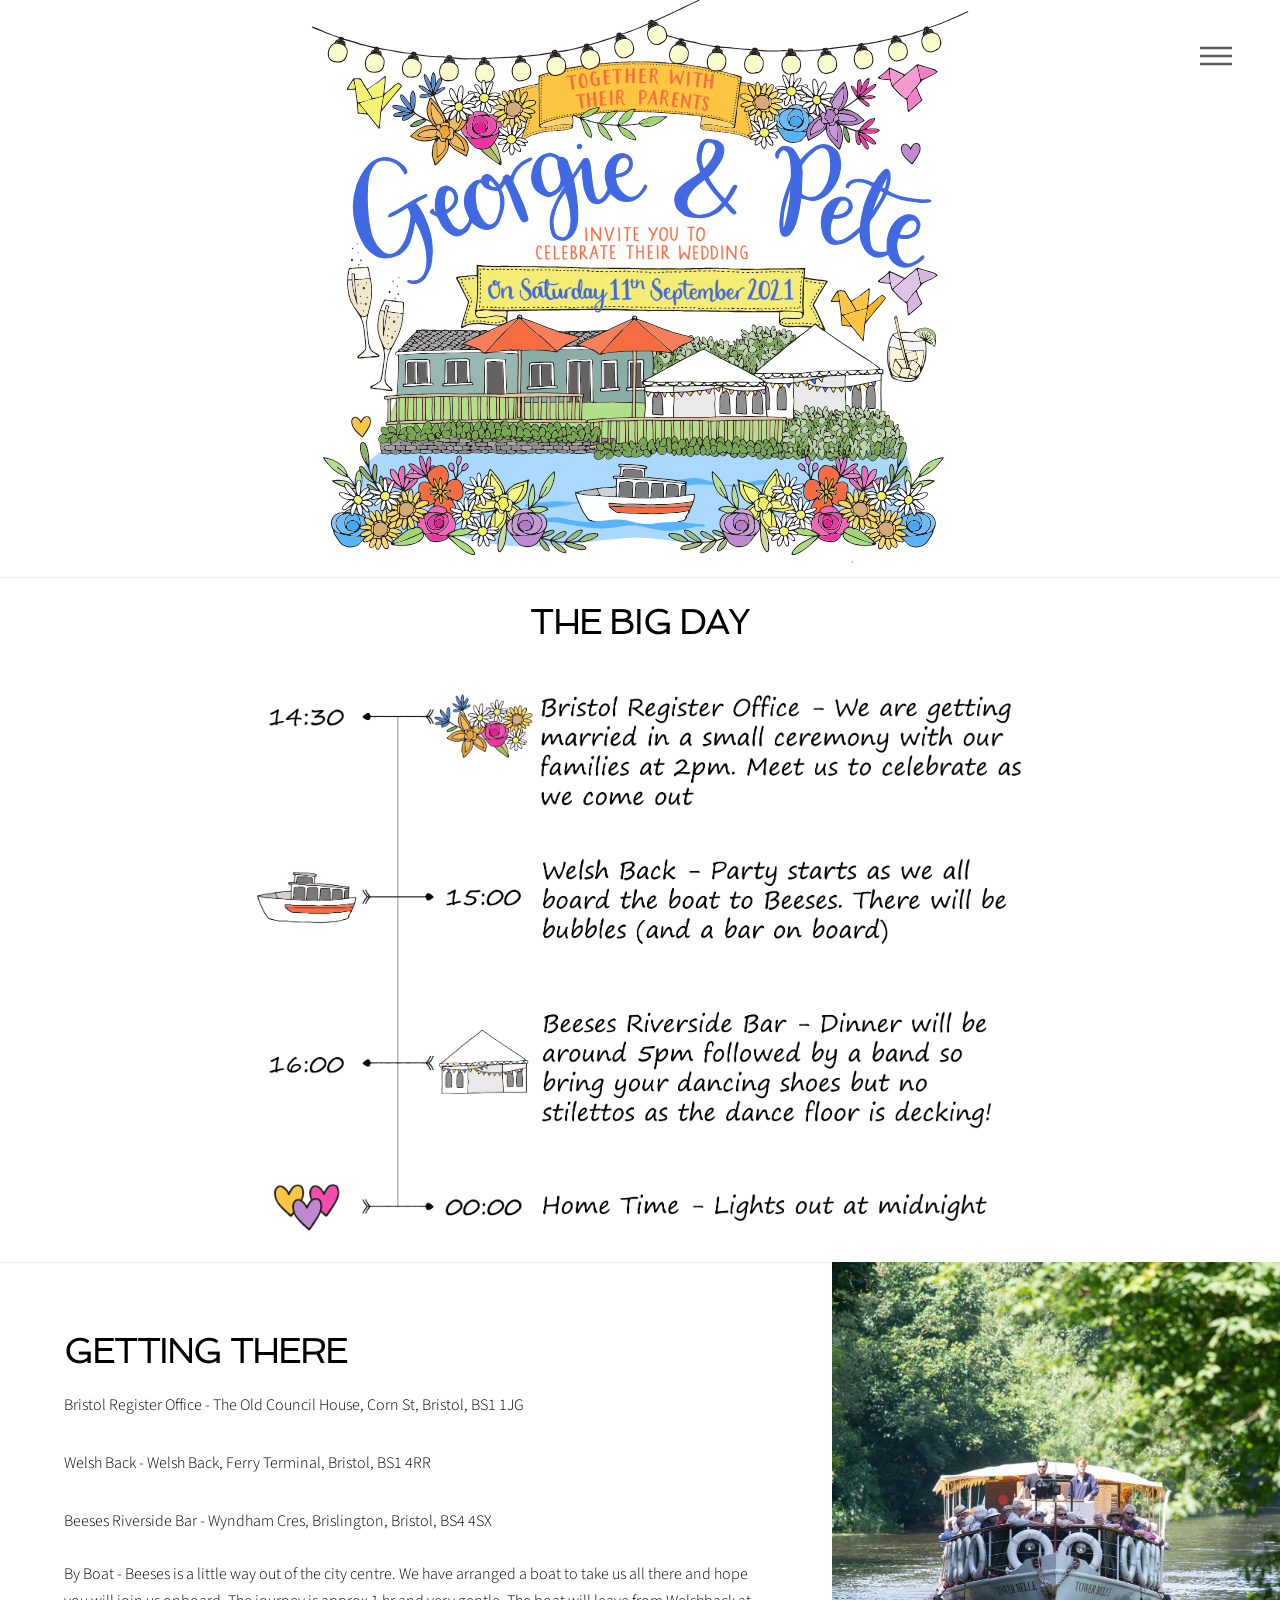
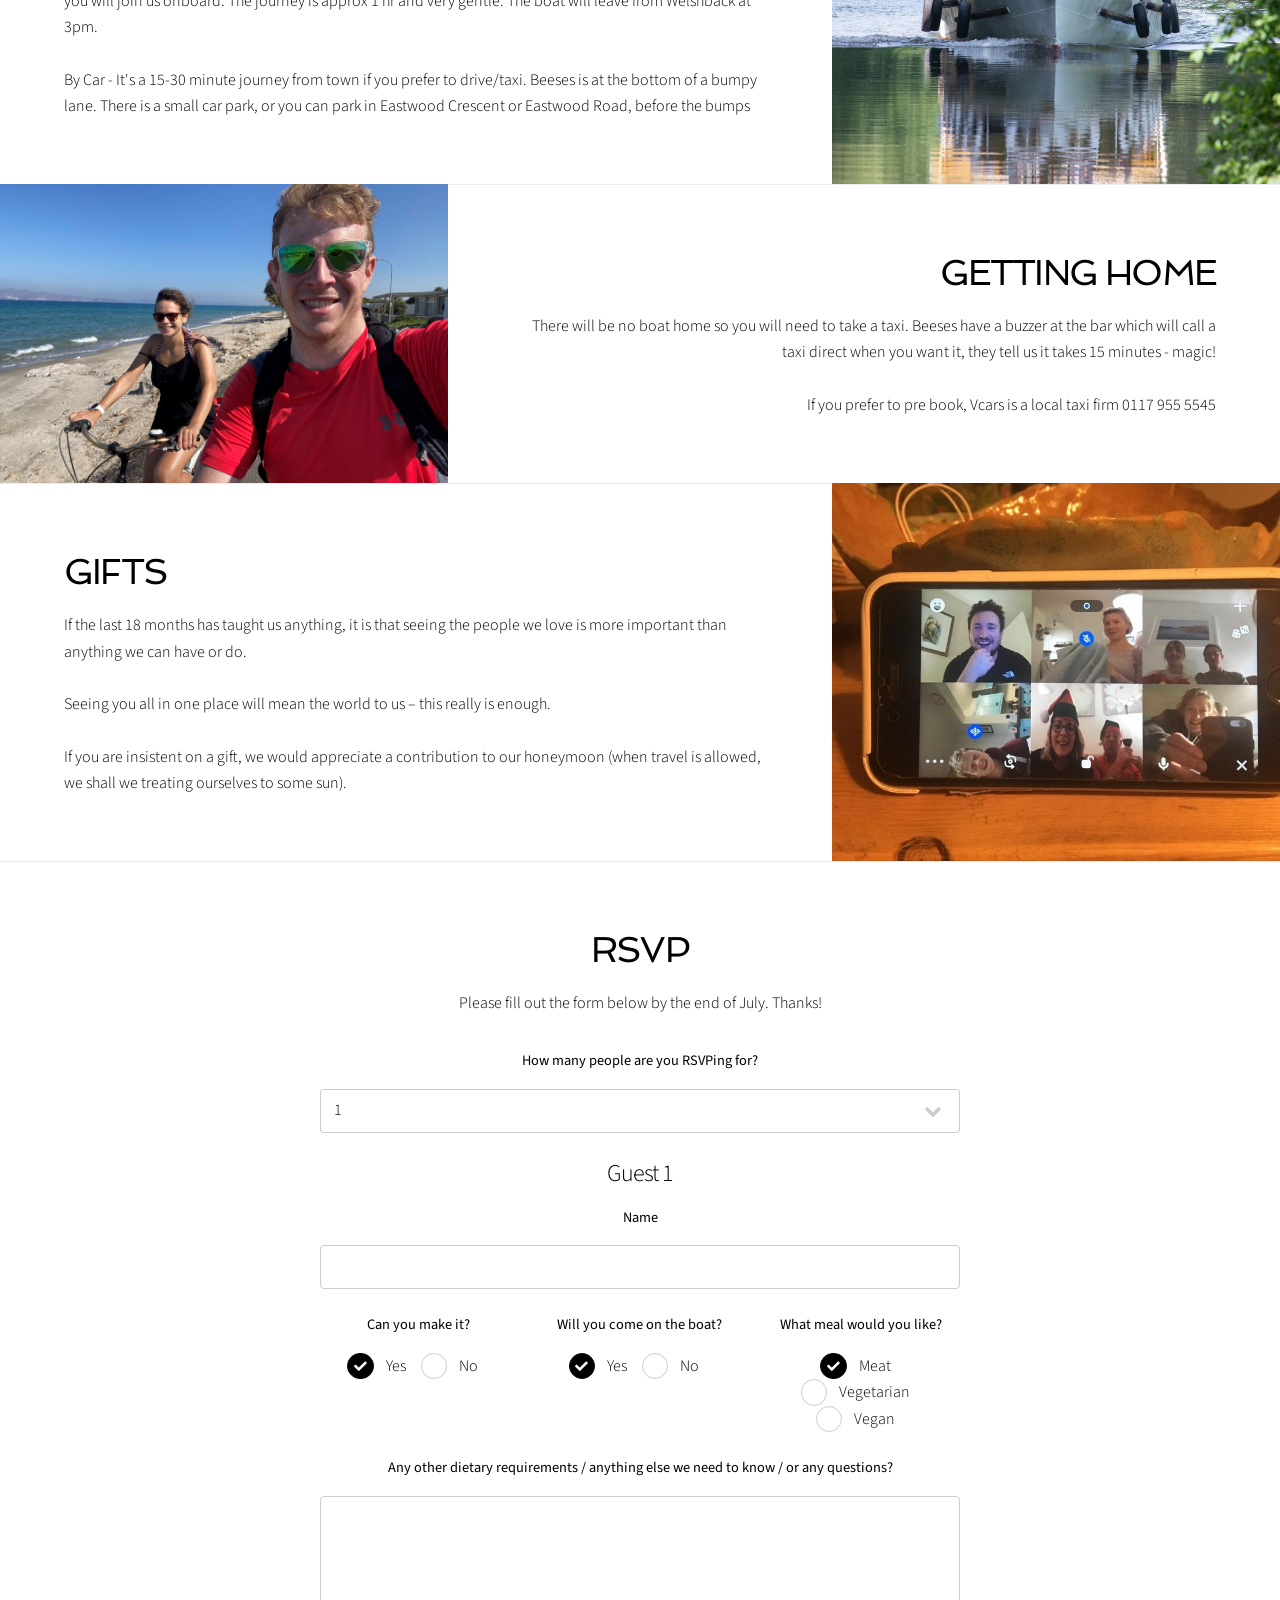
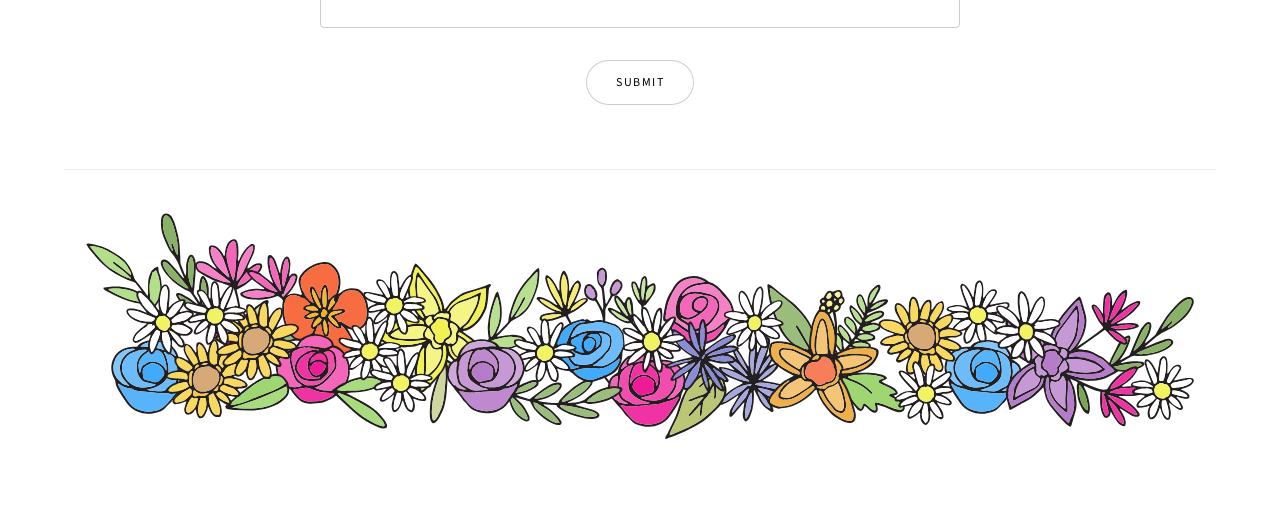
==== commit adeefdd8: "updated gift photo" ====
--- a/home.html
+++ b/home.html
@@ -141,7 +141,7 @@
 							<p>
 					</div>
 					<div class="image" style="background-color: white;">
-						<img src="images/Gifts.jpg" alt="" />
+						<img src="images/Gifts2.jpg" alt="" />
 					</div>
 				</section>
 
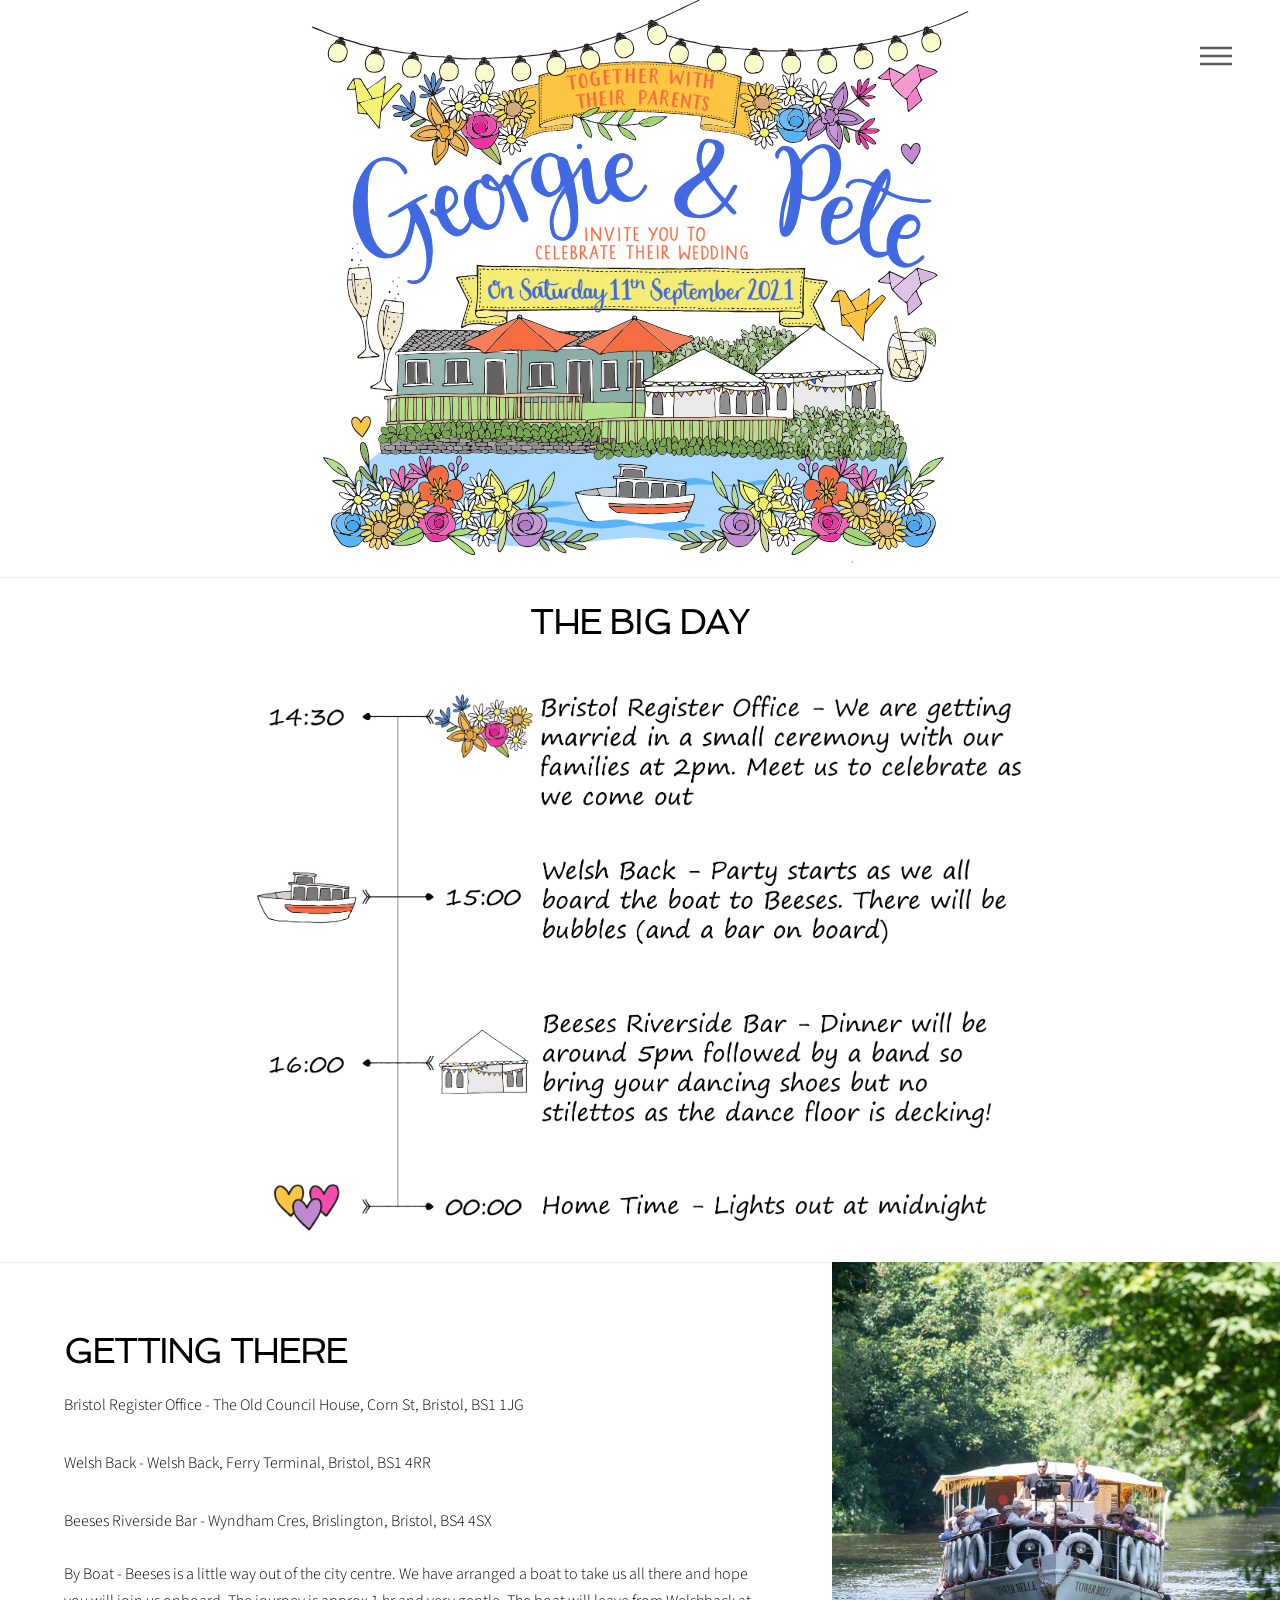
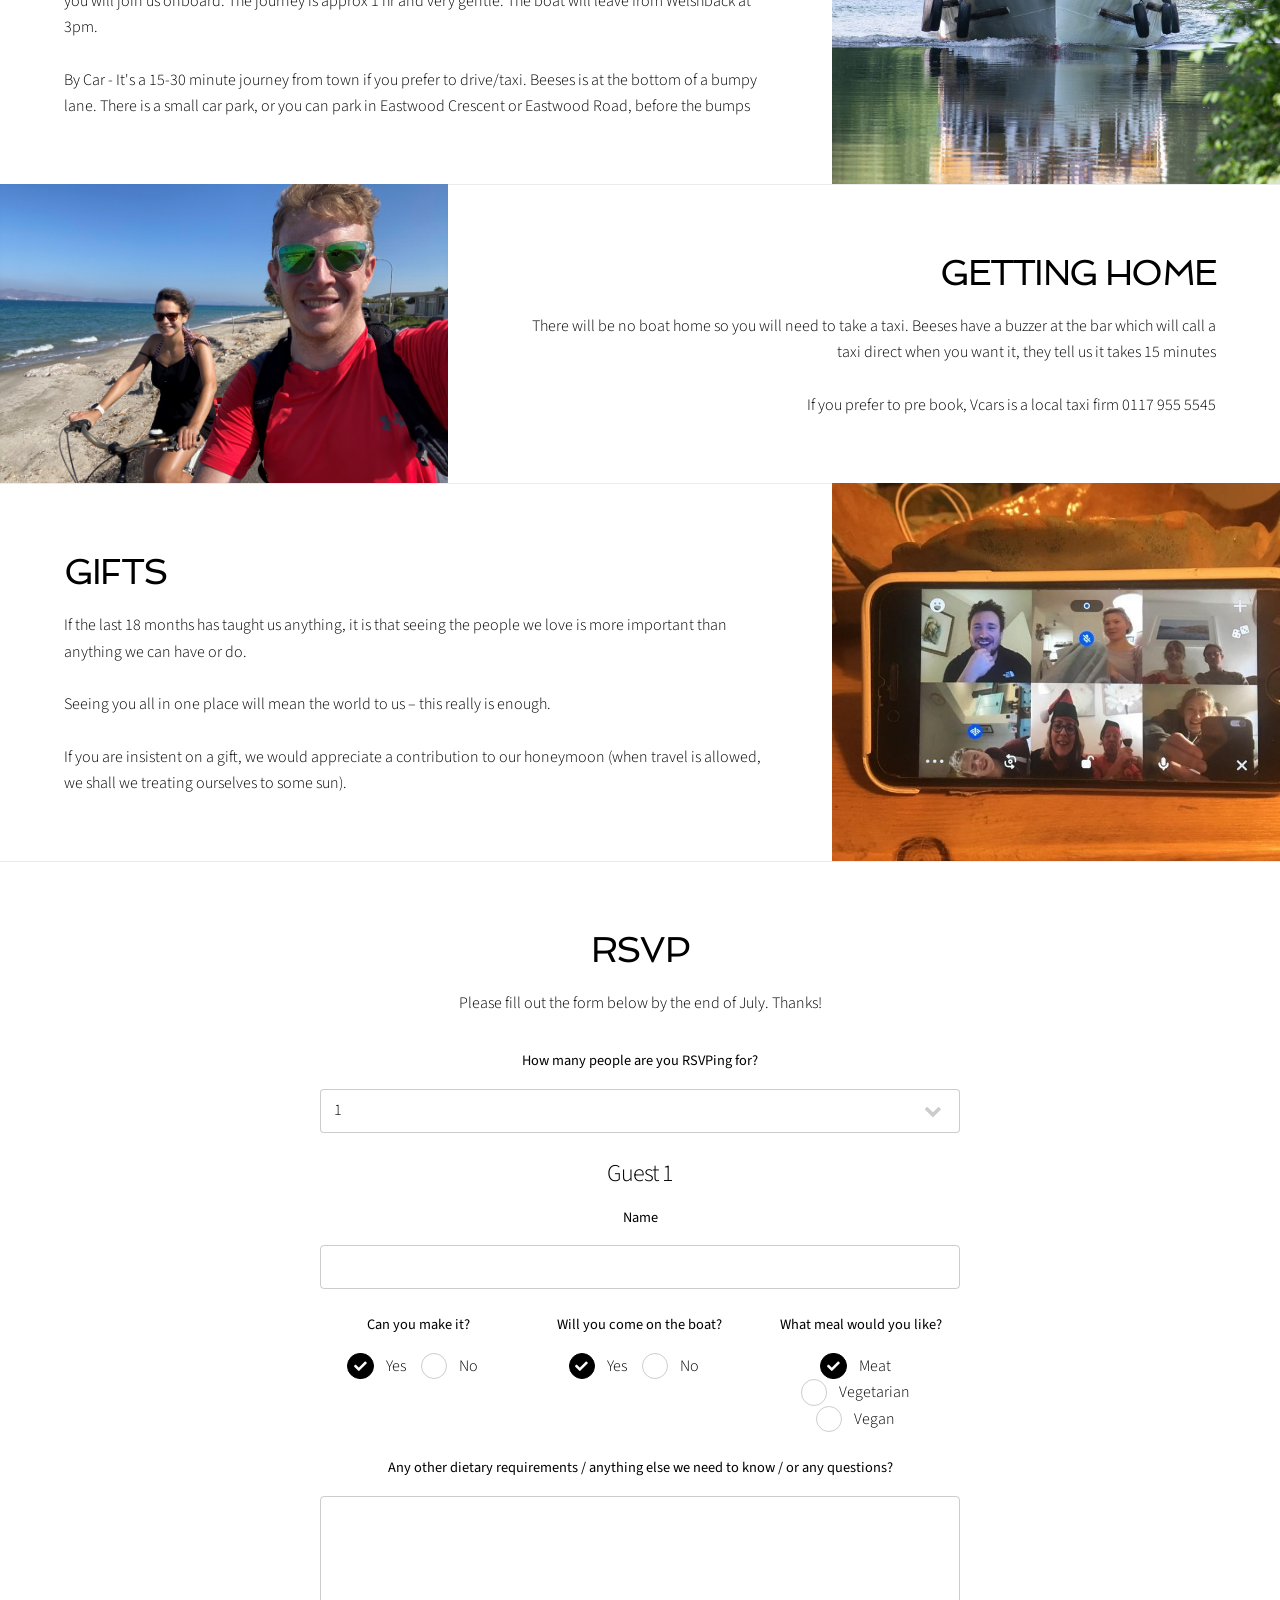
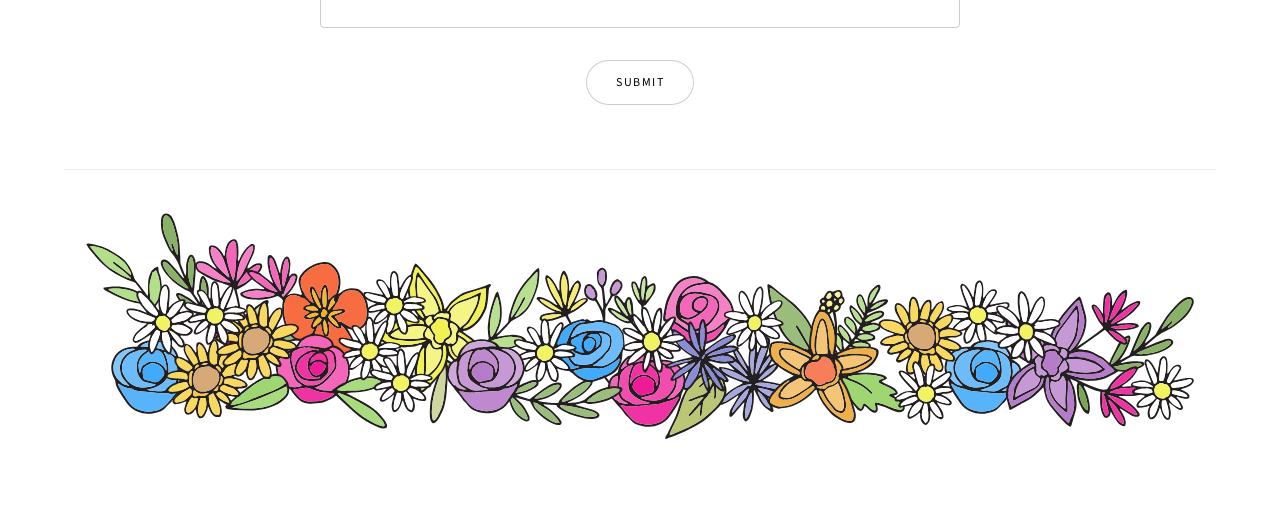
==== commit d9ac7438: "updated gift photo" ====
--- a/home.html
+++ b/home.html
@@ -124,7 +124,7 @@
 						<div class="content">
 							<h2 class="title">Getting Home</h2>
 							<p>There will be no boat home so you will need to take a taxi. 
-							   Beeses have a buzzer at the bar which will call a taxi direct when you want it, they tell us it takes 15 minutes - magic!<br><br>If you prefer to pre book, Vcars is a local taxi firm <a href="tel:0117 955 5545"">0117 955 5545</a></p>
+							   Beeses have a buzzer at the bar which will call a taxi direct when you want it, they tell us it takes 15 minutes<br><br>If you prefer to pre book, Vcars is a local taxi firm <a href="tel:0117 955 5545"">0117 955 5545</a></p>
 						</div>
 						<div class="image" style="background-color: white;">
 							<img src="images/Bike.jpg" alt="" />
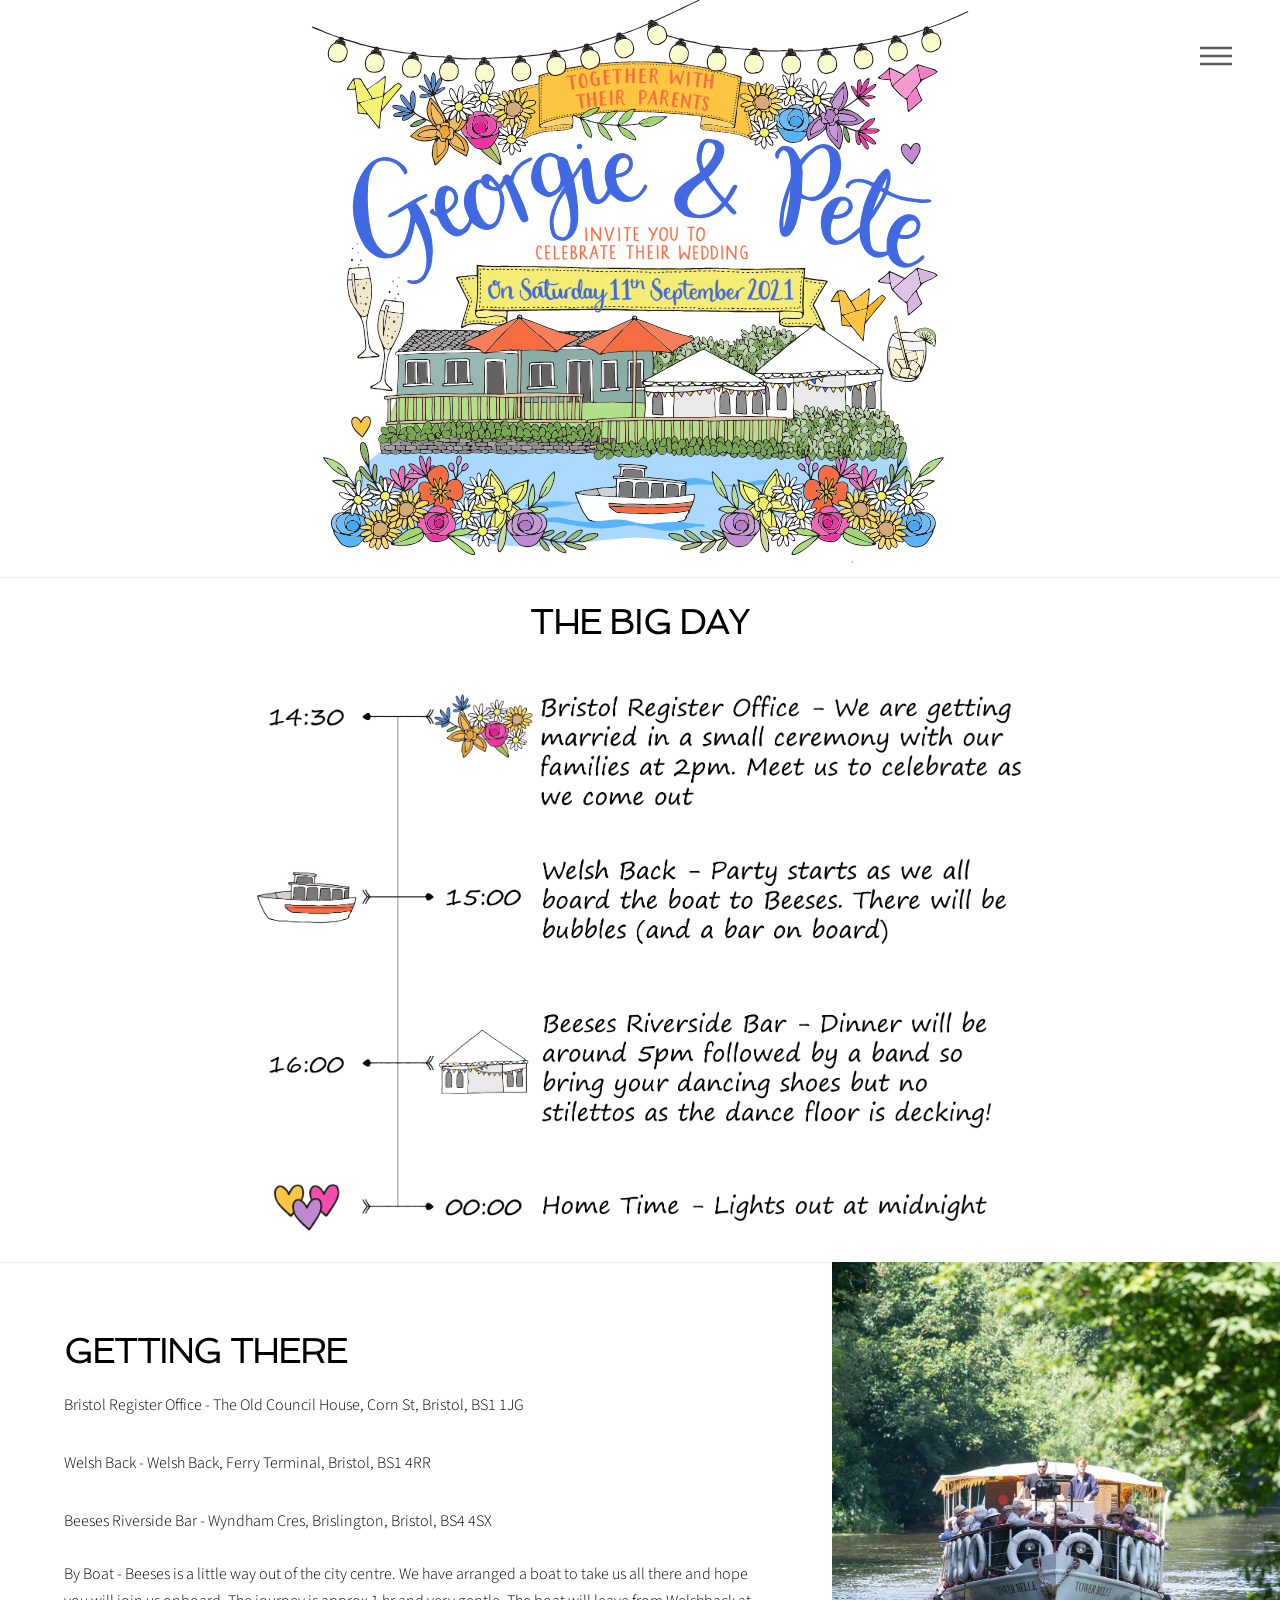
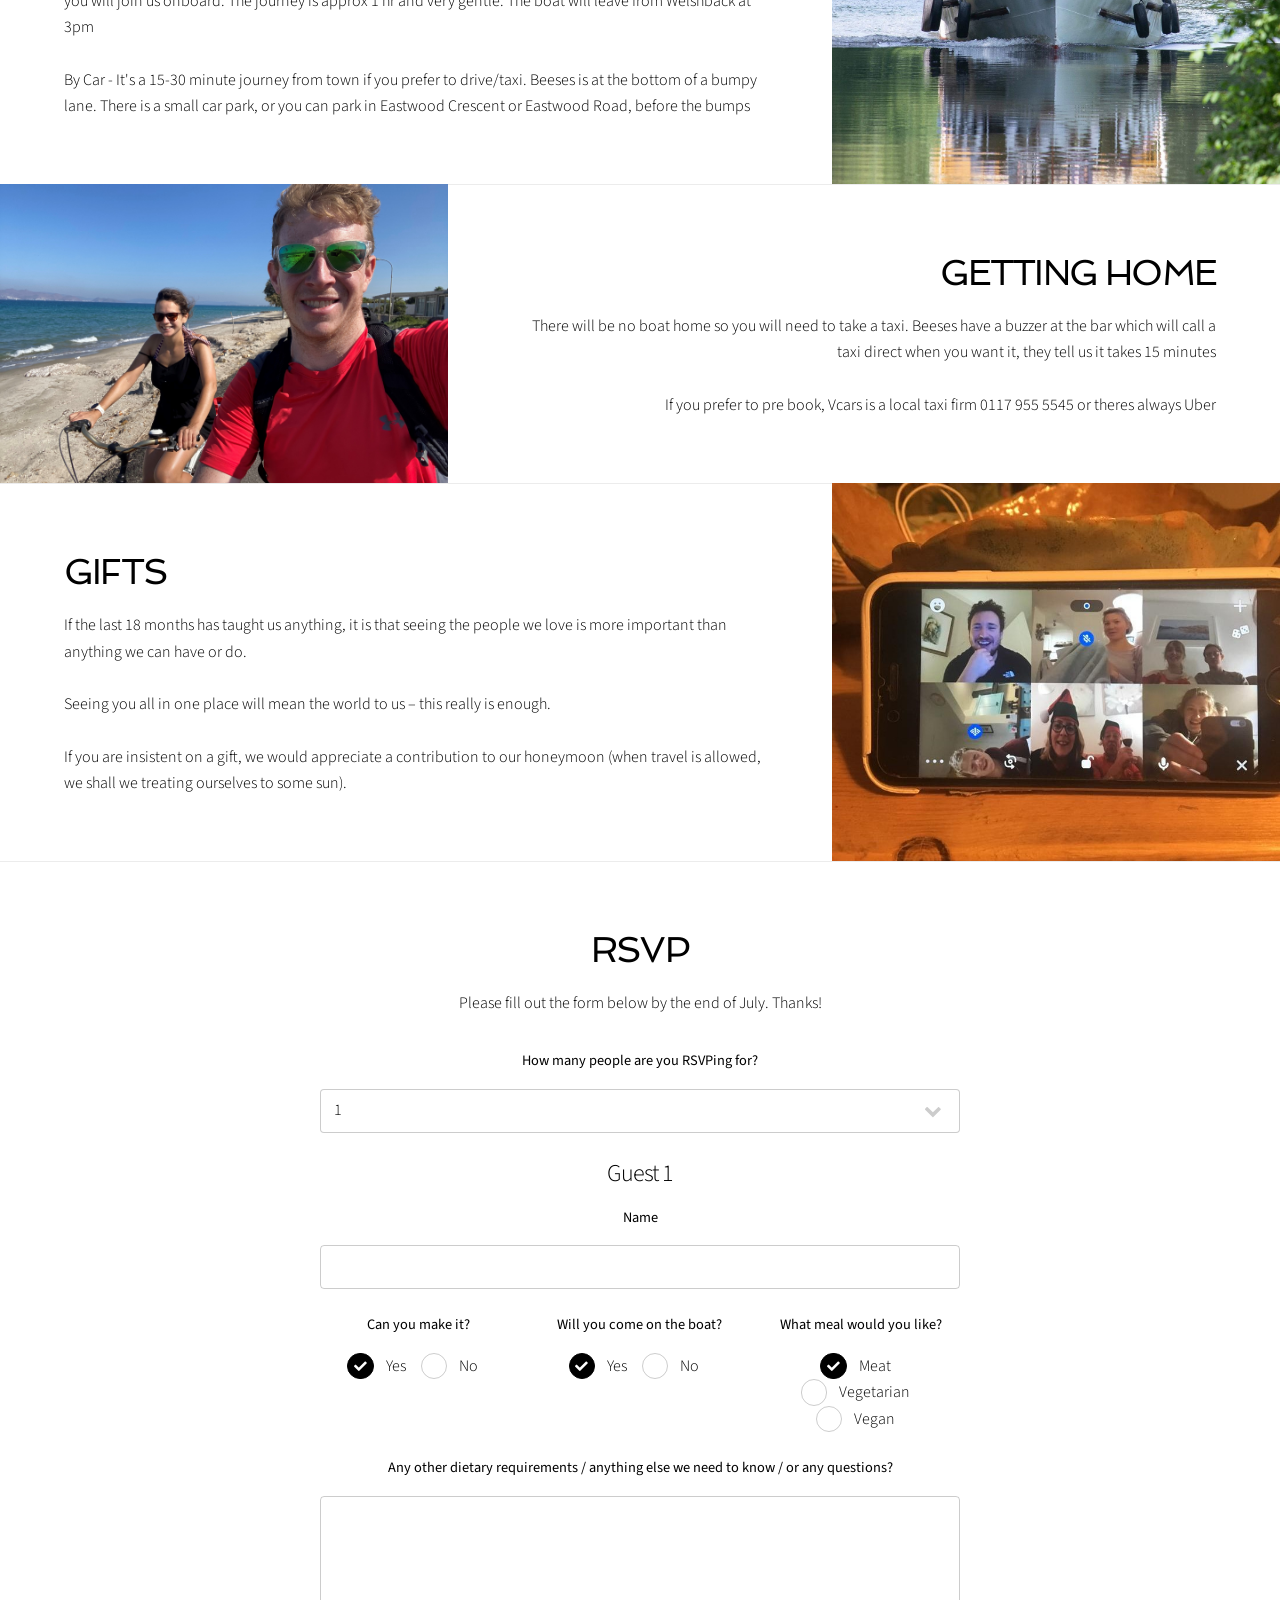
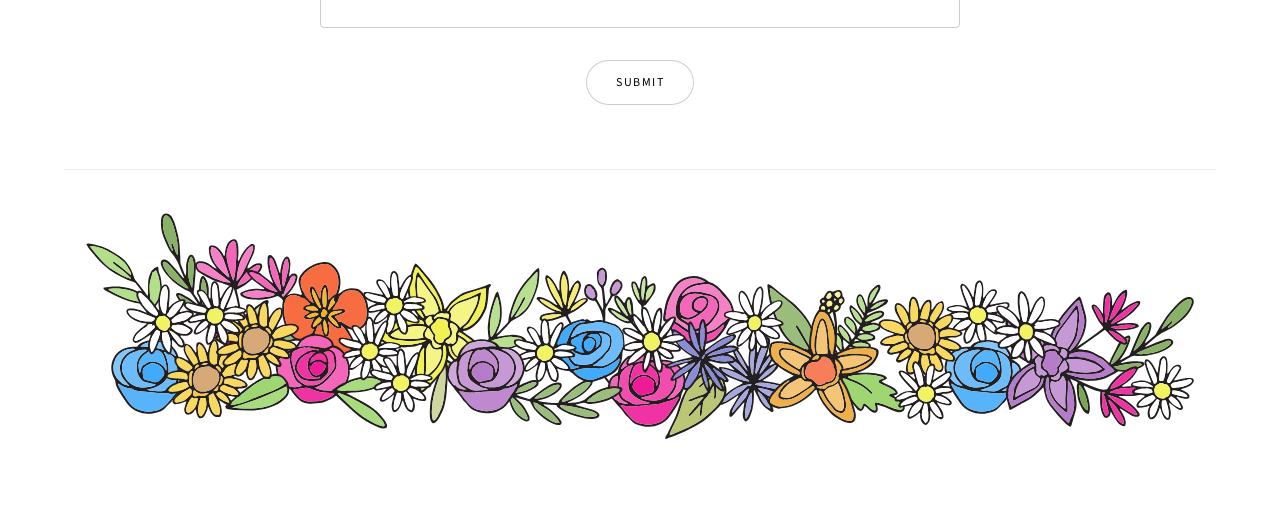
==== commit e4d4d7f4: "updated wording" ====
--- a/home.html
+++ b/home.html
@@ -111,7 +111,7 @@
 							<p>Bristol Register Office - <a href="https://www.google.com/maps/place/Bristol+Register+Office/@51.4556127,-2.5977315,15z/data=!4m5!3m4!1s0x0:0xab5a51b94e351ad2!8m2!3d51.4549709!4d-2.5932683">The Old Council House, Corn St, Bristol, BS1 1JG</a><br>
 							<p>Welsh Back - <a href="https://www.google.com/maps/place/Welsh+Back/@51.452674,-2.5929739,18z/data=!4m5!3m4!1s0x48718e79adabbf69:0xccf965d6112f51b2!8m2!3d51.4524672!4d-2.5924136">Welsh Back, Ferry Terminal, Bristol, BS1 4RR</a><br>
 							<p>Beeses Riverside Bar - <a href="https://www.google.com/maps/place/Beese's+Riverside+Bar/@51.4435188,-2.5365997,16z/data=!4m5!3m4!1s0x48718f063e6c6f4d:0x18ac66c5a0b9f8f1!8m2!3d51.444178!4d-2.535438">Wyndham Cres, Brislington, Bristol, BS4 4SX</a><br><br>
-							By Boat - Beeses is a little way out of the city centre. We have arranged a boat to take us all there and hope you will join us onboard. The journey is approx 1 hr and very gentle. The boat will leave from Welshback at 3pm. <br>
+							By Boat - Beeses is a little way out of the city centre. We have arranged a boat to take us all there and hope you will join us onboard. The journey is approx 1 hr and very gentle. The boat will leave from Welshback at 3pm <br>
 							<br>By Car - It's a 15-30 minute journey from town if you prefer to drive/taxi. Beeses is at the bottom of a bumpy lane. There is a small car park, or you can park in Eastwood Crescent or Eastwood Road, before the bumps</p>
 						</div>
 						<div class="image" style="background-color: white;">
@@ -124,7 +124,7 @@
 						<div class="content">
 							<h2 class="title">Getting Home</h2>
 							<p>There will be no boat home so you will need to take a taxi. 
-							   Beeses have a buzzer at the bar which will call a taxi direct when you want it, they tell us it takes 15 minutes<br><br>If you prefer to pre book, Vcars is a local taxi firm <a href="tel:0117 955 5545"">0117 955 5545</a></p>
+							   Beeses have a buzzer at the bar which will call a taxi direct when you want it, they tell us it takes 15 minutes<br><br>If you prefer to pre book, Vcars is a local taxi firm <a href="tel:0117 955 5545"">0117 955 5545</a> or theres always Uber</p>
 						</div>
 						<div class="image" style="background-color: white;">
 							<img src="images/Bike.jpg" alt="" />
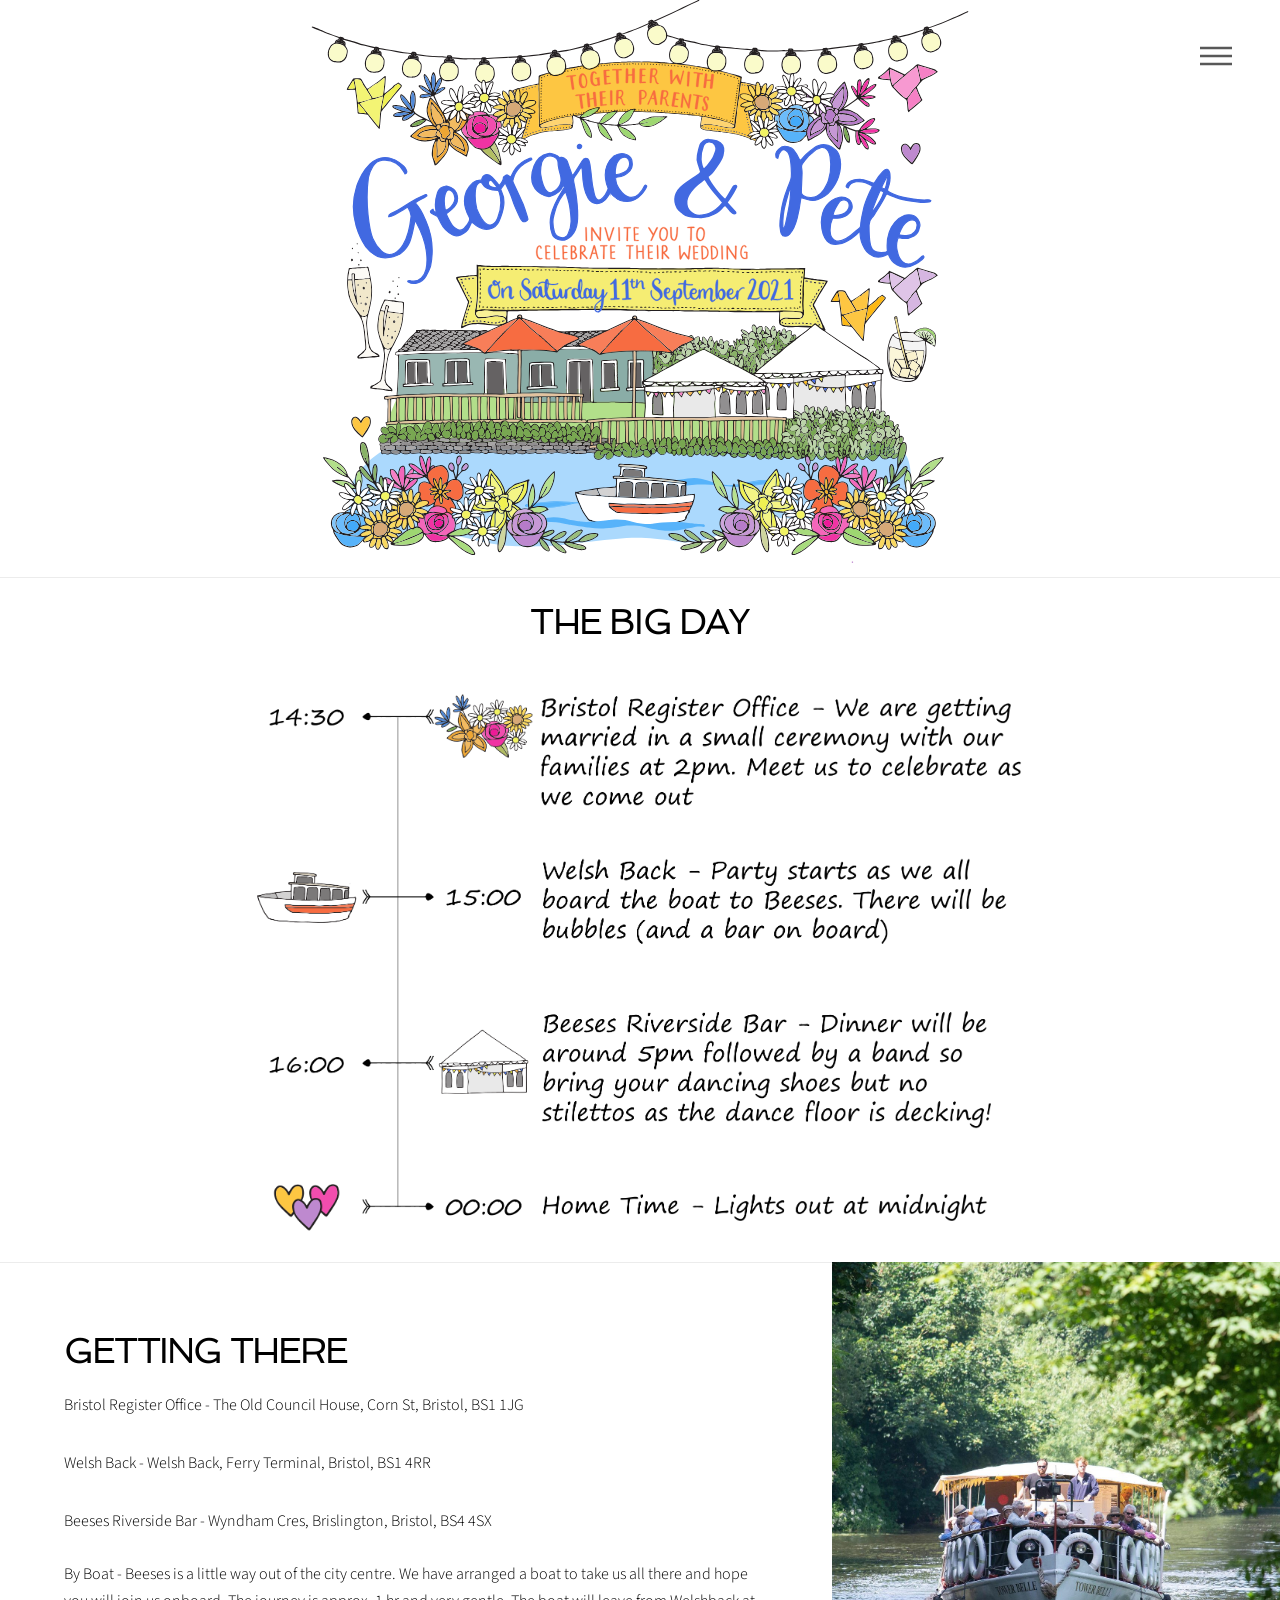
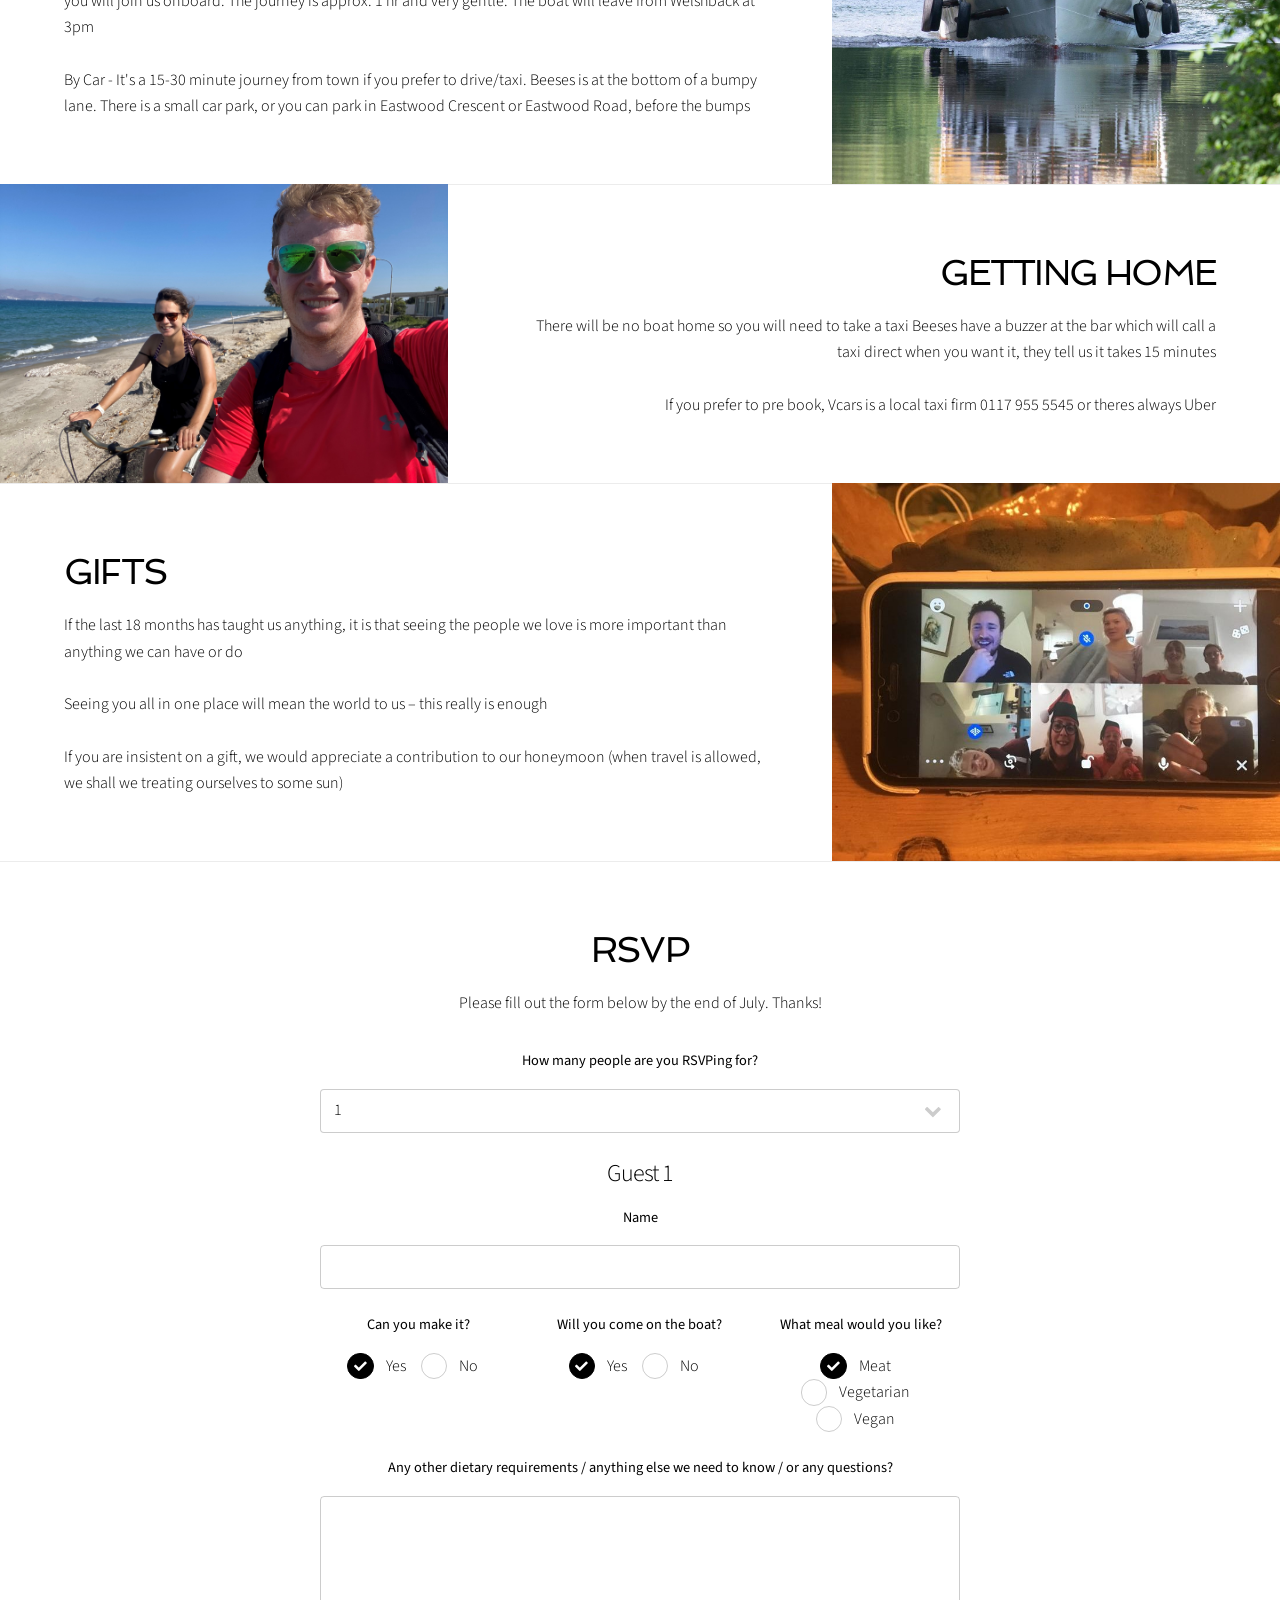
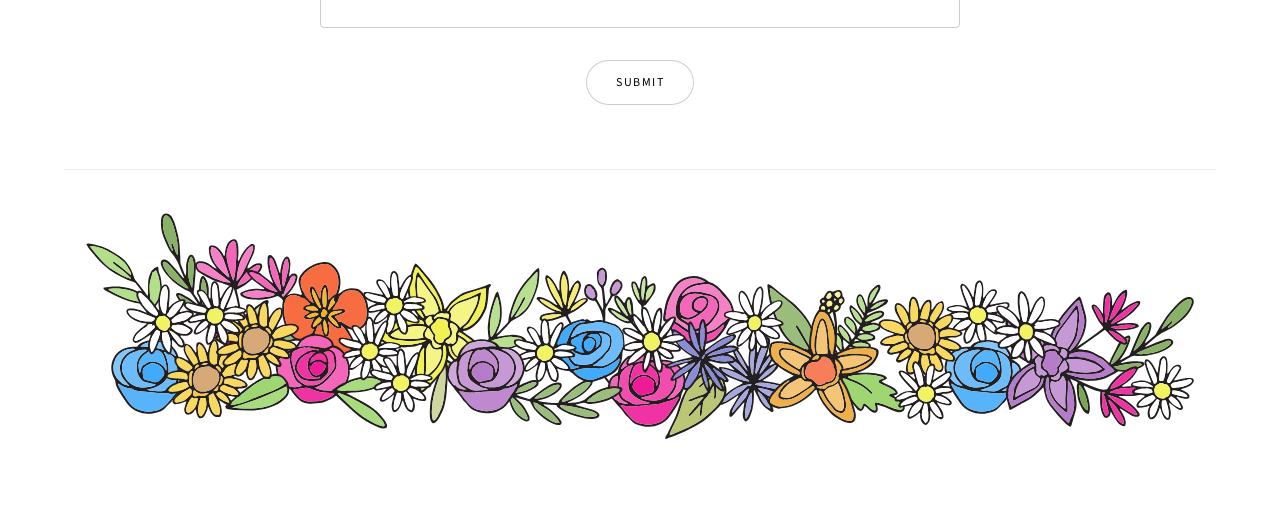
==== commit f3185934: "updated wording" ====
--- a/home.html
+++ b/home.html
@@ -111,7 +111,7 @@
 							<p>Bristol Register Office - <a href="https://www.google.com/maps/place/Bristol+Register+Office/@51.4556127,-2.5977315,15z/data=!4m5!3m4!1s0x0:0xab5a51b94e351ad2!8m2!3d51.4549709!4d-2.5932683">The Old Council House, Corn St, Bristol, BS1 1JG</a><br>
 							<p>Welsh Back - <a href="https://www.google.com/maps/place/Welsh+Back/@51.452674,-2.5929739,18z/data=!4m5!3m4!1s0x48718e79adabbf69:0xccf965d6112f51b2!8m2!3d51.4524672!4d-2.5924136">Welsh Back, Ferry Terminal, Bristol, BS1 4RR</a><br>
 							<p>Beeses Riverside Bar - <a href="https://www.google.com/maps/place/Beese's+Riverside+Bar/@51.4435188,-2.5365997,16z/data=!4m5!3m4!1s0x48718f063e6c6f4d:0x18ac66c5a0b9f8f1!8m2!3d51.444178!4d-2.535438">Wyndham Cres, Brislington, Bristol, BS4 4SX</a><br><br>
-							By Boat - Beeses is a little way out of the city centre. We have arranged a boat to take us all there and hope you will join us onboard. The journey is approx 1 hr and very gentle. The boat will leave from Welshback at 3pm <br>
+							By Boat - Beeses is a little way out of the city centre. We have arranged a boat to take us all there and hope you will join us onboard. The journey is approx. 1 hr and very gentle. The boat will leave from Welshback at 3pm <br>
 							<br>By Car - It's a 15-30 minute journey from town if you prefer to drive/taxi. Beeses is at the bottom of a bumpy lane. There is a small car park, or you can park in Eastwood Crescent or Eastwood Road, before the bumps</p>
 						</div>
 						<div class="image" style="background-color: white;">
@@ -123,7 +123,7 @@
 					<section id="getting-home" class="spotlight style1 orient-right content-align-right image-position-center onscroll-image-fade-in">
 						<div class="content">
 							<h2 class="title">Getting Home</h2>
-							<p>There will be no boat home so you will need to take a taxi. 
+							<p>There will be no boat home so you will need to take a taxi 
 							   Beeses have a buzzer at the bar which will call a taxi direct when you want it, they tell us it takes 15 minutes<br><br>If you prefer to pre book, Vcars is a local taxi firm <a href="tel:0117 955 5545"">0117 955 5545</a> or theres always Uber</p>
 						</div>
 						<div class="image" style="background-color: white;">
@@ -135,9 +135,9 @@
 				<section id="gifts" class="spotlight style1 orient-left content-align-left image-position-center onscroll-image-fade-in">
 					<div class="content">
 						<h2 class="title">Gifts</h2>
-						<p>If the last 18 months has taught us anything, it is that seeing the people we love is more important than anything we can have or do.
-							<br><br>Seeing you all in one place will mean the world to us – this really is enough.
-							<br><br>If you are insistent on a gift, we would appreciate a contribution to our honeymoon (when travel is allowed, we shall we treating ourselves to some sun).
+						<p>If the last 18 months has taught us anything, it is that seeing the people we love is more important than anything we can have or do
+							<br><br>Seeing you all in one place will mean the world to us – this really is enough
+							<br><br>If you are insistent on a gift, we would appreciate a contribution to our honeymoon (when travel is allowed, we shall we treating ourselves to some sun)
 							<p>
 					</div>
 					<div class="image" style="background-color: white;">
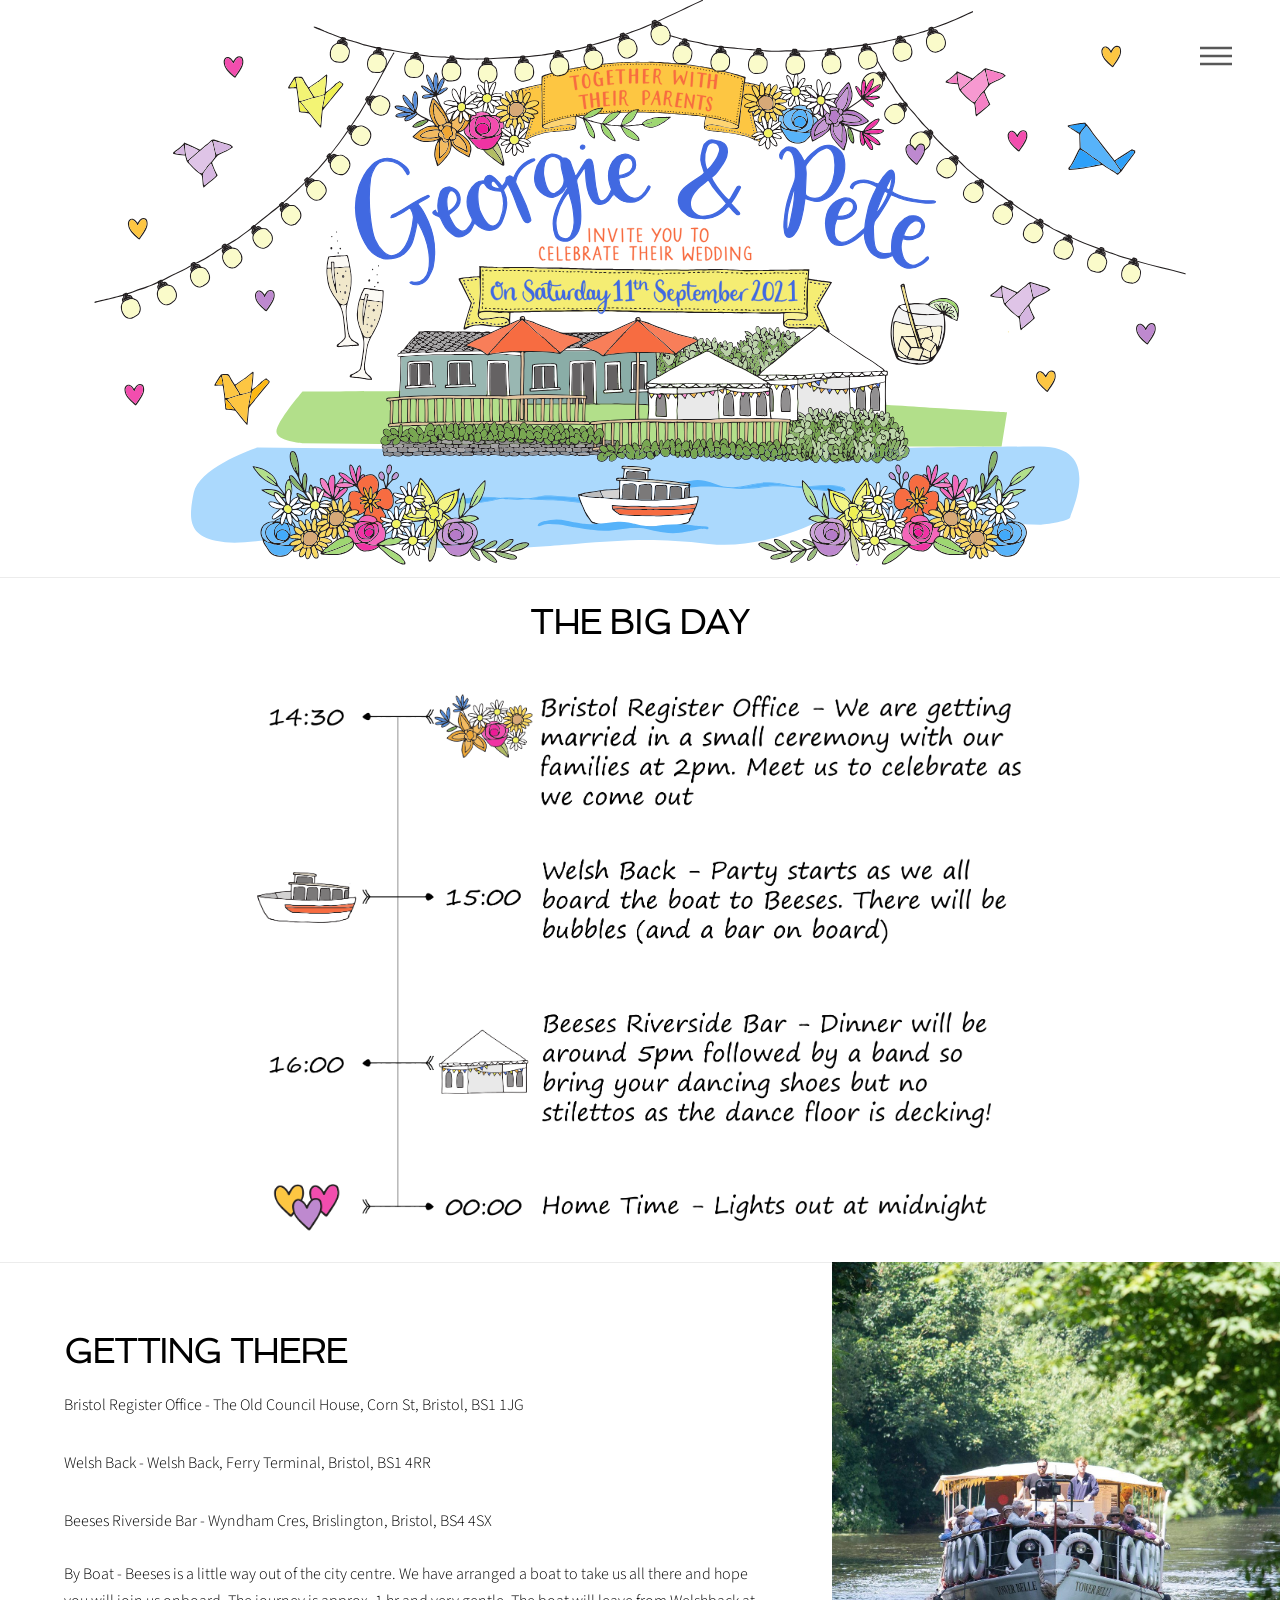
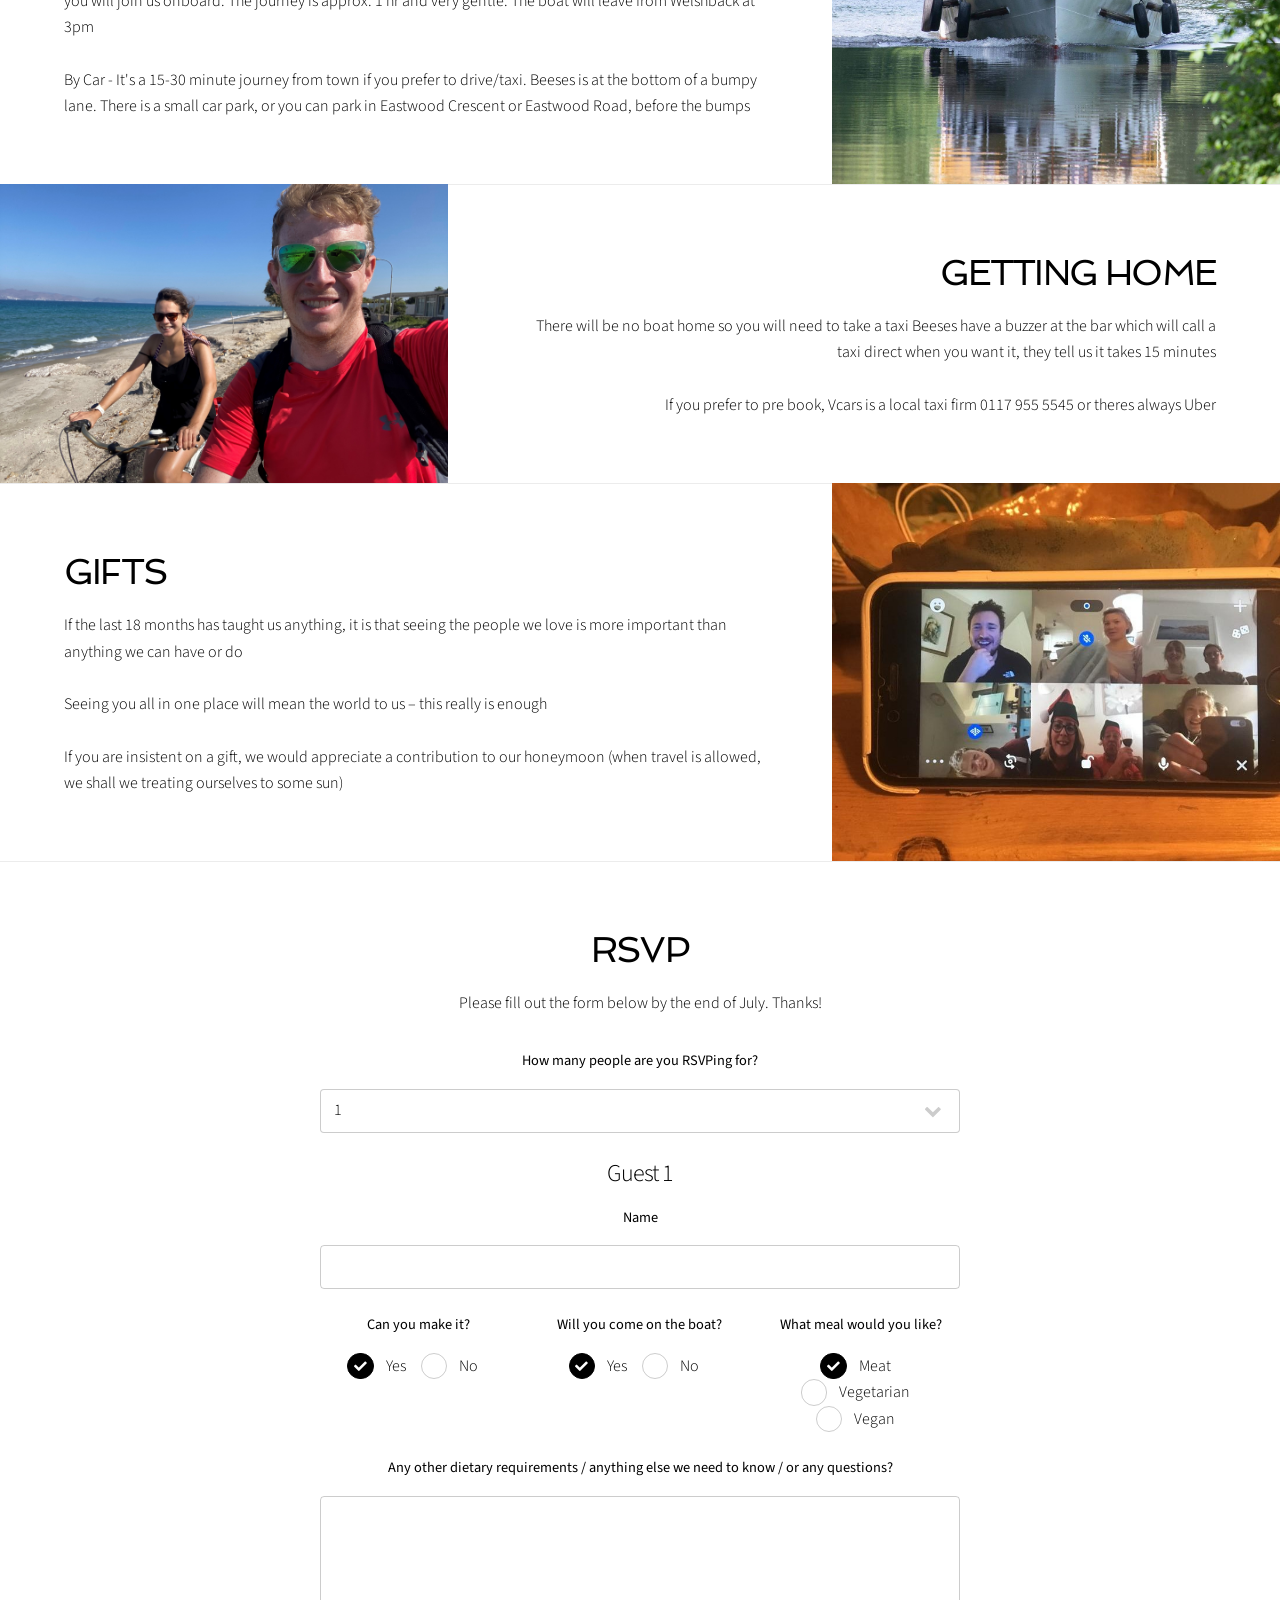
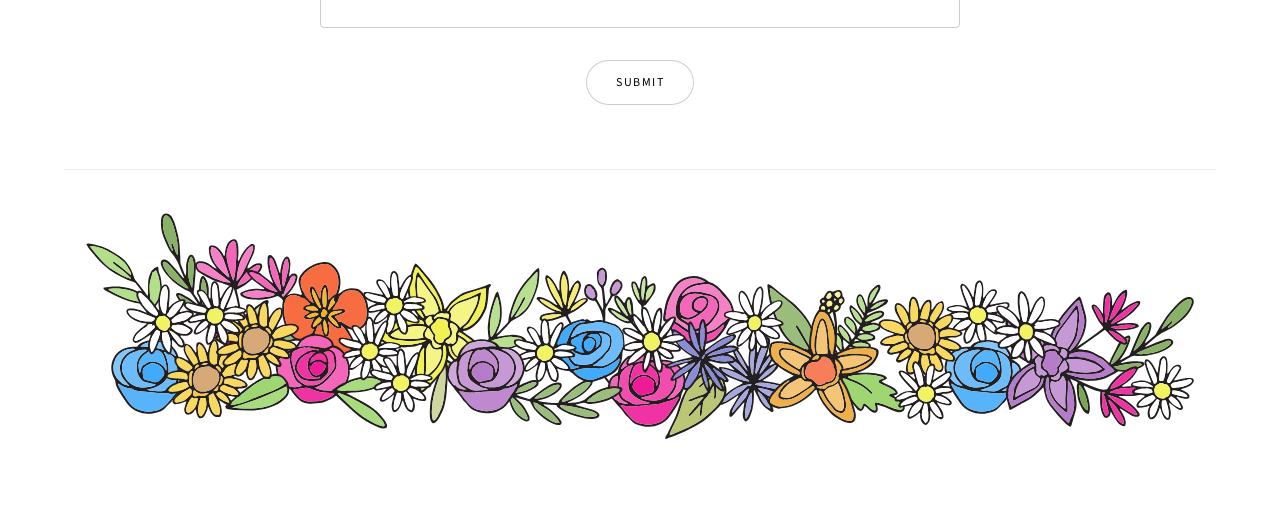
==== commit 4d1cb7fa: "updated message text" ====
--- a/home.html
+++ b/home.html
@@ -284,7 +284,7 @@
 
 			<div id="formFooter" style="display: none;">
 				<div class="field">
-					<label for="message"> Any other dietary requirements or anything else we need to know?</label>
+					<label for="message"> Any other dietary requirements / anything else we need to know / or any questions?</label>
 					<textarea name="message" id="message" rows="4" style="resize: none;"></textarea>
 				</div>
 			</div>
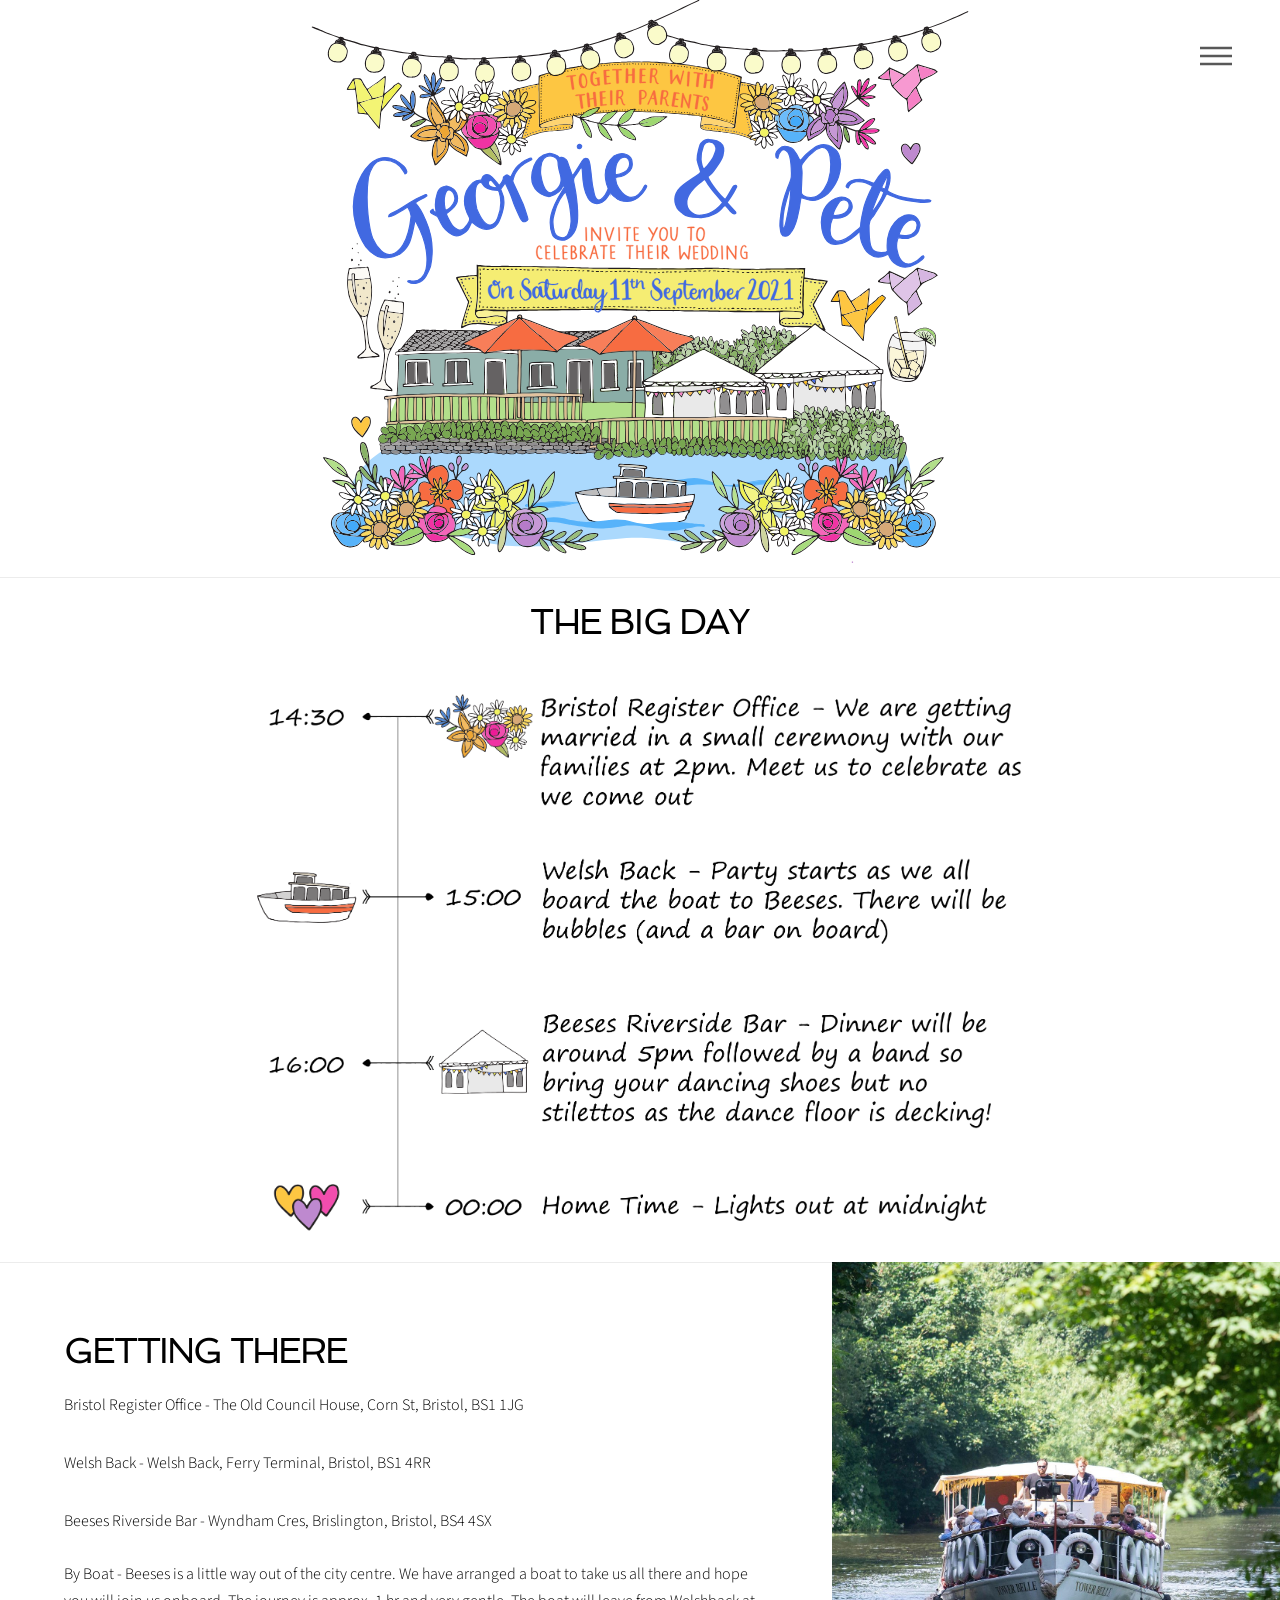
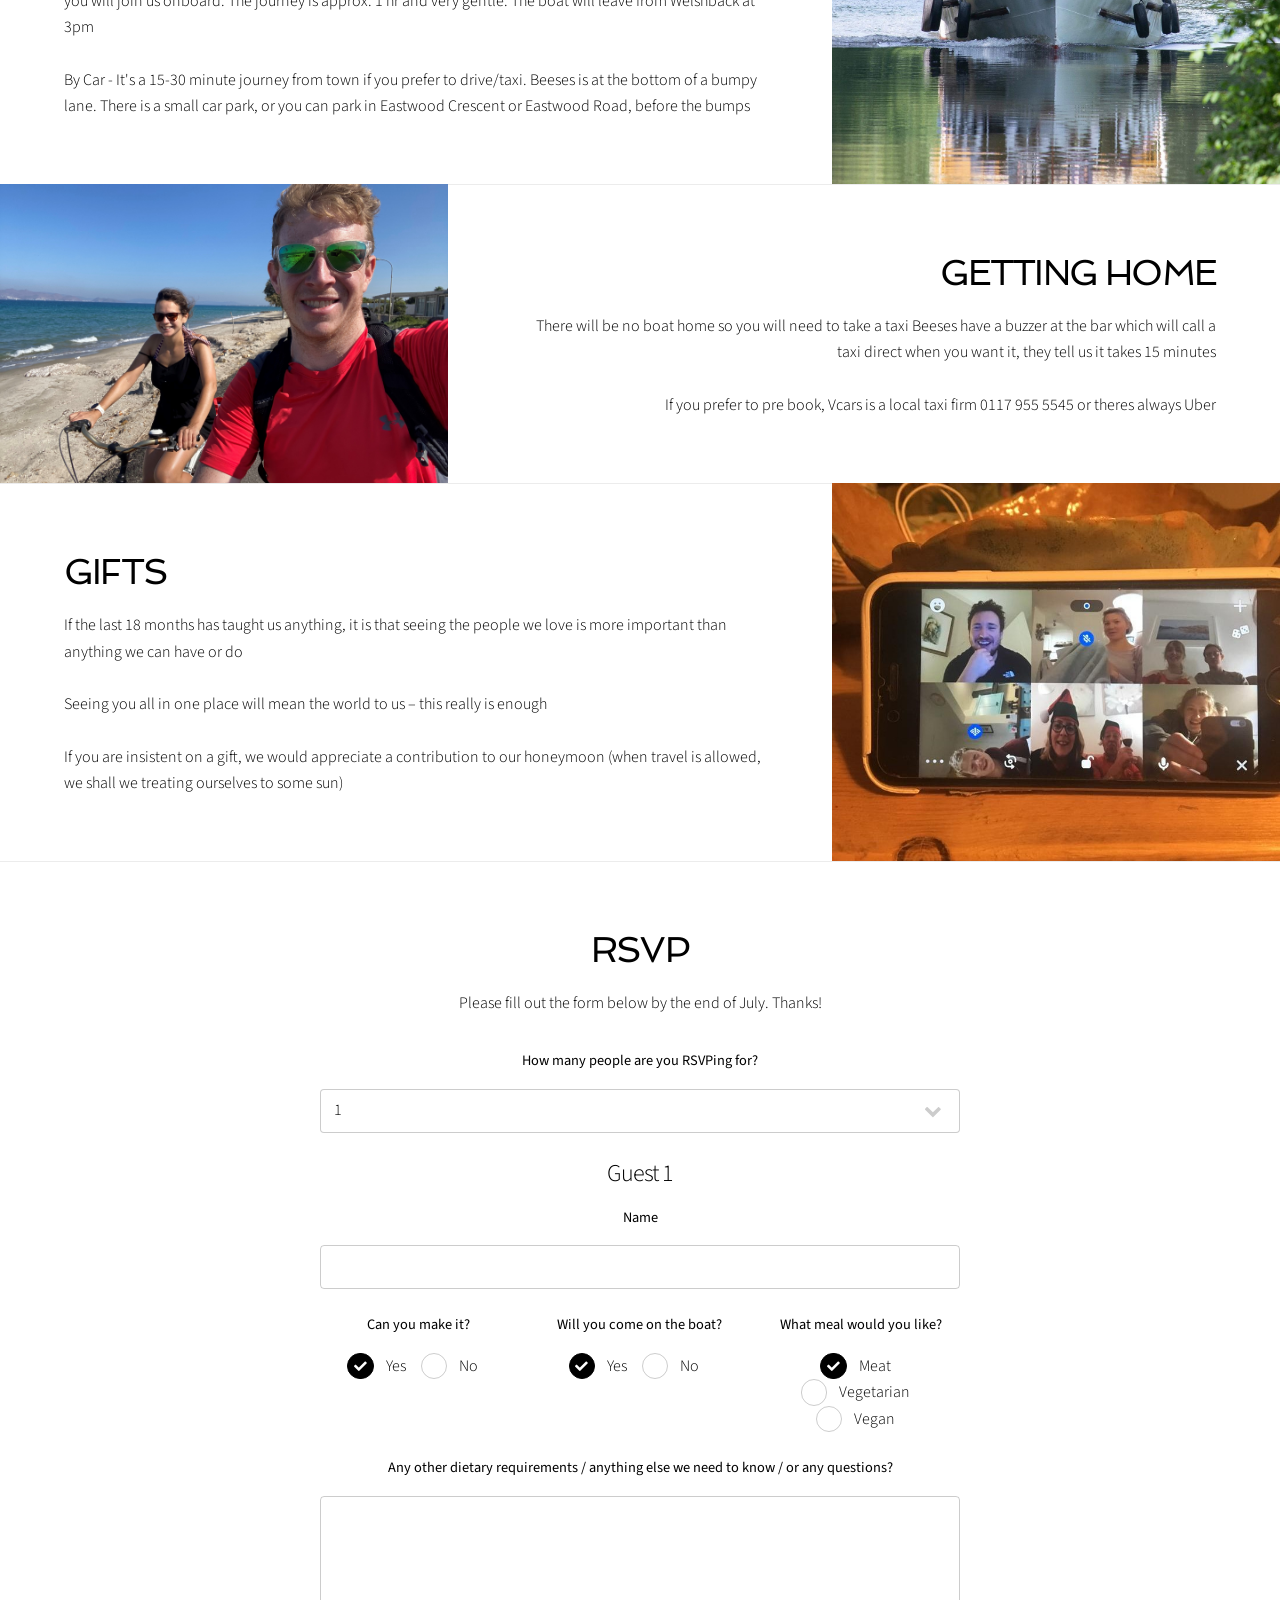
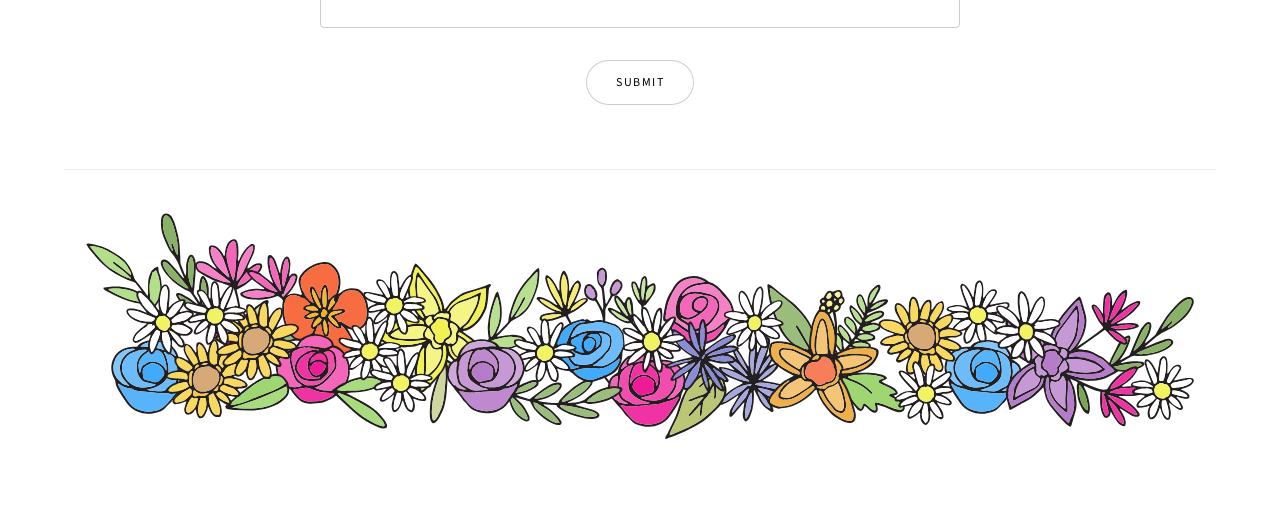
==== commit a9f7cd34: "added confirmation" ====
--- a/home.html
+++ b/home.html
@@ -6,6 +6,9 @@
 		<meta name="viewport" content="width=device-width, initial-scale=1, user-scalable=no" />
 		<link rel="stylesheet" href="assets/css/main.css" />
 		<script>
+			function clicked() {
+    			return alert('Thanks for RSVPing!');
+			}
 			function updateForm() {
 				var newForm = document.getElementById("formHeader").innerHTML;
 				var formFooter = document.getElementById("formFooter").innerHTML;
@@ -209,7 +212,7 @@
 								</div>
 								
 							<ul class="actions special">
-									<li><input type="submit" name="submit" id="submit" value="Submit" /></li>
+									<li><input type="submit" name="submit" id="submit" onclick="return clicked();" value="Submit" /></li>
 								</ul>
 							
 							</form>
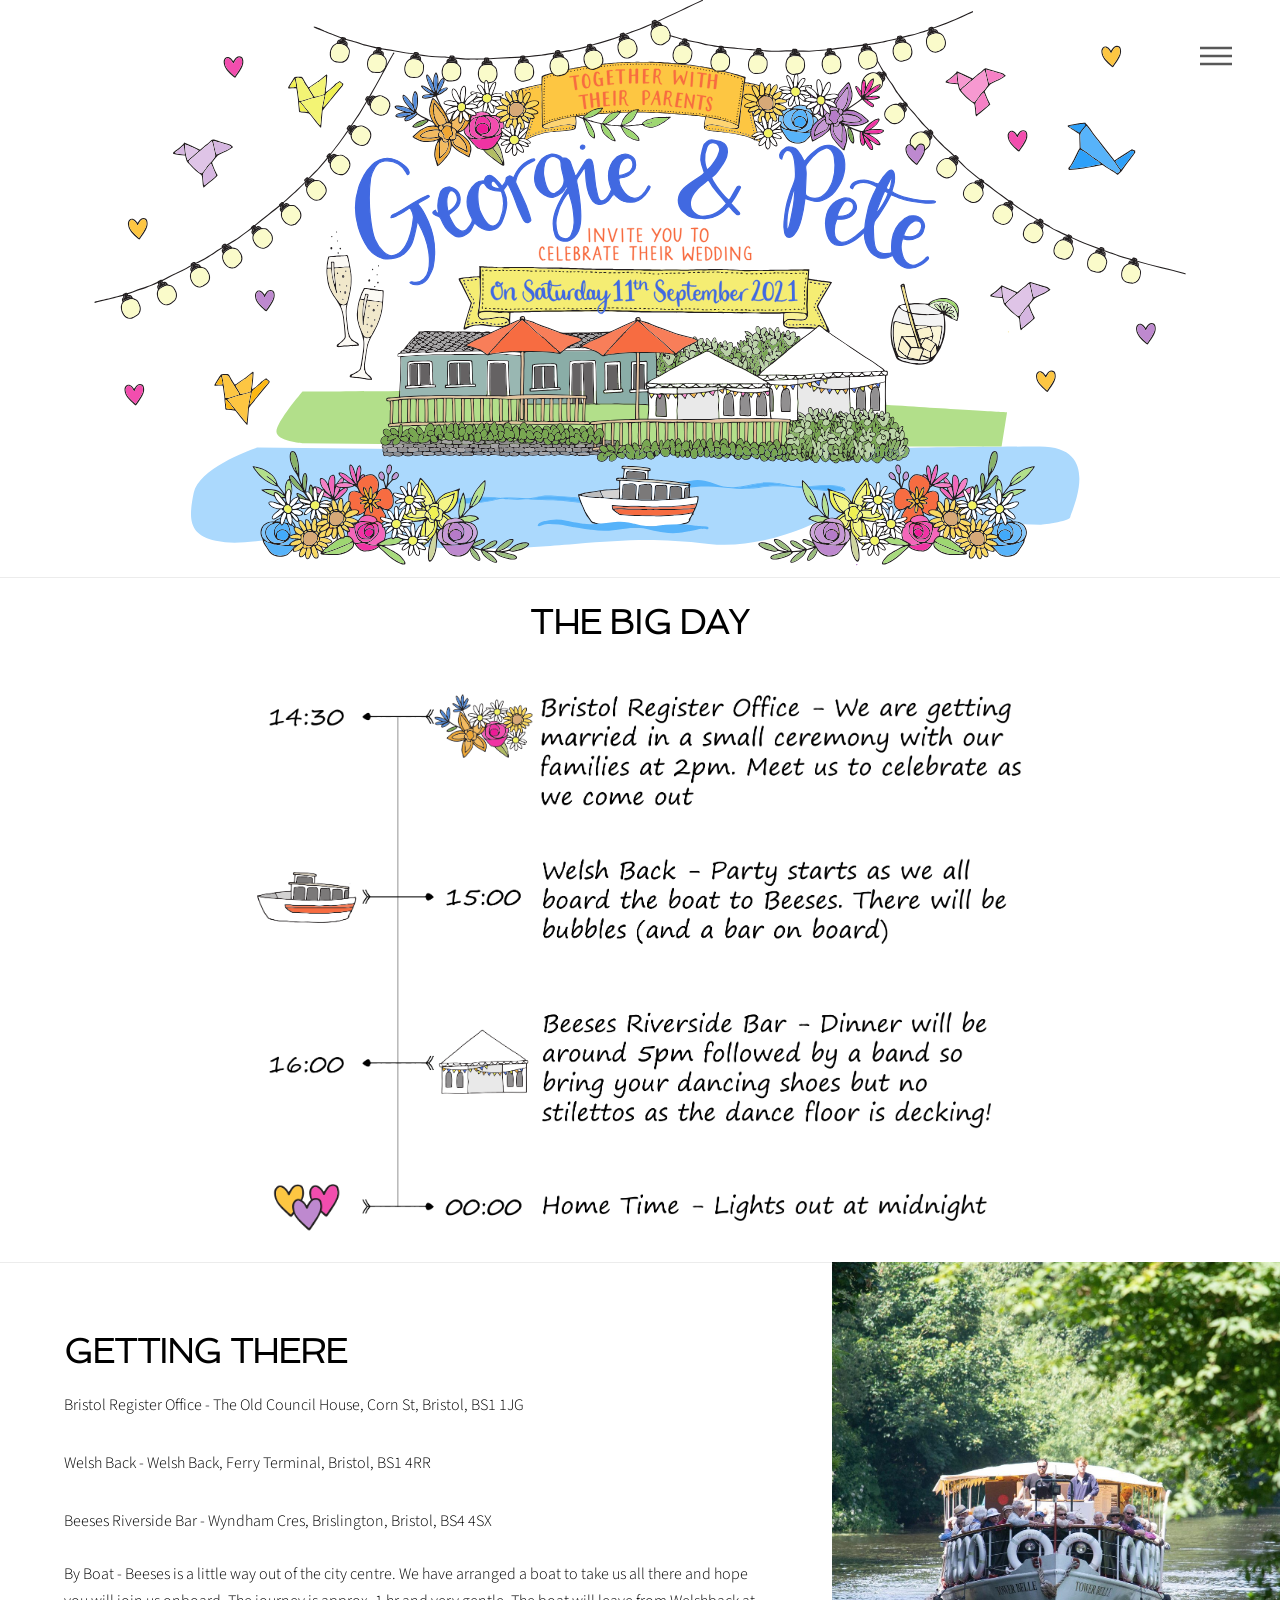
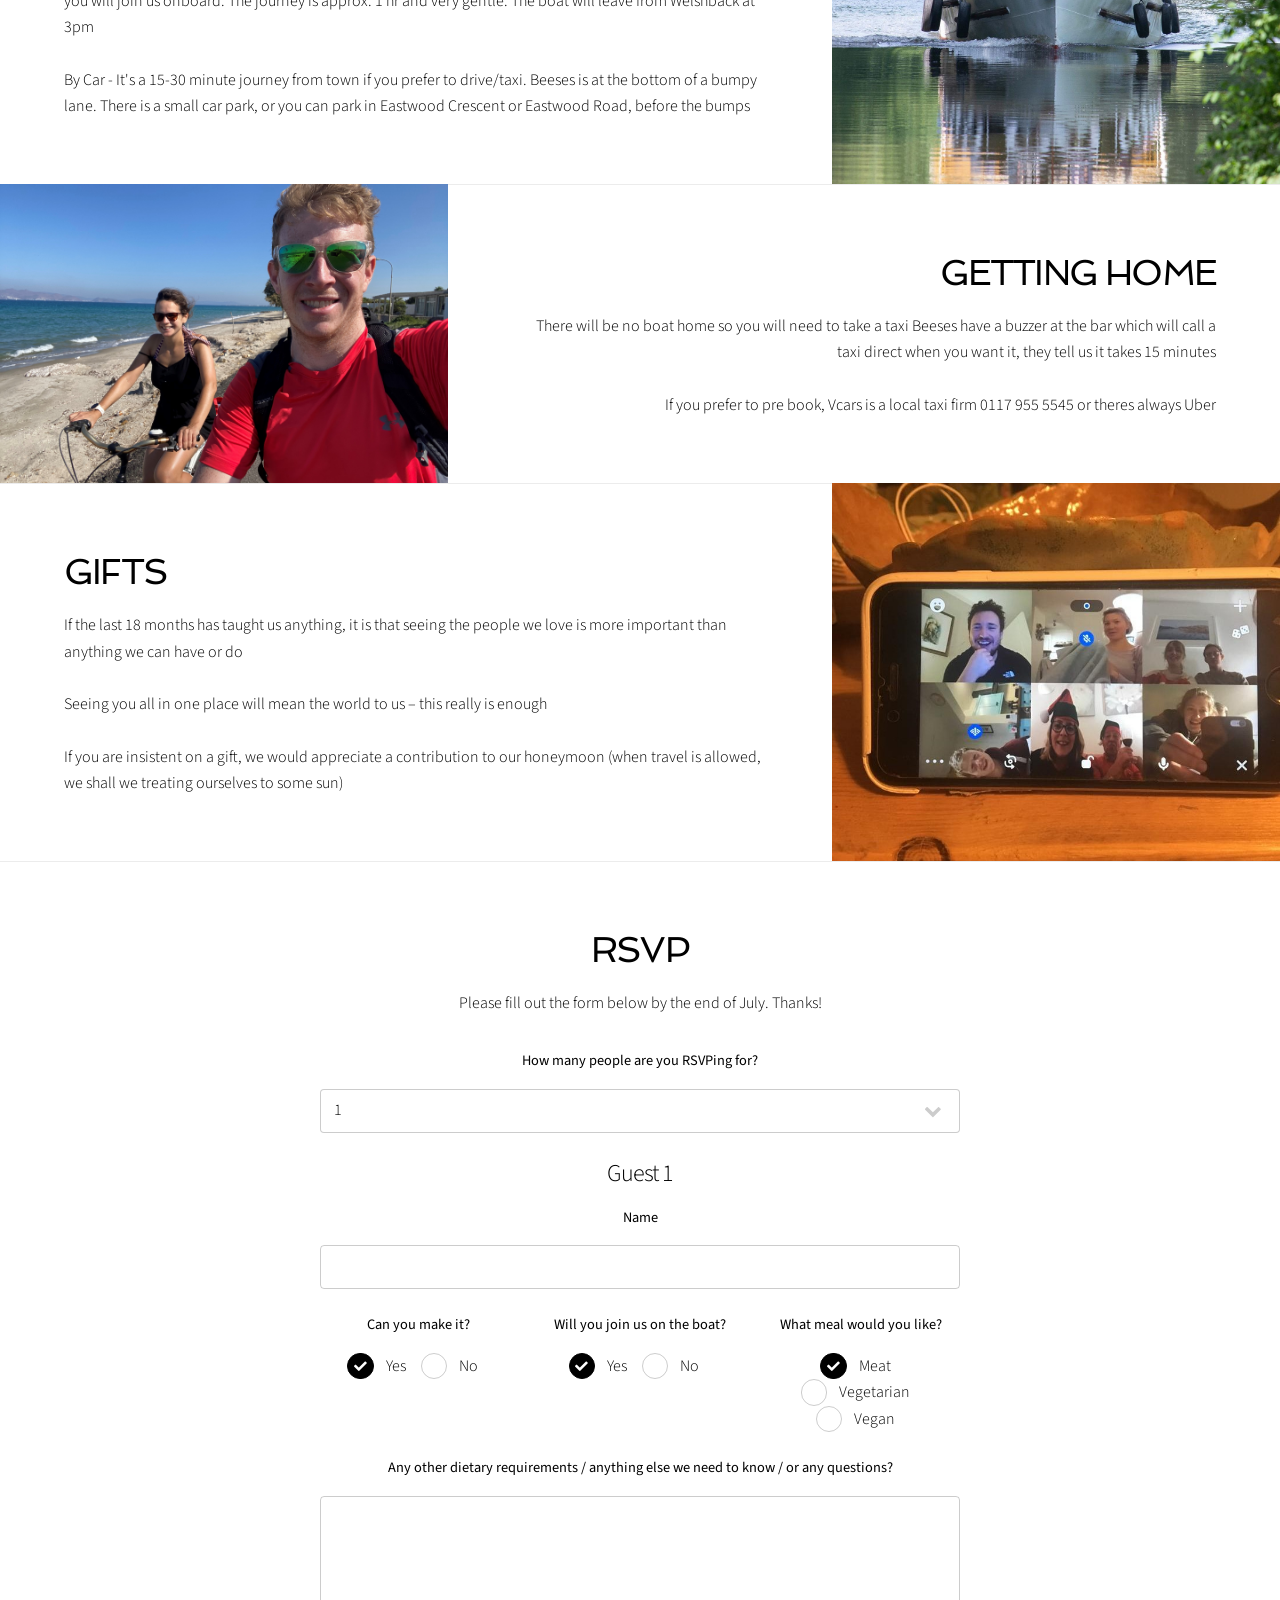
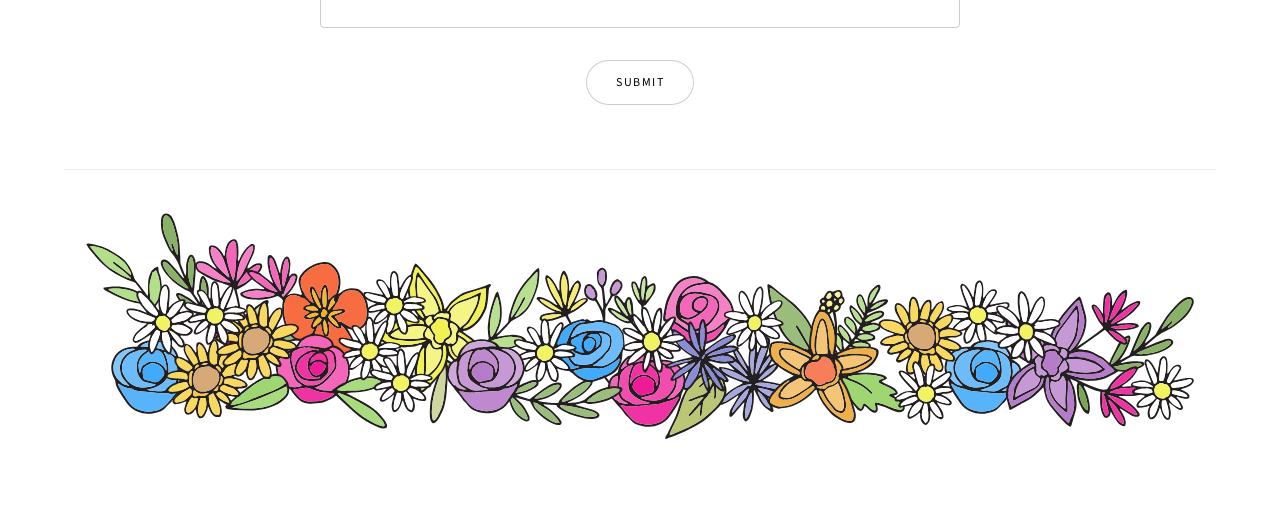
==== commit 7e9a3d79: "added confirmation" ====
--- a/home.html
+++ b/home.html
@@ -183,7 +183,7 @@
 									</div>
 									
 									<div class="field third" id="boat-1">
-										<label for="boat-1">Will you come on the boat?</label>
+										<label for="boat-1">Will you join us on the boat?</label>
 										<input type="radio" id="boat-1-yes" name="boat-1" value="yes" checked="true">
 										<label for="boat-1-yes">Yes</label>
 										<input type="radio" id="boat-1-no" name="boat-1" value="no">
@@ -263,7 +263,7 @@
 				</div>
 				
 				<div class="field third" id="boat-1">
-					<label for="boat-1">Will you come on the boat?</label>
+					<label for="boat-1">Will you join us the boat?</label>
 					<input type="radio" id="boat-1-yes" name="boat-1" value="yes" checked="true">
 					<label for="boat-1-yes">Yes</label>
 					<input type="radio" id="boat-1-no" name="boat-1" value="no">
